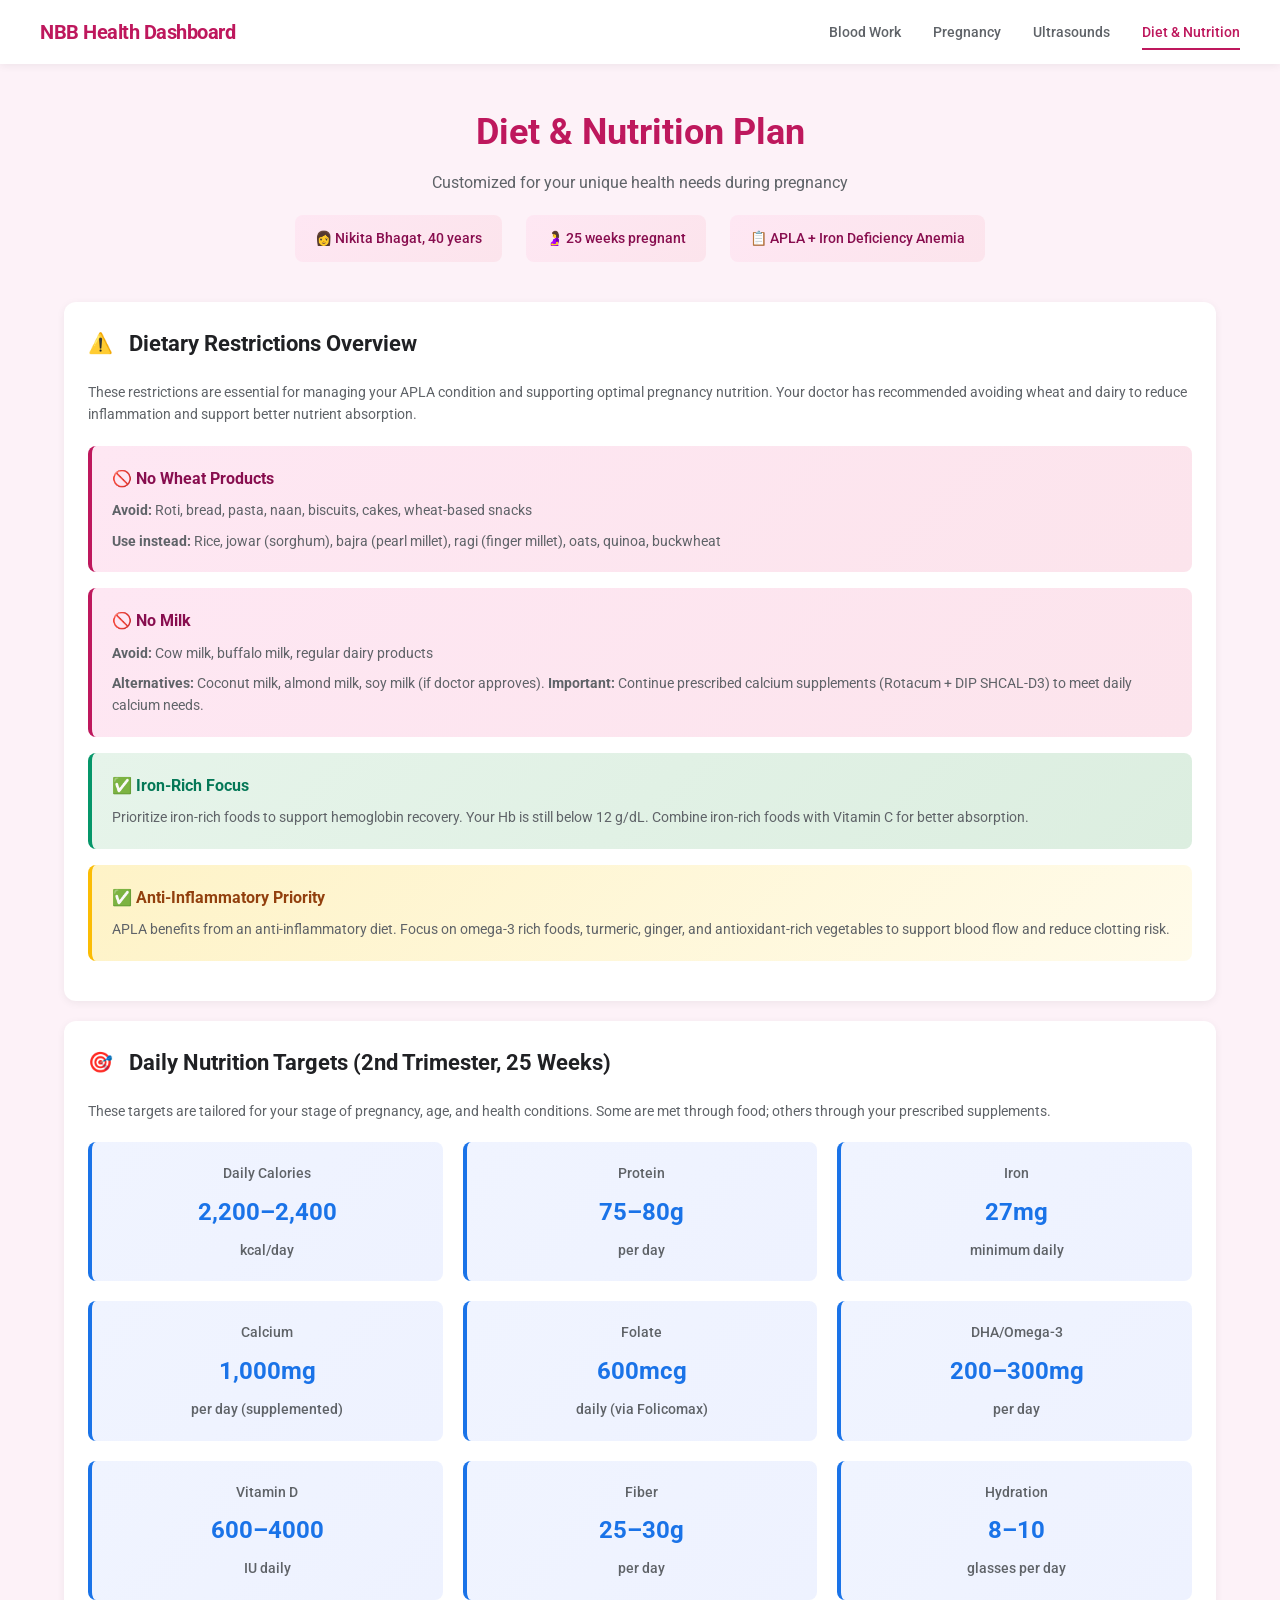
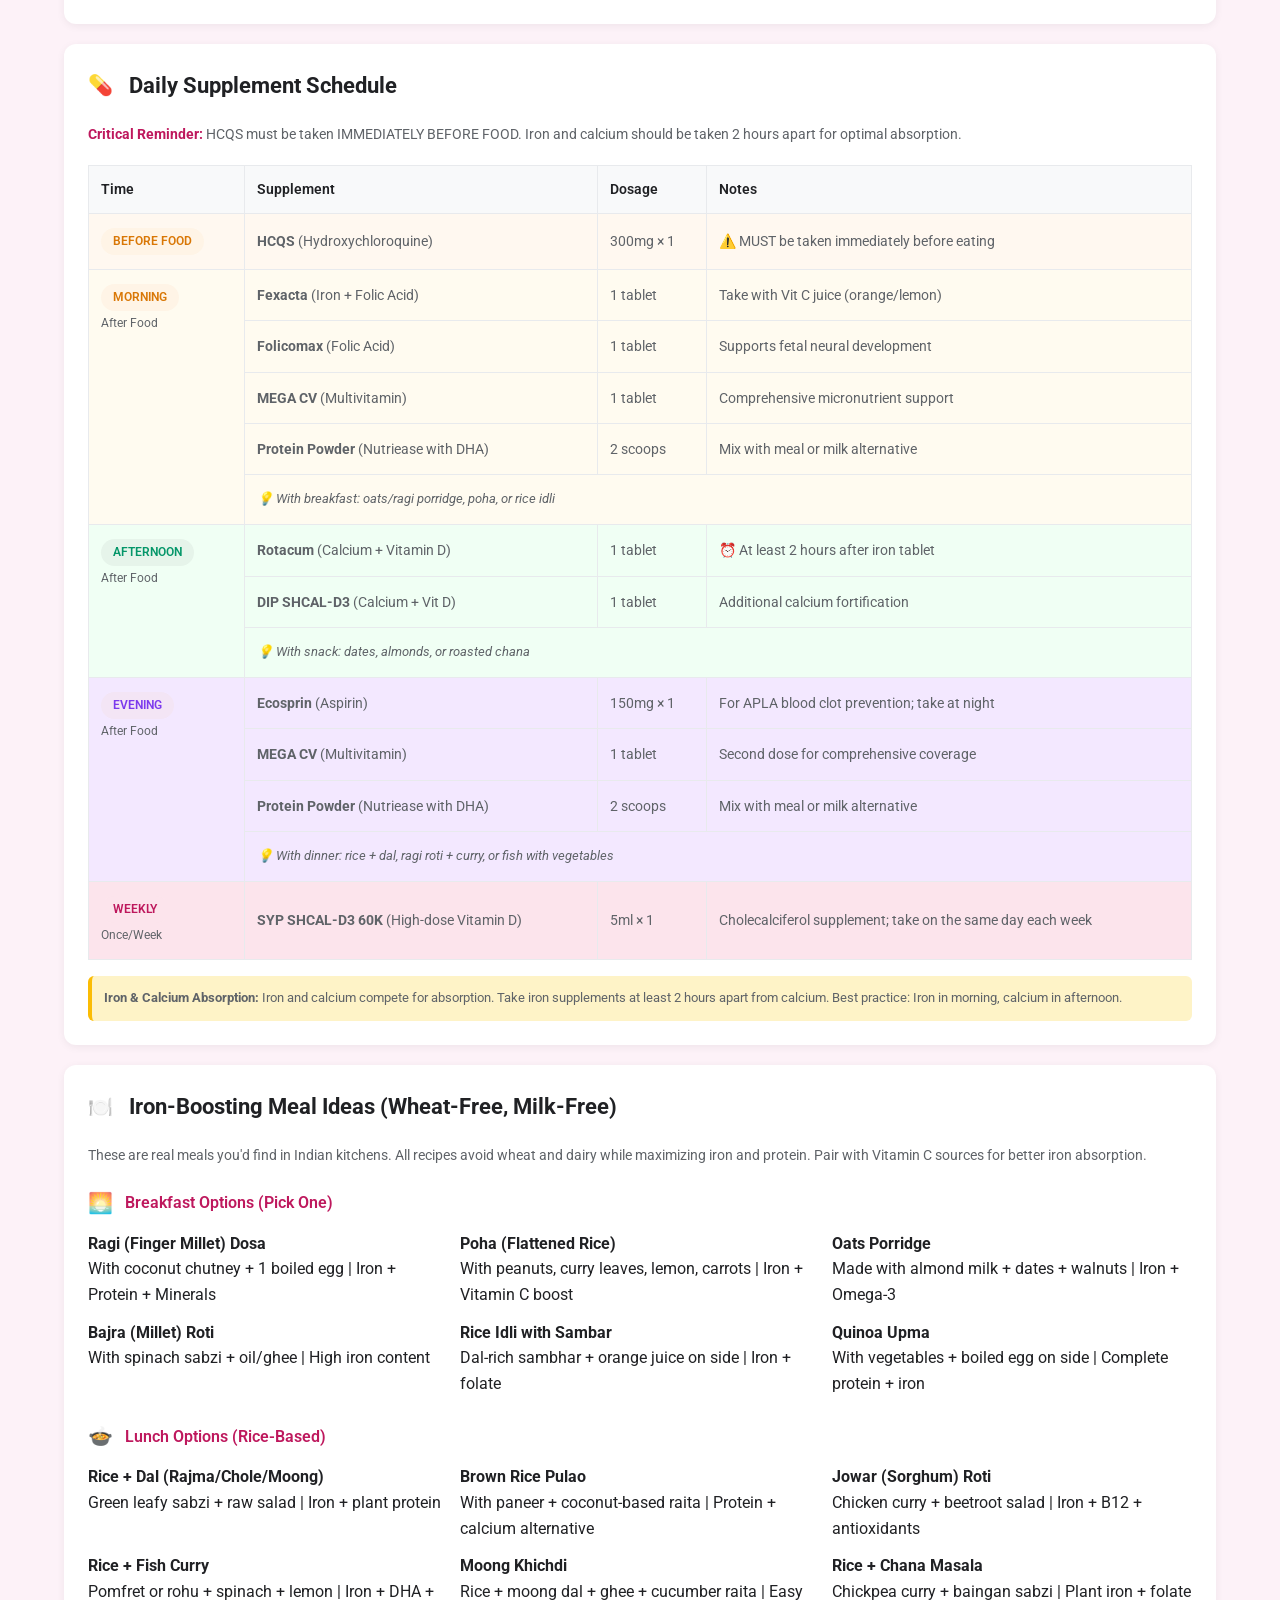
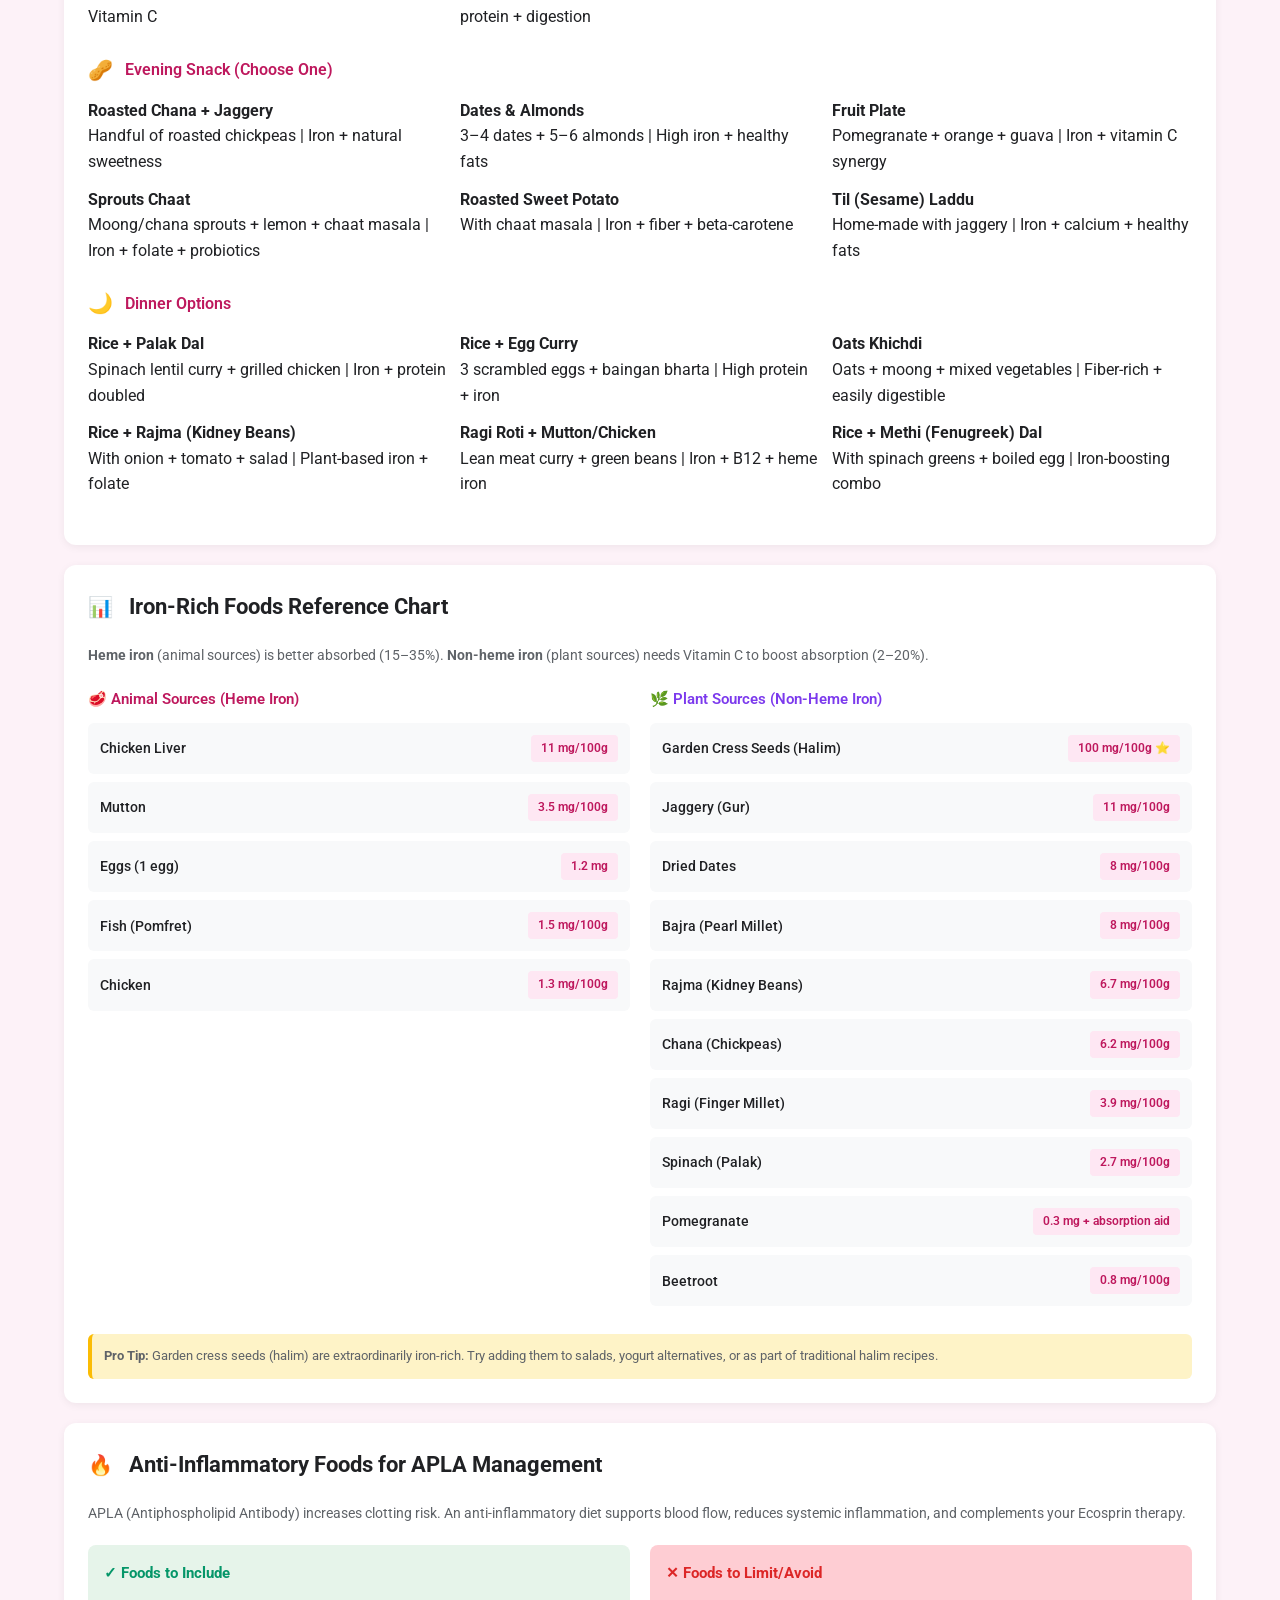
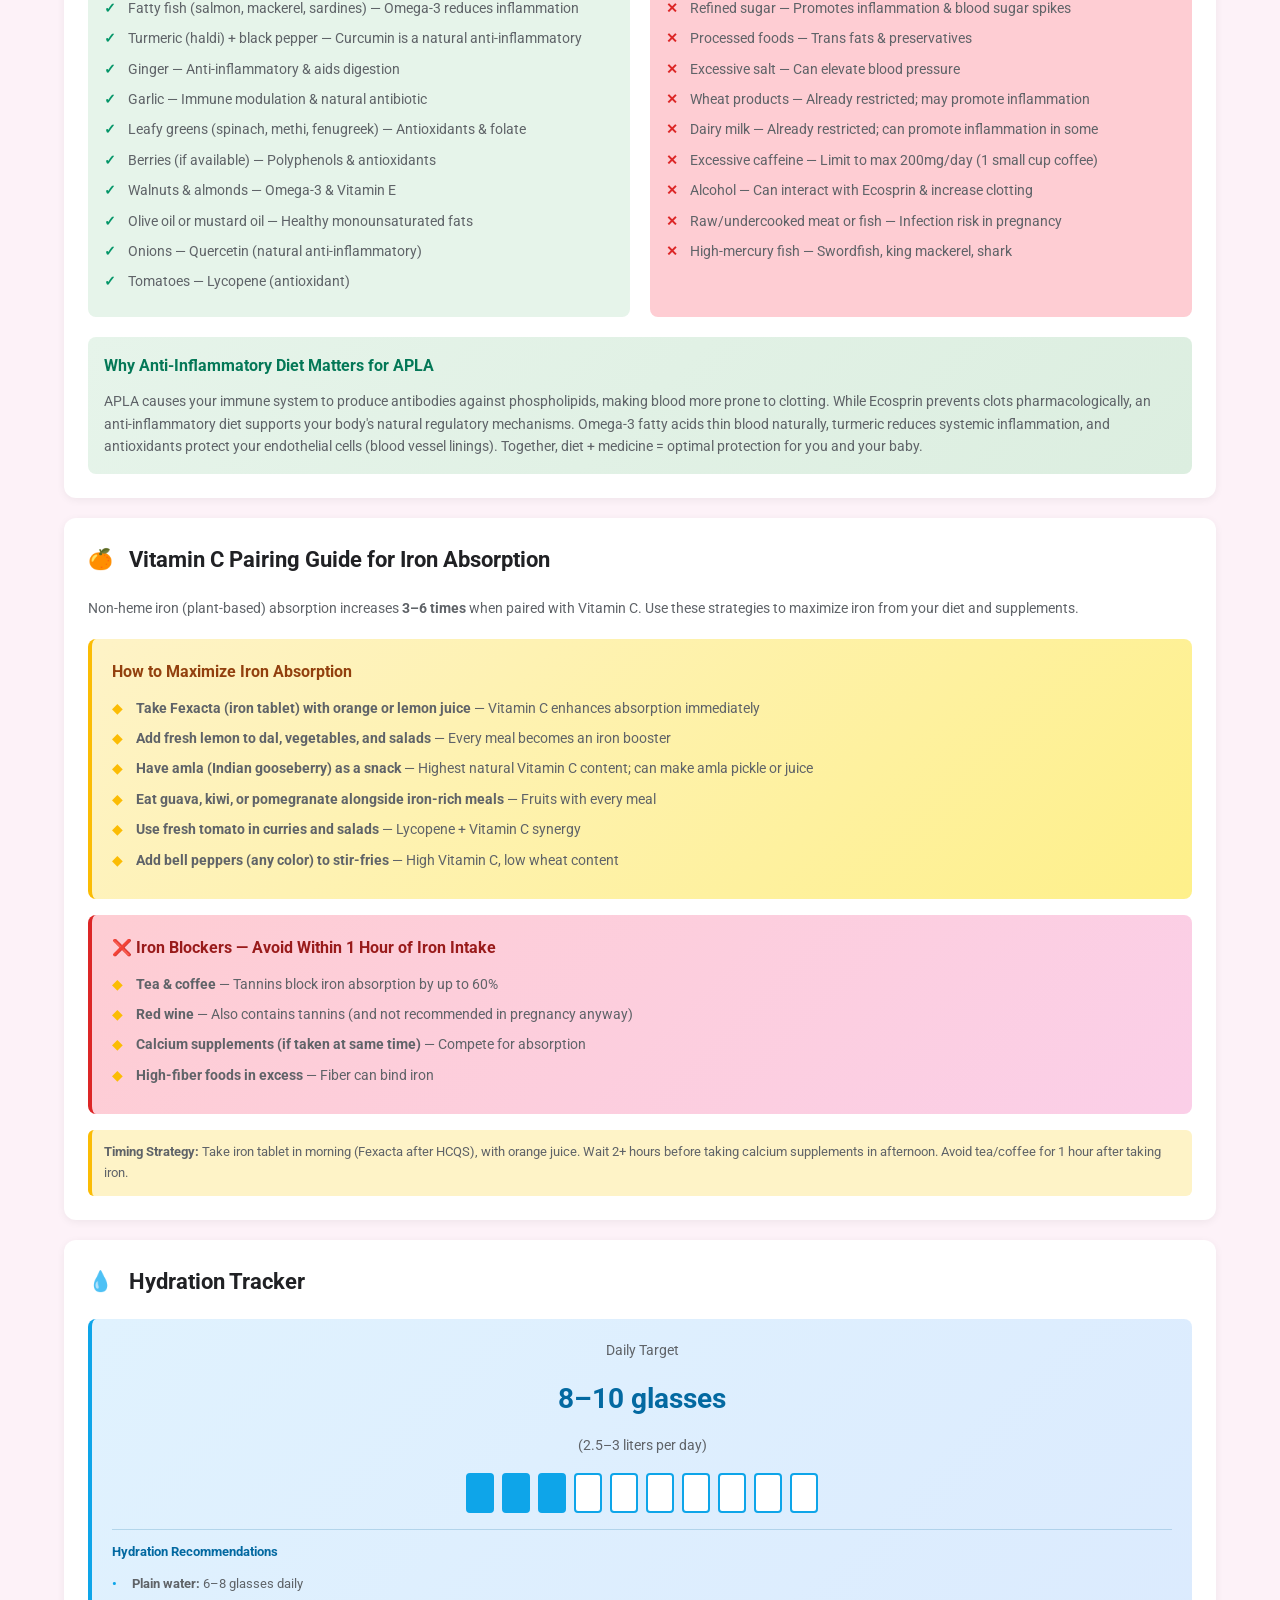
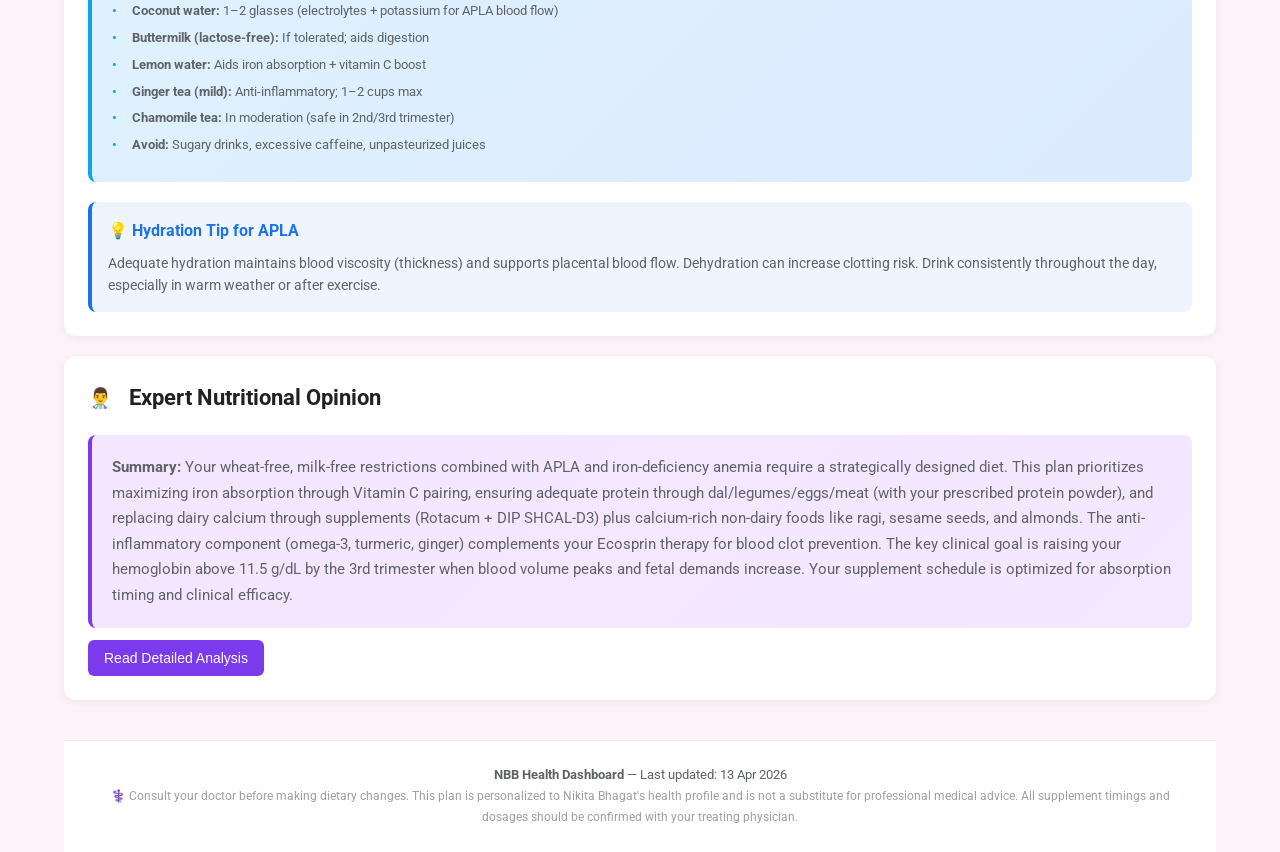
==== nutrition.html @ 215cce96 "Initial commit: NBB Health Dashboard - pregnancy tracking site" ====
<!DOCTYPE html>
<html lang="en">
<head>
    <meta charset="UTF-8">
    <meta name="viewport" content="width=device-width, initial-scale=1.0">
    <title>Diet & Nutrition - NBB Health Dashboard</title>
    <link href="https://fonts.googleapis.com/css2?family=Roboto:wght@300;400;500;700&family=Roboto+Mono:wght@400;500&display=swap" rel="stylesheet">
    <style>
        * {
            margin: 0;
            padding: 0;
            box-sizing: border-box;
        }

        body {
            font-family: 'Roboto', sans-serif;
            background-color: #FDF2F8;
            color: #202124;
            line-height: 1.6;
        }

        /* Navigation */
        nav {
            background-color: white;
            box-shadow: 0 2px 8px rgba(0, 0, 0, 0.06);
            padding: 0 24px;
            position: sticky;
            top: 0;
            z-index: 100;
        }

        nav .container {
            max-width: 1200px;
            margin: 0 auto;
            display: flex;
            align-items: center;
            justify-content: space-between;
            padding: 16px 0;
        }

        .nav-title {
            font-size: 20px;
            font-weight: 700;
            color: #BE185D;
            letter-spacing: -0.5px;
        }

        nav ul {
            list-style: none;
            display: flex;
            gap: 32px;
        }

        nav a {
            text-decoration: none;
            color: #5F6368;
            font-size: 14px;
            font-weight: 500;
            transition: color 0.2s;
            padding: 8px 0;
            border-bottom: 2px solid transparent;
        }

        nav a:hover {
            color: #BE185D;
        }

        nav a.active {
            color: #BE185D;
            border-bottom-color: #BE185D;
        }

        /* Main Container */
        .container {
            max-width: 1200px;
            margin: 0 auto;
            padding: 0 24px;
        }

        /* Header */
        .header {
            padding: 40px 24px;
            text-align: center;
        }

        .header h1 {
            font-size: 36px;
            font-weight: 700;
            color: #BE185D;
            margin-bottom: 8px;
        }

        .header p {
            font-size: 16px;
            color: #5F6368;
        }

        .patient-info {
            display: flex;
            justify-content: center;
            gap: 24px;
            margin-top: 20px;
            flex-wrap: wrap;
        }

        .info-badge {
            background: linear-gradient(135deg, #FEE7F3 0%, #FCE4EC 100%);
            padding: 12px 20px;
            border-radius: 8px;
            font-size: 14px;
            font-weight: 500;
            color: #880E4F;
        }

        /* Cards */
        .card {
            background: white;
            border-radius: 12px;
            padding: 24px;
            margin-bottom: 20px;
            box-shadow: 0 2px 8px rgba(0, 0, 0, 0.06);
            transition: box-shadow 0.2s;
        }

        .card:hover {
            box-shadow: 0 4px 12px rgba(0, 0, 0, 0.08);
        }

        .card h2 {
            font-size: 22px;
            font-weight: 700;
            color: #202124;
            margin-bottom: 20px;
            display: flex;
            align-items: center;
            gap: 12px;
        }

        .card h3 {
            font-size: 16px;
            font-weight: 600;
            color: #BE185D;
            margin-top: 20px;
            margin-bottom: 12px;
        }

        /* Grid Layouts */
        .grid-2 {
            display: grid;
            grid-template-columns: 1fr 1fr;
            gap: 20px;
        }

        .grid-3 {
            display: grid;
            grid-template-columns: repeat(3, 1fr);
            gap: 20px;
        }

        /* Restriction Cards */
        .restriction-card {
            background: linear-gradient(135deg, #FEE7F3 0%, #FCE4EC 100%);
            border-left: 4px solid #BE185D;
            padding: 20px;
            border-radius: 8px;
            margin-bottom: 16px;
        }

        .restriction-card h4 {
            font-size: 16px;
            font-weight: 700;
            color: #880E4F;
            margin-bottom: 8px;
        }

        .restriction-card p {
            font-size: 14px;
            color: #5F6368;
            line-height: 1.6;
        }

        /* Nutrition Target Cards */
        .target-card {
            background: linear-gradient(135deg, #F0F4FF 0%, #EEF2FF 100%);
            border-left: 4px solid #1A73E8;
            padding: 20px;
            border-radius: 8px;
            text-align: center;
        }

        .target-card .value {
            font-size: 24px;
            font-weight: 700;
            color: #1A73E8;
            margin: 8px 0;
        }

        .target-card .label {
            font-size: 14px;
            color: #5F6368;
            font-weight: 500;
        }

        /* Supplement Schedule */
        .schedule-table {
            width: 100%;
            border-collapse: collapse;
            margin-top: 16px;
        }

        .schedule-table th {
            background: #F8F9FA;
            border: 1px solid #E8EAED;
            padding: 12px;
            text-align: left;
            font-weight: 600;
            color: #202124;
            font-size: 14px;
        }

        .schedule-table td {
            border: 1px solid #E8EAED;
            padding: 14px 12px;
            font-size: 14px;
            color: #5F6368;
        }

        .schedule-table tr:hover {
            background-color: #FDF2F8;
        }

        .time-badge {
            display: inline-block;
            background: #E8F0FE;
            color: #1A73E8;
            padding: 4px 12px;
            border-radius: 16px;
            font-size: 12px;
            font-weight: 600;
        }

        .time-badge.morning {
            background: #FFF4E6;
            color: #D97706;
        }

        .time-badge.afternoon {
            background: #E6F4EA;
            color: #059669;
        }

        .time-badge.evening {
            background: #F3E5F5;
            color: #7C3AED;
        }

        .time-badge.weekly {
            background: #FCE4EC;
            color: #BE185D;
        }

        /* Meal Ideas */
        .meal-category {
            margin-bottom: 24px;
        }

        .meal-category h4 {
            font-size: 16px;
            font-weight: 600;
            color: #BE185D;
            margin-bottom: 12px;
            display: flex;
            align-items: center;
            gap: 8px;
        }

        .meal-list {
            list-style: none;
            display: grid;
            grid-template-columns: repeat(auto-fit, minmax(280px, 1fr));
            gap: 12px;
        }

        .meal-item {
            background: #F8F9FA;
            padding: 16px;
            border-radius: 8px;
            border-left: 3px solid #7C3AED;
            font-size: 14px;
            color: #5F6368;
        }

        .meal-item strong {
            color: #202124;
            display: block;
            margin-bottom: 4px;
        }

        /* Iron Rich Foods Chart */
        .food-chart {
            display: grid;
            grid-template-columns: 1fr 1fr;
            gap: 20px;
            margin-top: 16px;
        }

        .food-section h4 {
            font-size: 15px;
            font-weight: 600;
            color: #202124;
            margin-bottom: 12px;
        }

        .food-item {
            display: flex;
            justify-content: space-between;
            align-items: center;
            padding: 12px;
            background: #F8F9FA;
            border-radius: 6px;
            margin-bottom: 8px;
            font-size: 14px;
        }

        .food-name {
            color: #202124;
            font-weight: 500;
        }

        .iron-content {
            color: #BE185D;
            font-weight: 600;
            background: #FEE7F3;
            padding: 4px 10px;
            border-radius: 4px;
            font-size: 12px;
        }

        /* Anti-inflammatory Section */
        .include-exclude {
            display: grid;
            grid-template-columns: 1fr 1fr;
            gap: 20px;
            margin-top: 16px;
        }

        .include-list, .exclude-list {
            padding: 16px;
            border-radius: 8px;
        }

        .include-list {
            background: #E6F4EA;
        }

        .exclude-list {
            background: #FECDD3;
        }

        .include-list h4, .exclude-list h4 {
            margin-bottom: 12px;
            font-size: 15px;
        }

        .include-list h4 {
            color: #059669;
        }

        .exclude-list h4 {
            color: #DC2626;
        }

        .include-list ul, .exclude-list ul {
            list-style: none;
            padding-left: 0;
        }

        .include-list li, .exclude-list li {
            font-size: 14px;
            margin-bottom: 8px;
            color: #5F6368;
            padding-left: 24px;
            position: relative;
        }

        .include-list li:before {
            content: "✓";
            position: absolute;
            left: 0;
            color: #059669;
            font-weight: bold;
        }

        .exclude-list li:before {
            content: "✕";
            position: absolute;
            left: 0;
            color: #DC2626;
            font-weight: bold;
        }

        /* Vitamin C Pairing */
        .pairing-box {
            background: linear-gradient(135deg, #FEF3C7 0%, #FEF08A 100%);
            border-left: 4px solid #FBBC04;
            padding: 20px;
            border-radius: 8px;
            margin-bottom: 16px;
        }

        .pairing-box h4 {
            color: #92400E;
            margin-bottom: 12px;
        }

        .pairing-box ul {
            list-style: none;
            padding-left: 0;
        }

        .pairing-box li {
            font-size: 14px;
            color: #5F6368;
            margin-bottom: 8px;
            padding-left: 24px;
            position: relative;
        }

        .pairing-box li:before {
            content: "◆";
            position: absolute;
            left: 0;
            color: #FBBC04;
        }

        /* Hydration Tracker */
        .hydration-tracker {
            background: linear-gradient(135deg, #E0F2FE 0%, #DBEAFE 100%);
            padding: 20px;
            border-radius: 8px;
            text-align: center;
            border-left: 4px solid #0EA5E9;
        }

        .hydration-tracker .target {
            font-size: 28px;
            font-weight: 700;
            color: #0369A1;
            margin: 12px 0;
        }

        .hydration-tracker .label {
            font-size: 14px;
            color: #5F6368;
            margin-bottom: 16px;
        }

        .water-glasses {
            display: flex;
            justify-content: center;
            gap: 8px;
            margin-bottom: 16px;
            flex-wrap: wrap;
        }

        .glass {
            width: 28px;
            height: 40px;
            border: 2px solid #0EA5E9;
            border-radius: 4px;
            background: white;
        }

        .glass.filled {
            background: #0EA5E9;
        }

        .hydration-tips {
            font-size: 13px;
            color: #5F6368;
            text-align: left;
            margin-top: 12px;
            padding-top: 12px;
            border-top: 1px solid rgba(3, 105, 161, 0.2);
        }

        .hydration-tips ul {
            list-style: none;
            padding-left: 0;
            margin-top: 8px;
        }

        .hydration-tips li {
            margin-bottom: 6px;
            padding-left: 20px;
            position: relative;
        }

        .hydration-tips li:before {
            content: "•";
            position: absolute;
            left: 0;
            color: #0EA5E9;
            font-weight: bold;
        }

        /* Expert Opinion */
        .expert-opinion {
            background: linear-gradient(135deg, #F5E6FF 0%, #F3E8FF 100%);
            border-left: 4px solid #7C3AED;
            padding: 20px;
            border-radius: 8px;
        }

        .expert-opinion.summary {
            font-size: 15px;
            color: #5F6368;
            line-height: 1.7;
        }

        .expert-opinion.detailed {
            margin-top: 16px;
            padding: 16px;
            background: white;
            border: 1px solid #E8EAED;
            border-radius: 8px;
            display: none;
        }

        .expert-opinion.detailed.show {
            display: block;
        }

        .expand-btn {
            background: #7C3AED;
            color: white;
            border: none;
            padding: 10px 16px;
            border-radius: 6px;
            cursor: pointer;
            font-size: 14px;
            font-weight: 500;
            margin-top: 12px;
            transition: background 0.2s;
        }

        .expand-btn:hover {
            background: #6D28D9;
        }

        .expert-opinion.detailed h5 {
            font-size: 14px;
            font-weight: 600;
            color: #BE185D;
            margin-top: 16px;
            margin-bottom: 8px;
        }

        .expert-opinion.detailed p {
            font-size: 14px;
            color: #5F6368;
            line-height: 1.6;
            margin-bottom: 12px;
        }

        /* Footer */
        footer {
            background: white;
            border-top: 1px solid #E8EAED;
            padding: 24px;
            margin-top: 40px;
            text-align: center;
            font-size: 13px;
            color: #5F6368;
        }

        /* Mobile Responsive */
        @media (max-width: 768px) {
            nav ul {
                gap: 16px;
            }

            nav a {
                font-size: 12px;
            }

            .header h1 {
                font-size: 28px;
            }

            .grid-2, .grid-3 {
                grid-template-columns: 1fr;
            }

            .include-exclude {
                grid-template-columns: 1fr;
            }

            .patient-info {
                flex-direction: column;
                gap: 12px;
            }

            .meal-list {
                grid-template-columns: 1fr;
            }

            .food-chart {
                grid-template-columns: 1fr;
            }

            .card {
                padding: 16px;
            }

            .water-glasses {
                gap: 6px;
            }

            .glass {
                width: 24px;
                height: 36px;
            }
        }

        /* Utilities */
        .emoji {
            font-size: 20px;
            margin-right: 4px;
        }

        .highlight {
            background: #FFFBEA;
            padding: 2px 6px;
            border-radius: 3px;
            font-weight: 500;
            color: #92400E;
        }

        .mt-20 {
            margin-top: 20px;
        }

        .note {
            background: #FEF3C7;
            border-left: 4px solid #FBBC04;
            padding: 12px;
            border-radius: 6px;
            font-size: 13px;
            color: #5F6368;
            margin-top: 16px;
        }
    </style>
</head>
<body>
    <!-- Navigation -->
    <nav>
        <div class="container">
            <div class="nav-title">NBB Health Dashboard</div>
            <ul>
                <li><a href="index.html">Blood Work</a></li>
                <li><a href="pregnancy.html">Pregnancy</a></li>
                <li><a href="ultrasound.html">Ultrasounds</a></li>
                <li><a href="nutrition.html" class="active">Diet & Nutrition</a></li>
            </ul>
        </div>
    </nav>

    <!-- Header -->
    <div class="header">
        <h1>Diet & Nutrition Plan</h1>
        <p>Customized for your unique health needs during pregnancy</p>
        <div class="patient-info">
            <div class="info-badge">👩 Nikita Bhagat, 40 years</div>
            <div class="info-badge">🤰 25 weeks pregnant</div>
            <div class="info-badge">📋 APLA + Iron Deficiency Anemia</div>
        </div>
    </div>

    <div class="container">
        <!-- 1. Dietary Restrictions Overview -->
        <div class="card">
            <h2><span class="emoji">⚠️</span>Dietary Restrictions Overview</h2>
            <p style="font-size: 14px; color: #5F6368; margin-bottom: 20px;">These restrictions are essential for managing your APLA condition and supporting optimal pregnancy nutrition. Your doctor has recommended avoiding wheat and dairy to reduce inflammation and support better nutrient absorption.</p>

            <div class="restriction-card">
                <h4>🚫 No Wheat Products</h4>
                <p><strong>Avoid:</strong> Roti, bread, pasta, naan, biscuits, cakes, wheat-based snacks</p>
                <p style="margin-top: 8px;"><strong>Use instead:</strong> Rice, jowar (sorghum), bajra (pearl millet), ragi (finger millet), oats, quinoa, buckwheat</p>
            </div>

            <div class="restriction-card">
                <h4>🚫 No Milk</h4>
                <p><strong>Avoid:</strong> Cow milk, buffalo milk, regular dairy products</p>
                <p style="margin-top: 8px;"><strong>Alternatives:</strong> Coconut milk, almond milk, soy milk (if doctor approves). <strong>Important:</strong> Continue prescribed calcium supplements (Rotacum + DIP SHCAL-D3) to meet daily calcium needs.</p>
            </div>

            <div class="restriction-card" style="background: linear-gradient(135deg, #E6F4EA 0%, #DCEEE0 100%); border-left-color: #059669;">
                <h4 style="color: #047857;">✅ Iron-Rich Focus</h4>
                <p>Prioritize iron-rich foods to support hemoglobin recovery. Your Hb is still below 12 g/dL. Combine iron-rich foods with Vitamin C for better absorption.</p>
            </div>

            <div class="restriction-card" style="background: linear-gradient(135deg, #FEF3C7 0%, #FFFBEA 100%); border-left-color: #FBBC04;">
                <h4 style="color: #92400E;">✅ Anti-Inflammatory Priority</h4>
                <p>APLA benefits from an anti-inflammatory diet. Focus on omega-3 rich foods, turmeric, ginger, and antioxidant-rich vegetables to support blood flow and reduce clotting risk.</p>
            </div>
        </div>

        <!-- 2. Daily Nutrition Targets -->
        <div class="card">
            <h2><span class="emoji">🎯</span>Daily Nutrition Targets (2nd Trimester, 25 Weeks)</h2>
            <p style="font-size: 14px; color: #5F6368; margin-bottom: 20px;">These targets are tailored for your stage of pregnancy, age, and health conditions. Some are met through food; others through your prescribed supplements.</p>

            <div class="grid-3">
                <div class="target-card">
                    <div class="label">Daily Calories</div>
                    <div class="value">2,200–2,400</div>
                    <div class="label">kcal/day</div>
                </div>
                <div class="target-card">
                    <div class="label">Protein</div>
                    <div class="value">75–80g</div>
                    <div class="label">per day</div>
                </div>
                <div class="target-card">
                    <div class="label">Iron</div>
                    <div class="value">27mg</div>
                    <div class="label">minimum daily</div>
                </div>
                <div class="target-card">
                    <div class="label">Calcium</div>
                    <div class="value">1,000mg</div>
                    <div class="label">per day (supplemented)</div>
                </div>
                <div class="target-card">
                    <div class="label">Folate</div>
                    <div class="value">600mcg</div>
                    <div class="label">daily (via Folicomax)</div>
                </div>
                <div class="target-card">
                    <div class="label">DHA/Omega-3</div>
                    <div class="value">200–300mg</div>
                    <div class="label">per day</div>
                </div>
                <div class="target-card">
                    <div class="label">Vitamin D</div>
                    <div class="value">600–4000</div>
                    <div class="label">IU daily</div>
                </div>
                <div class="target-card">
                    <div class="label">Fiber</div>
                    <div class="value">25–30g</div>
                    <div class="label">per day</div>
                </div>
                <div class="target-card">
                    <div class="label">Hydration</div>
                    <div class="value">8–10</div>
                    <div class="label">glasses per day</div>
                </div>
            </div>
        </div>

        <!-- 3. Supplement Schedule -->
        <div class="card">
            <h2><span class="emoji">💊</span>Daily Supplement Schedule</h2>
            <p style="font-size: 14px; color: #5F6368; margin-bottom: 20px;"><strong style="color: #BE185D;">Critical Reminder:</strong> HCQS must be taken IMMEDIATELY BEFORE FOOD. Iron and calcium should be taken 2 hours apart for optimal absorption.</p>

            <table class="schedule-table">
                <thead>
                    <tr>
                        <th>Time</th>
                        <th>Supplement</th>
                        <th>Dosage</th>
                        <th>Notes</th>
                    </tr>
                </thead>
                <tbody>
                    <tr style="background: #FFF8F0;">
                        <td><span class="time-badge morning">BEFORE FOOD</span></td>
                        <td><strong>HCQS</strong> (Hydroxychloroquine)</td>
                        <td>300mg × 1</td>
                        <td>⚠️ MUST be taken immediately before eating</td>
                    </tr>
                    <tr style="background: #FFFBF0;">
                        <td rowspan="5" style="vertical-align: top;"><span class="time-badge morning">MORNING</span><br><span style="font-size: 12px; color: #5F6368;">After Food</span></td>
                        <td><strong>Fexacta</strong> (Iron + Folic Acid)</td>
                        <td>1 tablet</td>
                        <td>Take with Vit C juice (orange/lemon)</td>
                    </tr>
                    <tr style="background: #FFFBF0;">
                        <td><strong>Folicomax</strong> (Folic Acid)</td>
                        <td>1 tablet</td>
                        <td>Supports fetal neural development</td>
                    </tr>
                    <tr style="background: #FFFBF0;">
                        <td><strong>MEGA CV</strong> (Multivitamin)</td>
                        <td>1 tablet</td>
                        <td>Comprehensive micronutrient support</td>
                    </tr>
                    <tr style="background: #FFFBF0;">
                        <td><strong>Protein Powder</strong> (Nutriease with DHA)</td>
                        <td>2 scoops</td>
                        <td>Mix with meal or milk alternative</td>
                    </tr>
                    <tr style="background: #FFFBF0;">
                        <td colspan="3" style="font-size: 13px; color: #5F6368; font-style: italic;">💡 With breakfast: oats/ragi porridge, poha, or rice idli</td>
                    </tr>
                    <tr style="background: #F0FFF4;">
                        <td rowspan="3" style="vertical-align: top;"><span class="time-badge afternoon">AFTERNOON</span><br><span style="font-size: 12px; color: #5F6368;">After Food</span></td>
                        <td><strong>Rotacum</strong> (Calcium + Vitamin D)</td>
                        <td>1 tablet</td>
                        <td>⏰ At least 2 hours after iron tablet</td>
                    </tr>
                    <tr style="background: #F0FFF4;">
                        <td><strong>DIP SHCAL-D3</strong> (Calcium + Vit D)</td>
                        <td>1 tablet</td>
                        <td>Additional calcium fortification</td>
                    </tr>
                    <tr style="background: #F0FFF4;">
                        <td colspan="3" style="font-size: 13px; color: #5F6368; font-style: italic;">💡 With snack: dates, almonds, or roasted chana</td>
                    </tr>
                    <tr style="background: #F3E8FF;">
                        <td rowspan="4" style="vertical-align: top;"><span class="time-badge evening">EVENING</span><br><span style="font-size: 12px; color: #5F6368;">After Food</span></td>
                        <td><strong>Ecosprin</strong> (Aspirin)</td>
                        <td>150mg × 1</td>
                        <td>For APLA blood clot prevention; take at night</td>
                    </tr>
                    <tr style="background: #F3E8FF;">
                        <td><strong>MEGA CV</strong> (Multivitamin)</td>
                        <td>1 tablet</td>
                        <td>Second dose for comprehensive coverage</td>
                    </tr>
                    <tr style="background: #F3E8FF;">
                        <td><strong>Protein Powder</strong> (Nutriease with DHA)</td>
                        <td>2 scoops</td>
                        <td>Mix with meal or milk alternative</td>
                    </tr>
                    <tr style="background: #F3E8FF;">
                        <td colspan="3" style="font-size: 13px; color: #5F6368; font-style: italic;">💡 With dinner: rice + dal, ragi roti + curry, or fish with vegetables</td>
                    </tr>
                    <tr style="background: #FCE4EC;">
                        <td><span class="time-badge weekly">WEEKLY</span><br><span style="font-size: 12px; color: #5F6368;">Once/Week</span></td>
                        <td><strong>SYP SHCAL-D3 60K</strong> (High-dose Vitamin D)</td>
                        <td>5ml × 1</td>
                        <td>Cholecalciferol supplement; take on the same day each week</td>
                    </tr>
                </tbody>
            </table>

            <div class="note">
                <strong>Iron & Calcium Absorption:</strong> Iron and calcium compete for absorption. Take iron supplements at least 2 hours apart from calcium. Best practice: Iron in morning, calcium in afternoon.
            </div>
        </div>

        <!-- 4. Iron-Boosting Meal Ideas -->
        <div class="card">
            <h2><span class="emoji">🍽️</span>Iron-Boosting Meal Ideas (Wheat-Free, Milk-Free)</h2>
            <p style="font-size: 14px; color: #5F6368; margin-bottom: 20px;">These are real meals you'd find in Indian kitchens. All recipes avoid wheat and dairy while maximizing iron and protein. Pair with Vitamin C sources for better iron absorption.</p>

            <div class="meal-category">
                <h4><span class="emoji">🌅</span>Breakfast Options (Pick One)</h4>
                <ul class="meal-list">
                    <li>
                        <strong>Ragi (Finger Millet) Dosa</strong>
                        <div>With coconut chutney + 1 boiled egg | Iron + Protein + Minerals</div>
                    </li>
                    <li>
                        <strong>Poha (Flattened Rice)</strong>
                        <div>With peanuts, curry leaves, lemon, carrots | Iron + Vitamin C boost</div>
                    </li>
                    <li>
                        <strong>Oats Porridge</strong>
                        <div>Made with almond milk + dates + walnuts | Iron + Omega-3</div>
                    </li>
                    <li>
                        <strong>Bajra (Millet) Roti</strong>
                        <div>With spinach sabzi + oil/ghee | High iron content</div>
                    </li>
                    <li>
                        <strong>Rice Idli with Sambar</strong>
                        <div>Dal-rich sambhar + orange juice on side | Iron + folate</div>
                    </li>
                    <li>
                        <strong>Quinoa Upma</strong>
                        <div>With vegetables + boiled egg on side | Complete protein + iron</div>
                    </li>
                </ul>
            </div>

            <div class="meal-category">
                <h4><span class="emoji">🍲</span>Lunch Options (Rice-Based)</h4>
                <ul class="meal-list">
                    <li>
                        <strong>Rice + Dal (Rajma/Chole/Moong)</strong>
                        <div>Green leafy sabzi + raw salad | Iron + plant protein</div>
                    </li>
                    <li>
                        <strong>Brown Rice Pulao</strong>
                        <div>With paneer + coconut-based raita | Protein + calcium alternative</div>
                    </li>
                    <li>
                        <strong>Jowar (Sorghum) Roti</strong>
                        <div>Chicken curry + beetroot salad | Iron + B12 + antioxidants</div>
                    </li>
                    <li>
                        <strong>Rice + Fish Curry</strong>
                        <div>Pomfret or rohu + spinach + lemon | Iron + DHA + Vitamin C</div>
                    </li>
                    <li>
                        <strong>Moong Khichdi</strong>
                        <div>Rice + moong dal + ghee + cucumber raita | Easy protein + digestion</div>
                    </li>
                    <li>
                        <strong>Rice + Chana Masala</strong>
                        <div>Chickpea curry + baingan sabzi | Plant iron + folate</div>
                    </li>
                </ul>
            </div>

            <div class="meal-category">
                <h4><span class="emoji">🥜</span>Evening Snack (Choose One)</h4>
                <ul class="meal-list">
                    <li>
                        <strong>Roasted Chana + Jaggery</strong>
                        <div>Handful of roasted chickpeas | Iron + natural sweetness</div>
                    </li>
                    <li>
                        <strong>Dates & Almonds</strong>
                        <div>3–4 dates + 5–6 almonds | High iron + healthy fats</div>
                    </li>
                    <li>
                        <strong>Fruit Plate</strong>
                        <div>Pomegranate + orange + guava | Iron + vitamin C synergy</div>
                    </li>
                    <li>
                        <strong>Sprouts Chaat</strong>
                        <div>Moong/chana sprouts + lemon + chaat masala | Iron + folate + probiotics</div>
                    </li>
                    <li>
                        <strong>Roasted Sweet Potato</strong>
                        <div>With chaat masala | Iron + fiber + beta-carotene</div>
                    </li>
                    <li>
                        <strong>Til (Sesame) Laddu</strong>
                        <div>Home-made with jaggery | Iron + calcium + healthy fats</div>
                    </li>
                </ul>
            </div>

            <div class="meal-category">
                <h4><span class="emoji">🌙</span>Dinner Options</h4>
                <ul class="meal-list">
                    <li>
                        <strong>Rice + Palak Dal</strong>
                        <div>Spinach lentil curry + grilled chicken | Iron + protein doubled</div>
                    </li>
                    <li>
                        <strong>Rice + Egg Curry</strong>
                        <div>3 scrambled eggs + baingan bharta | High protein + iron</div>
                    </li>
                    <li>
                        <strong>Oats Khichdi</strong>
                        <div>Oats + moong + mixed vegetables | Fiber-rich + easily digestible</div>
                    </li>
                    <li>
                        <strong>Rice + Rajma (Kidney Beans)</strong>
                        <div>With onion + tomato + salad | Plant-based iron + folate</div>
                    </li>
                    <li>
                        <strong>Ragi Roti + Mutton/Chicken</strong>
                        <div>Lean meat curry + green beans | Iron + B12 + heme iron</div>
                    </li>
                    <li>
                        <strong>Rice + Methi (Fenugreek) Dal</strong>
                        <div>With spinach greens + boiled egg | Iron-boosting combo</div>
                    </li>
                </ul>
            </div>
        </div>

        <!-- 5. Iron-Rich Foods Chart -->
        <div class="card">
            <h2><span class="emoji">📊</span>Iron-Rich Foods Reference Chart</h2>
            <p style="font-size: 14px; color: #5F6368; margin-bottom: 20px;"><strong>Heme iron</strong> (animal sources) is better absorbed (15–35%). <strong>Non-heme iron</strong> (plant sources) needs Vitamin C to boost absorption (2–20%).</p>

            <div class="food-chart">
                <div class="food-section">
                    <h4 style="color: #BE185D;">🥩 Animal Sources (Heme Iron)</h4>
                    <div class="food-item">
                        <span class="food-name">Chicken Liver</span>
                        <span class="iron-content">11 mg/100g</span>
                    </div>
                    <div class="food-item">
                        <span class="food-name">Mutton</span>
                        <span class="iron-content">3.5 mg/100g</span>
                    </div>
                    <div class="food-item">
                        <span class="food-name">Eggs (1 egg)</span>
                        <span class="iron-content">1.2 mg</span>
                    </div>
                    <div class="food-item">
                        <span class="food-name">Fish (Pomfret)</span>
                        <span class="iron-content">1.5 mg/100g</span>
                    </div>
                    <div class="food-item">
                        <span class="food-name">Chicken</span>
                        <span class="iron-content">1.3 mg/100g</span>
                    </div>
                </div>

                <div class="food-section">
                    <h4 style="color: #7C3AED;">🌿 Plant Sources (Non-Heme Iron)</h4>
                    <div class="food-item">
                        <span class="food-name">Garden Cress Seeds (Halim)</span>
                        <span class="iron-content">100 mg/100g ⭐</span>
                    </div>
                    <div class="food-item">
                        <span class="food-name">Jaggery (Gur)</span>
                        <span class="iron-content">11 mg/100g</span>
                    </div>
                    <div class="food-item">
                        <span class="food-name">Dried Dates</span>
                        <span class="iron-content">8 mg/100g</span>
                    </div>
                    <div class="food-item">
                        <span class="food-name">Bajra (Pearl Millet)</span>
                        <span class="iron-content">8 mg/100g</span>
                    </div>
                    <div class="food-item">
                        <span class="food-name">Rajma (Kidney Beans)</span>
                        <span class="iron-content">6.7 mg/100g</span>
                    </div>
                    <div class="food-item">
                        <span class="food-name">Chana (Chickpeas)</span>
                        <span class="iron-content">6.2 mg/100g</span>
                    </div>
                    <div class="food-item">
                        <span class="food-name">Ragi (Finger Millet)</span>
                        <span class="iron-content">3.9 mg/100g</span>
                    </div>
                    <div class="food-item">
                        <span class="food-name">Spinach (Palak)</span>
                        <span class="iron-content">2.7 mg/100g</span>
                    </div>
                    <div class="food-item">
                        <span class="food-name">Pomegranate</span>
                        <span class="iron-content">0.3 mg + absorption aid</span>
                    </div>
                    <div class="food-item">
                        <span class="food-name">Beetroot</span>
                        <span class="iron-content">0.8 mg/100g</span>
                    </div>
                </div>
            </div>

            <div class="note" style="margin-top: 20px;">
                <strong>Pro Tip:</strong> Garden cress seeds (halim) are extraordinarily iron-rich. Try adding them to salads, yogurt alternatives, or as part of traditional halim recipes.
            </div>
        </div>

        <!-- 6. Anti-Inflammatory Foods for APLA -->
        <div class="card">
            <h2><span class="emoji">🔥</span>Anti-Inflammatory Foods for APLA Management</h2>
            <p style="font-size: 14px; color: #5F6368; margin-bottom: 20px;">APLA (Antiphospholipid Antibody) increases clotting risk. An anti-inflammatory diet supports blood flow, reduces systemic inflammation, and complements your Ecosprin therapy.</p>

            <div class="include-exclude">
                <div class="include-list">
                    <h4>✓ Foods to Include</h4>
                    <ul>
                        <li>Fatty fish (salmon, mackerel, sardines) — Omega-3 reduces inflammation</li>
                        <li>Turmeric (haldi) + black pepper — Curcumin is a natural anti-inflammatory</li>
                        <li>Ginger — Anti-inflammatory & aids digestion</li>
                        <li>Garlic — Immune modulation & natural antibiotic</li>
                        <li>Leafy greens (spinach, methi, fenugreek) — Antioxidants & folate</li>
                        <li>Berries (if available) — Polyphenols & antioxidants</li>
                        <li>Walnuts & almonds — Omega-3 & Vitamin E</li>
                        <li>Olive oil or mustard oil — Healthy monounsaturated fats</li>
                        <li>Onions — Quercetin (natural anti-inflammatory)</li>
                        <li>Tomatoes — Lycopene (antioxidant)</li>
                    </ul>
                </div>

                <div class="exclude-list">
                    <h4>✕ Foods to Limit/Avoid</h4>
                    <ul>
                        <li>Refined sugar — Promotes inflammation & blood sugar spikes</li>
                        <li>Processed foods — Trans fats & preservatives</li>
                        <li>Excessive salt — Can elevate blood pressure</li>
                        <li>Wheat products — Already restricted; may promote inflammation</li>
                        <li>Dairy milk — Already restricted; can promote inflammation in some</li>
                        <li>Excessive caffeine — Limit to max 200mg/day (1 small cup coffee)</li>
                        <li>Alcohol — Can interact with Ecosprin & increase clotting</li>
                        <li>Raw/undercooked meat or fish — Infection risk in pregnancy</li>
                        <li>High-mercury fish — Swordfish, king mackerel, shark</li>
                    </ul>
                </div>
            </div>

            <div style="background: linear-gradient(135deg, #E6F4EA 0%, #DCEEE0 100%); padding: 16px; border-radius: 8px; margin-top: 20px;">
                <h4 style="color: #047857; margin-bottom: 12px;">Why Anti-Inflammatory Diet Matters for APLA</h4>
                <p style="font-size: 14px; color: #5F6368; line-height: 1.6;">
                    APLA causes your immune system to produce antibodies against phospholipids, making blood more prone to clotting. While Ecosprin prevents clots pharmacologically, an anti-inflammatory diet supports your body's natural regulatory mechanisms. Omega-3 fatty acids thin blood naturally, turmeric reduces systemic inflammation, and antioxidants protect your endothelial cells (blood vessel linings). Together, diet + medicine = optimal protection for you and your baby.
                </p>
            </div>
        </div>

        <!-- 7. Vitamin C Pairing Guide -->
        <div class="card">
            <h2><span class="emoji">🍊</span>Vitamin C Pairing Guide for Iron Absorption</h2>
            <p style="font-size: 14px; color: #5F6368; margin-bottom: 20px;">Non-heme iron (plant-based) absorption increases <strong>3–6 times</strong> when paired with Vitamin C. Use these strategies to maximize iron from your diet and supplements.</p>

            <div class="pairing-box">
                <h4>How to Maximize Iron Absorption</h4>
                <ul>
                    <li><strong>Take Fexacta (iron tablet) with orange or lemon juice</strong> — Vitamin C enhances absorption immediately</li>
                    <li><strong>Add fresh lemon to dal, vegetables, and salads</strong> — Every meal becomes an iron booster</li>
                    <li><strong>Have amla (Indian gooseberry) as a snack</strong> — Highest natural Vitamin C content; can make amla pickle or juice</li>
                    <li><strong>Eat guava, kiwi, or pomegranate alongside iron-rich meals</strong> — Fruits with every meal</li>
                    <li><strong>Use fresh tomato in curries and salads</strong> — Lycopene + Vitamin C synergy</li>
                    <li><strong>Add bell peppers (any color) to stir-fries</strong> — High Vitamin C, low wheat content</li>
                </ul>
            </div>

            <div class="pairing-box" style="background: linear-gradient(135deg, #FECDD3 0%, #FBCFE8 100%); border-left-color: #DC2626;">
                <h4 style="color: #991B1B;">❌ Iron Blockers — Avoid Within 1 Hour of Iron Intake</h4>
                <ul>
                    <li><strong>Tea & coffee</strong> — Tannins block iron absorption by up to 60%</li>
                    <li><strong>Red wine</strong> — Also contains tannins (and not recommended in pregnancy anyway)</li>
                    <li><strong>Calcium supplements (if taken at same time)</strong> — Compete for absorption</li>
                    <li><strong>High-fiber foods in excess</strong> — Fiber can bind iron</li>
                </ul>
            </div>

            <div class="note">
                <strong>Timing Strategy:</strong> Take iron tablet in morning (Fexacta after HCQS), with orange juice. Wait 2+ hours before taking calcium supplements in afternoon. Avoid tea/coffee for 1 hour after taking iron.
            </div>
        </div>

        <!-- 8. Hydration Tracker -->
        <div class="card">
            <h2><span class="emoji">💧</span>Hydration Tracker</h2>

            <div class="hydration-tracker">
                <div class="label">Daily Target</div>
                <div class="target">8–10 glasses</div>
                <div class="label">(2.5–3 liters per day)</div>

                <div class="water-glasses">
                    <div class="glass filled"></div>
                    <div class="glass filled"></div>
                    <div class="glass filled"></div>
                    <div class="glass"></div>
                    <div class="glass"></div>
                    <div class="glass"></div>
                    <div class="glass"></div>
                    <div class="glass"></div>
                    <div class="glass"></div>
                    <div class="glass"></div>
                </div>

                <div class="hydration-tips">
                    <h4 style="color: #0369A1; margin-bottom: 12px;">Hydration Recommendations</h4>
                    <ul>
                        <li><strong>Plain water:</strong> 6–8 glasses daily</li>
                        <li><strong>Coconut water:</strong> 1–2 glasses (electrolytes + potassium for APLA blood flow)</li>
                        <li><strong>Buttermilk (lactose-free):</strong> If tolerated; aids digestion</li>
                        <li><strong>Lemon water:</strong> Aids iron absorption + vitamin C boost</li>
                        <li><strong>Ginger tea (mild):</strong> Anti-inflammatory; 1–2 cups max</li>
                        <li><strong>Chamomile tea:</strong> In moderation (safe in 2nd/3rd trimester)</li>
                        <li><strong>Avoid:</strong> Sugary drinks, excessive caffeine, unpasteurized juices</li>
                    </ul>
                </div>
            </div>

            <div style="background: #F0F4FF; padding: 16px; border-radius: 8px; margin-top: 20px; border-left: 4px solid #1A73E8;">
                <h4 style="color: #1A73E8; margin-bottom: 8px;">💡 Hydration Tip for APLA</h4>
                <p style="font-size: 14px; color: #5F6368;">Adequate hydration maintains blood viscosity (thickness) and supports placental blood flow. Dehydration can increase clotting risk. Drink consistently throughout the day, especially in warm weather or after exercise.</p>
            </div>
        </div>

        <!-- 9. Expert Opinion -->
        <div class="card">
            <h2><span class="emoji">👨‍⚕️</span>Expert Nutritional Opinion</h2>

            <div class="expert-opinion summary">
                <p>
                    <strong>Summary:</strong> Your wheat-free, milk-free restrictions combined with APLA and iron-deficiency anemia require a strategically designed diet. This plan prioritizes maximizing iron absorption through Vitamin C pairing, ensuring adequate protein through dal/legumes/eggs/meat (with your prescribed protein powder), and replacing dairy calcium through supplements (Rotacum + DIP SHCAL-D3) plus calcium-rich non-dairy foods like ragi, sesame seeds, and almonds. The anti-inflammatory component (omega-3, turmeric, ginger) complements your Ecosprin therapy for blood clot prevention. The key clinical goal is raising your hemoglobin above 11.5 g/dL by the 3rd trimester when blood volume peaks and fetal demands increase. Your supplement schedule is optimized for absorption timing and clinical efficacy.
                </p>
            </div>

            <button class="expand-btn" onclick="toggleExpertDetails()">Read Detailed Analysis</button>

            <div class="expert-opinion detailed" id="expertDetails">
                <h5>Nutritional Analysis by Condition</h5>
                <p>
                    <strong>Iron-Deficiency Anemia (Hb 10.2 g/dL):</strong> Your hemoglobin is significantly below the pregnancy target of 12+ g/dL. This affects oxygen delivery to your placenta and fetus. We've designed every meal to include iron-rich foods paired with Vitamin C. Your Fexacta supplement (iron + folate) addresses this directly, but dietary iron (especially heme iron from eggs and meat) provides additional absorption pathways. Timing iron intake away from calcium is critical—they compete for absorption in the GI tract.
                </p>
                <p>
                    <strong>APLA (Antiphospholipid Antibodies):</strong> Your immune system produces antibodies that attack phospholipids in cell membranes, increasing thrombotic risk. Ecosprin 150mg provides anticoagulation pharmacologically, but diet plays a supporting role. Omega-3 fatty acids (from fish and walnuts) naturally thin blood. Turmeric and ginger are evidence-backed anti-inflammatories. Adequate hydration maintains blood flow. This multi-pronged approach is why you're on both medication and dietary modifications—redundancy provides safety.
                </p>
                <p>
                    <strong>Wheat Restriction:</strong> Your doctor's wheat restriction likely addresses either gluten sensitivity (which elevates inflammation markers) or a need to reduce overall inflammation. Wheat-free alternatives (ragi, bajra, jowar, quinoa, oats) provide equal or superior micronutrient profiles. Ragi is particularly valuable—it's iron-rich (3.9 mg/100g), calcium-rich (344 mg/100g), and anti-inflammatory. Make ragi a staple.
                </p>
                <p>
                    <strong>Dairy Restriction:</strong> Milk avoidance is unusual in Indian pregnancy diets but may reflect lactose sensitivity, casein allergy, or inflammation management. Your calcium needs (1,000 mg/day) are met through: (1) Rotacum supplement (500mg calcium), (2) DIP SHCAL-D3 supplement (additional calcium), (3) Dietary sources: ragi, sesame seeds, almonds, fortified plant milks. Your supplement regimen is robust; don't rely solely on food for calcium.
                </p>
                <p>
                    <strong>Advanced Maternal Age (40 years):</strong> At 40, you have higher nutritional needs and slightly elevated risk of gestational complications. Your protein needs are 75–80g/day (vs. 71g for younger women). The prescribed Nutriease Protein Powder (2 scoops twice daily = 40g protein) covers about half; the rest comes from food (eggs, chicken, dal, fish). DHA supplementation via the protein powder is critical for fetal brain and eye development, especially at your age.
                </p>

                <h5>Why This Supplement Schedule Works</h5>
                <p>
                    <strong>HCQS immediately before food:</strong> Hydroxychloroquine is an antimalarial used off-label for APLA. Taking it immediately before food ensures optimal stomach pH for absorption. Taking it with food ensures it doesn't cause GI upset.
                </p>
                <p>
                    <strong>Morning iron + afternoon calcium:</strong> Iron and calcium both use divalent cation transporters. When taken 2+ hours apart, they don't compete. Taking iron in morning with Vitamin C (orange juice) maximizes absorption. Calcium in afternoon avoids interference.
                </p>
                <p>
                    <strong>MEGA CV twice daily:</strong> Multivitamins are spread across meals to improve overall micronutrient absorption and reduce GI burden.
                </p>
                <p>
                    <strong>Protein powder with meals:</strong> Taken with food, it's better tolerated and the protein is used more efficiently (whole-food amino acid matrix). DHA is fat-soluble; taking it with food ensures absorption.
                </p>
                <p>
                    <strong>Ecosprin at night:</strong> Aspirin is often dosed once daily in evening to align with circadian clotting risk (which peaks overnight). It's relatively gentle on empty stomachs.
                </p>

                <h5>Third Trimester Adjustments Needed</h5>
                <p>
                    <strong>Around week 30:</strong> Blood volume increases by 40% in pregnancy; most happens in trimester 3. Your hemoglobin will dilute further (physiologic anemia is normal). Ensure iron intake stays high. Your doctor may increase Fexacta dose or add intravenous iron if Hb drops below 10.
                </p>
                <p>
                    <strong>Around week 35:</strong> Fetal calcium demands peak. Ensure Rotacum + DIP SHCAL-D3 compliance is perfect. DHA needs stay constant (200–300 mg/day).
                </p>
                <p>
                    <strong>Folate stays high:</strong> Folicomax (folic acid supplement) is critical up to delivery and during breastfeeding.
                </p>

                <h5>Pre-Delivery Nutrition Prep (Weeks 35–40)</h5>
                <p>
                    Maintain all supplements as prescribed. Increase calorie intake slightly if weight gain has been slow (target 10–12kg total for your BMI). Ensure high iron intake in last 4 weeks to prepare your blood volume for delivery blood loss. Continue anti-inflammatory diet to support Ecosprin's efficacy.
                </p>

                <h5>Postpartum Diet Planning (After Delivery)</h5>
                <p>
                    <strong>First 6 weeks (recovery):</strong> Continue all supplements. Add extra protein (chicken, eggs, fish) for tissue repair and milk supply. Iron supplementation remains critical postpartum to replenish blood loss. Wheat may be reintroduced if there's no clinical indication to restrict long-term. Dairy can be reintroduced if tolerated (consider lactose-free options first). Continue anti-inflammatory foods.
                </p>
                <p>
                    <strong>Breastfeeding (if planned):</strong> Protein needs increase to 1.3g/kg (vs. pregnancy's 1.1g/kg). Calorie needs rise by 500 kcal/day. DHA supplementation continues (transfers to breastmilk). Iron supplements continue until hemoglobin normalizes (post-delivery labs at 6 weeks, then 3 months).
                </p>

                <h5>Key Takeaway</h5>
                <p>
                    Your diet is not just about avoiding wheat and dairy. It's a precision nutrition plan that compensates for APLA and anemia while supporting a healthy 3rd trimester and delivery. Adherence to this plan, combined with your medication regimen, optimizes outcomes for both you and your baby. Recheck hemoglobin at 28 weeks; if still below 11, discuss IV iron with your doctor before week 32.
                </p>
            </div>
        </div>

        <!-- Footer -->
        <footer>
            <p>
                <strong>NBB Health Dashboard</strong> — Last updated: 13 Apr 2026<br>
                <span style="font-size: 12px; color: #9AA0A6;">
                    ⚕️ Consult your doctor before making dietary changes. This plan is personalized to Nikita Bhagat's health profile and is not a substitute for professional medical advice. All supplement timings and dosages should be confirmed with your treating physician.
                </span>
            </p>
        </footer>
    </div>

    <script>
        function toggleExpertDetails() {
            const details = document.getElementById('expertDetails');
            const btn = event.target;

            if (details.classList.contains('show')) {
                details.classList.remove('show');
                btn.textContent = 'Read Detailed Analysis';
            } else {
                details.classList.add('show');
                btn.textContent = 'Hide Detailed Analysis';
            }
        }
    </script>
</body>
</html>
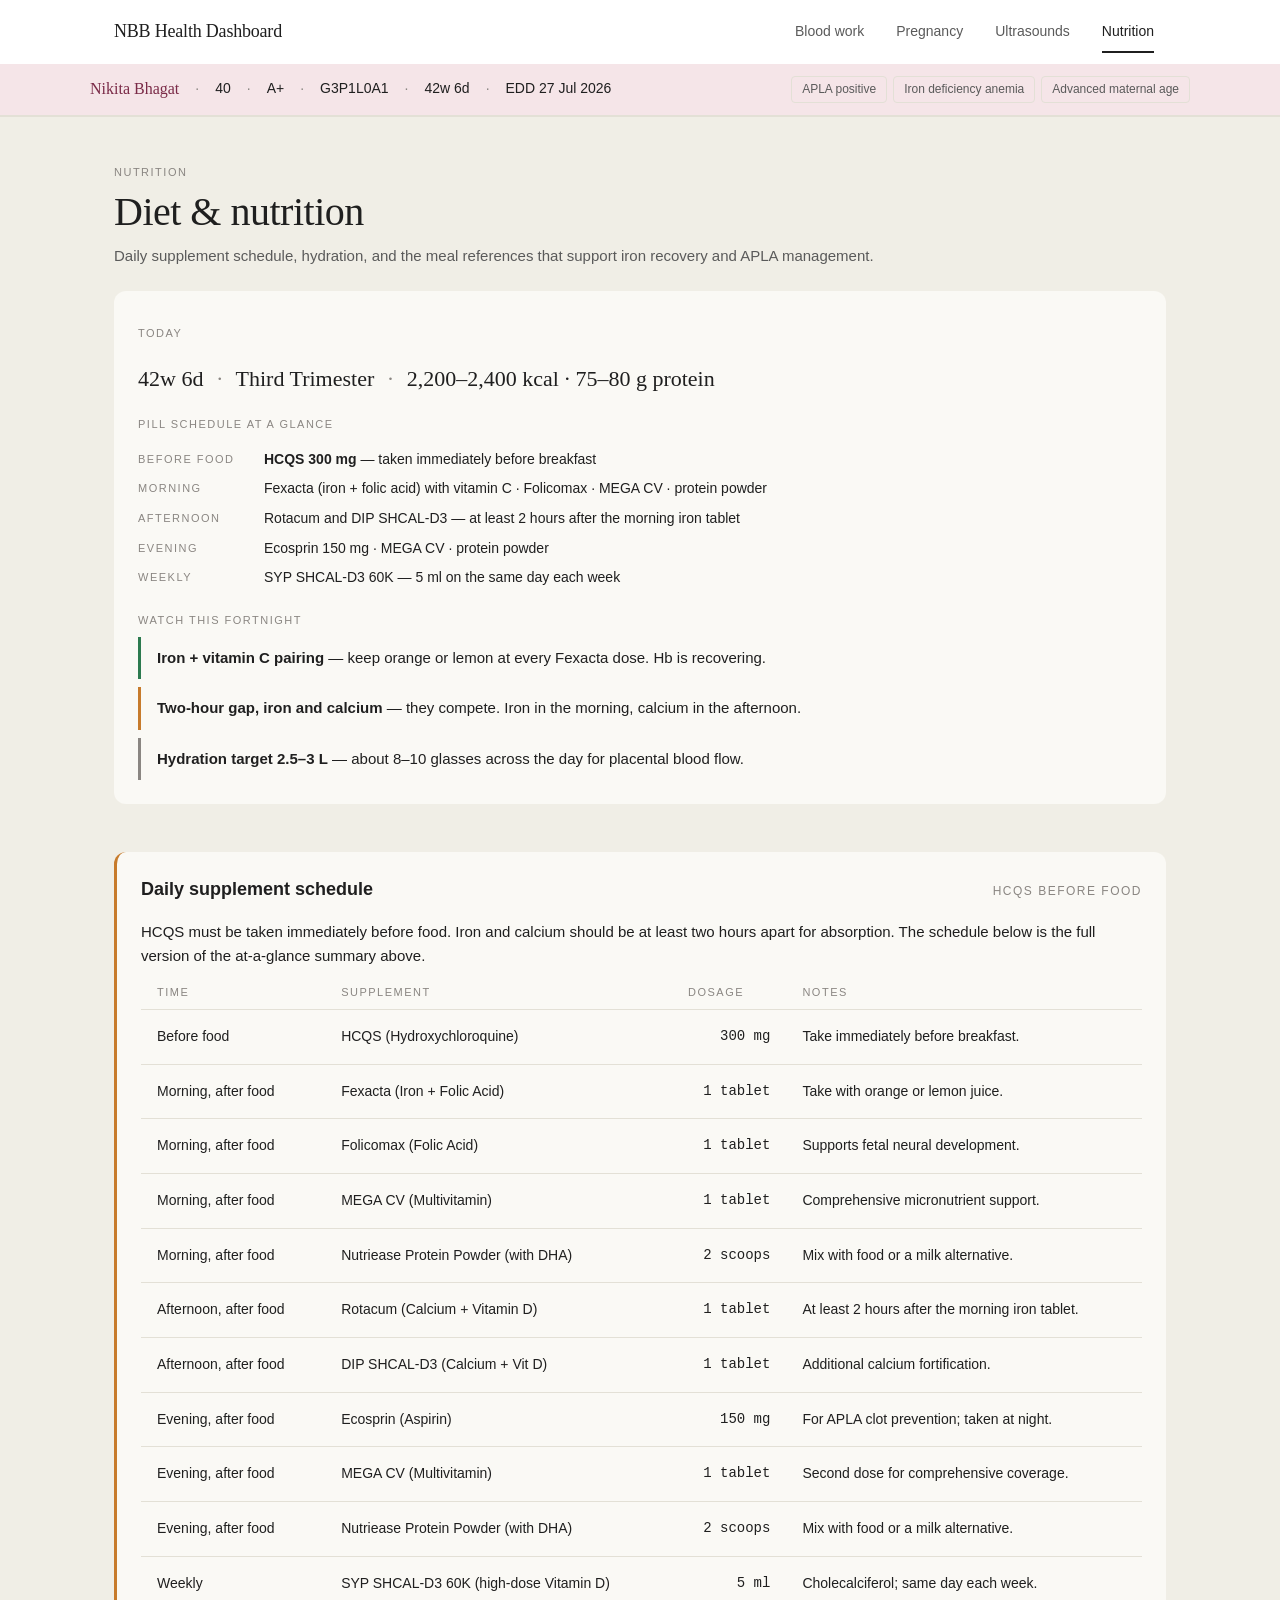
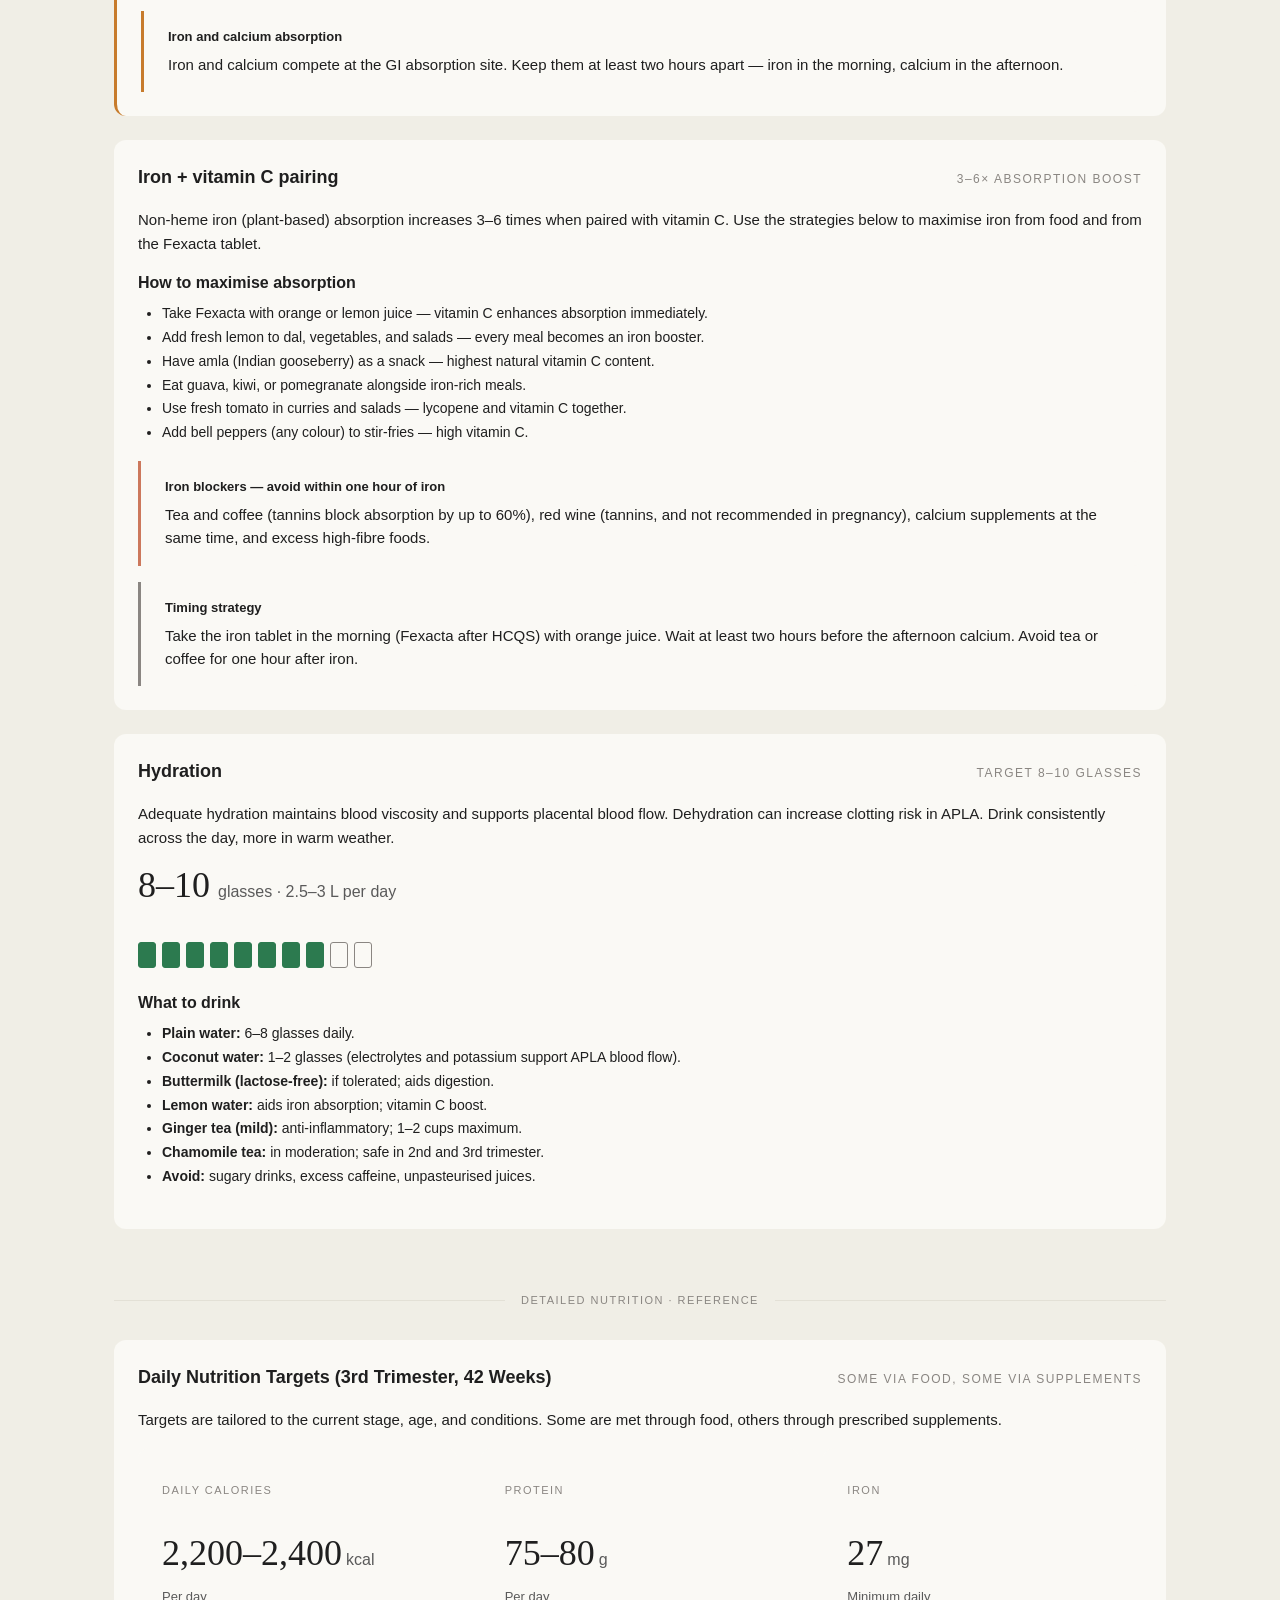
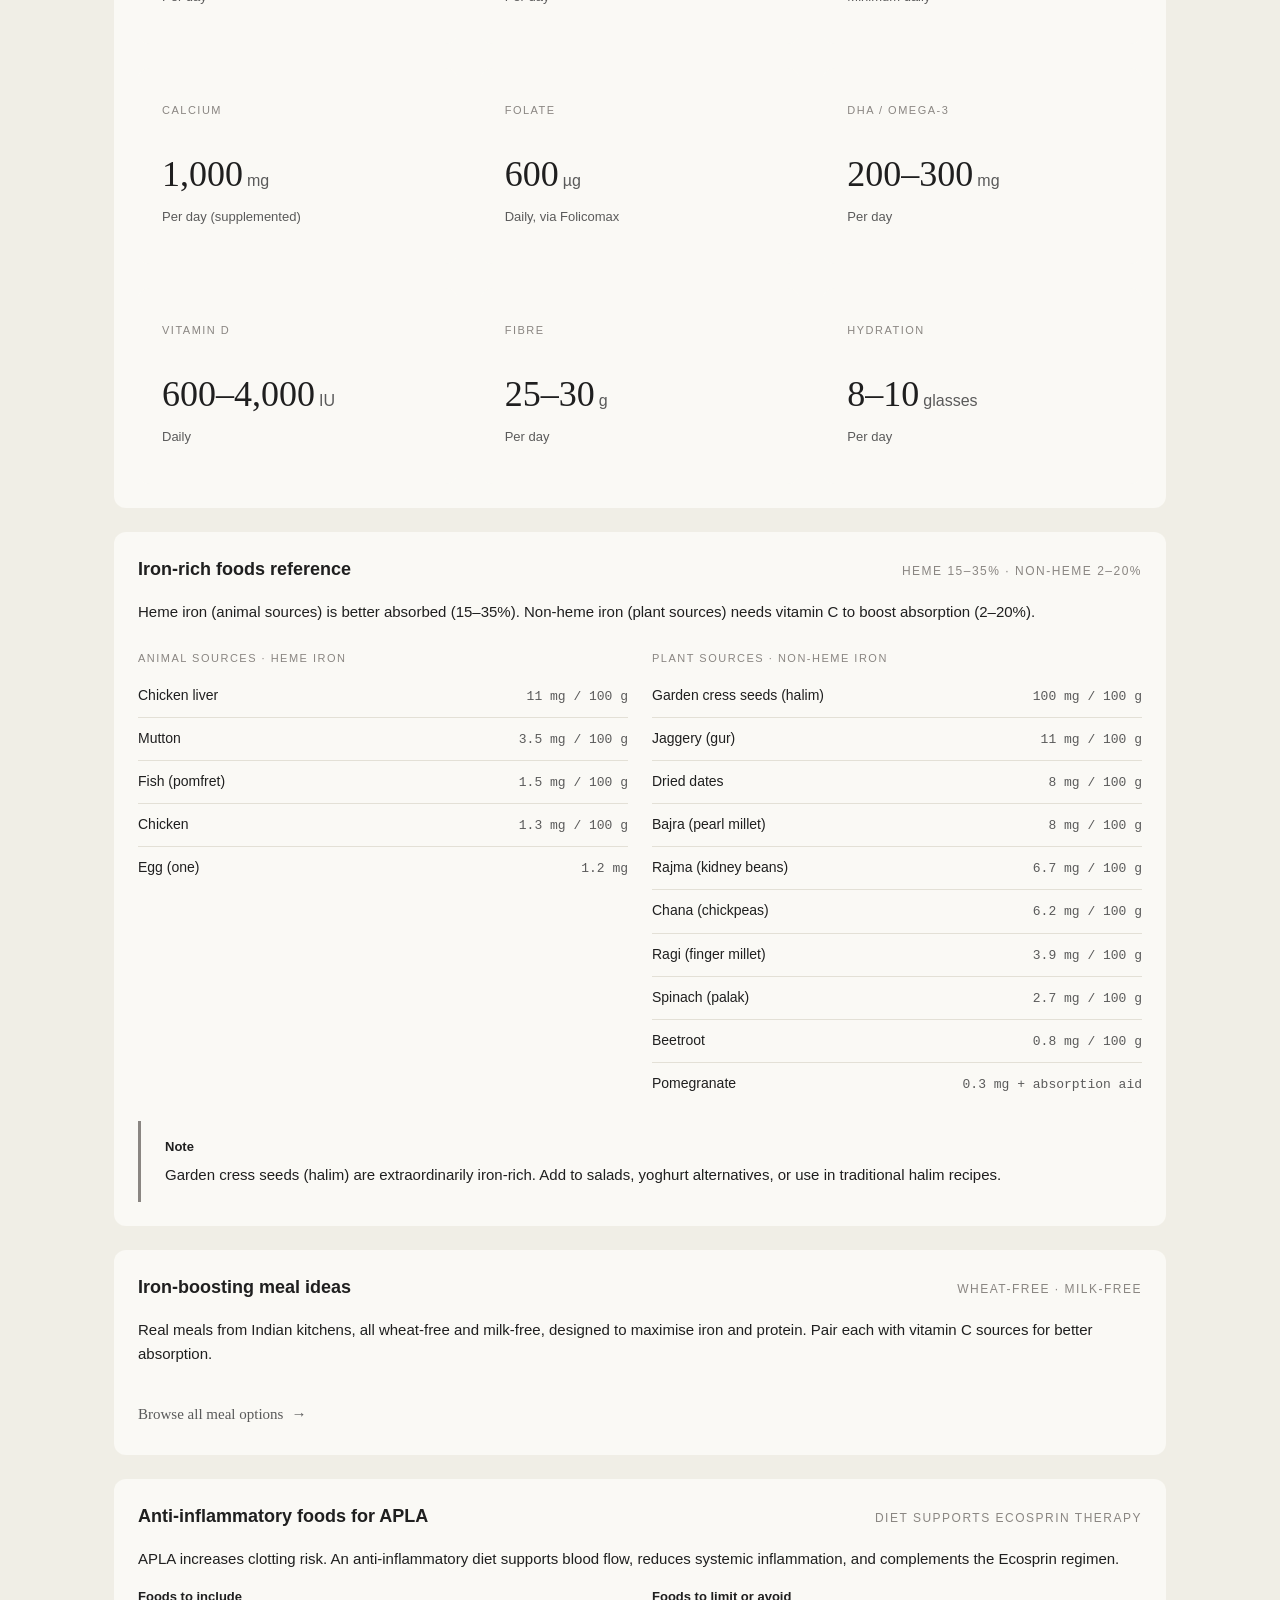
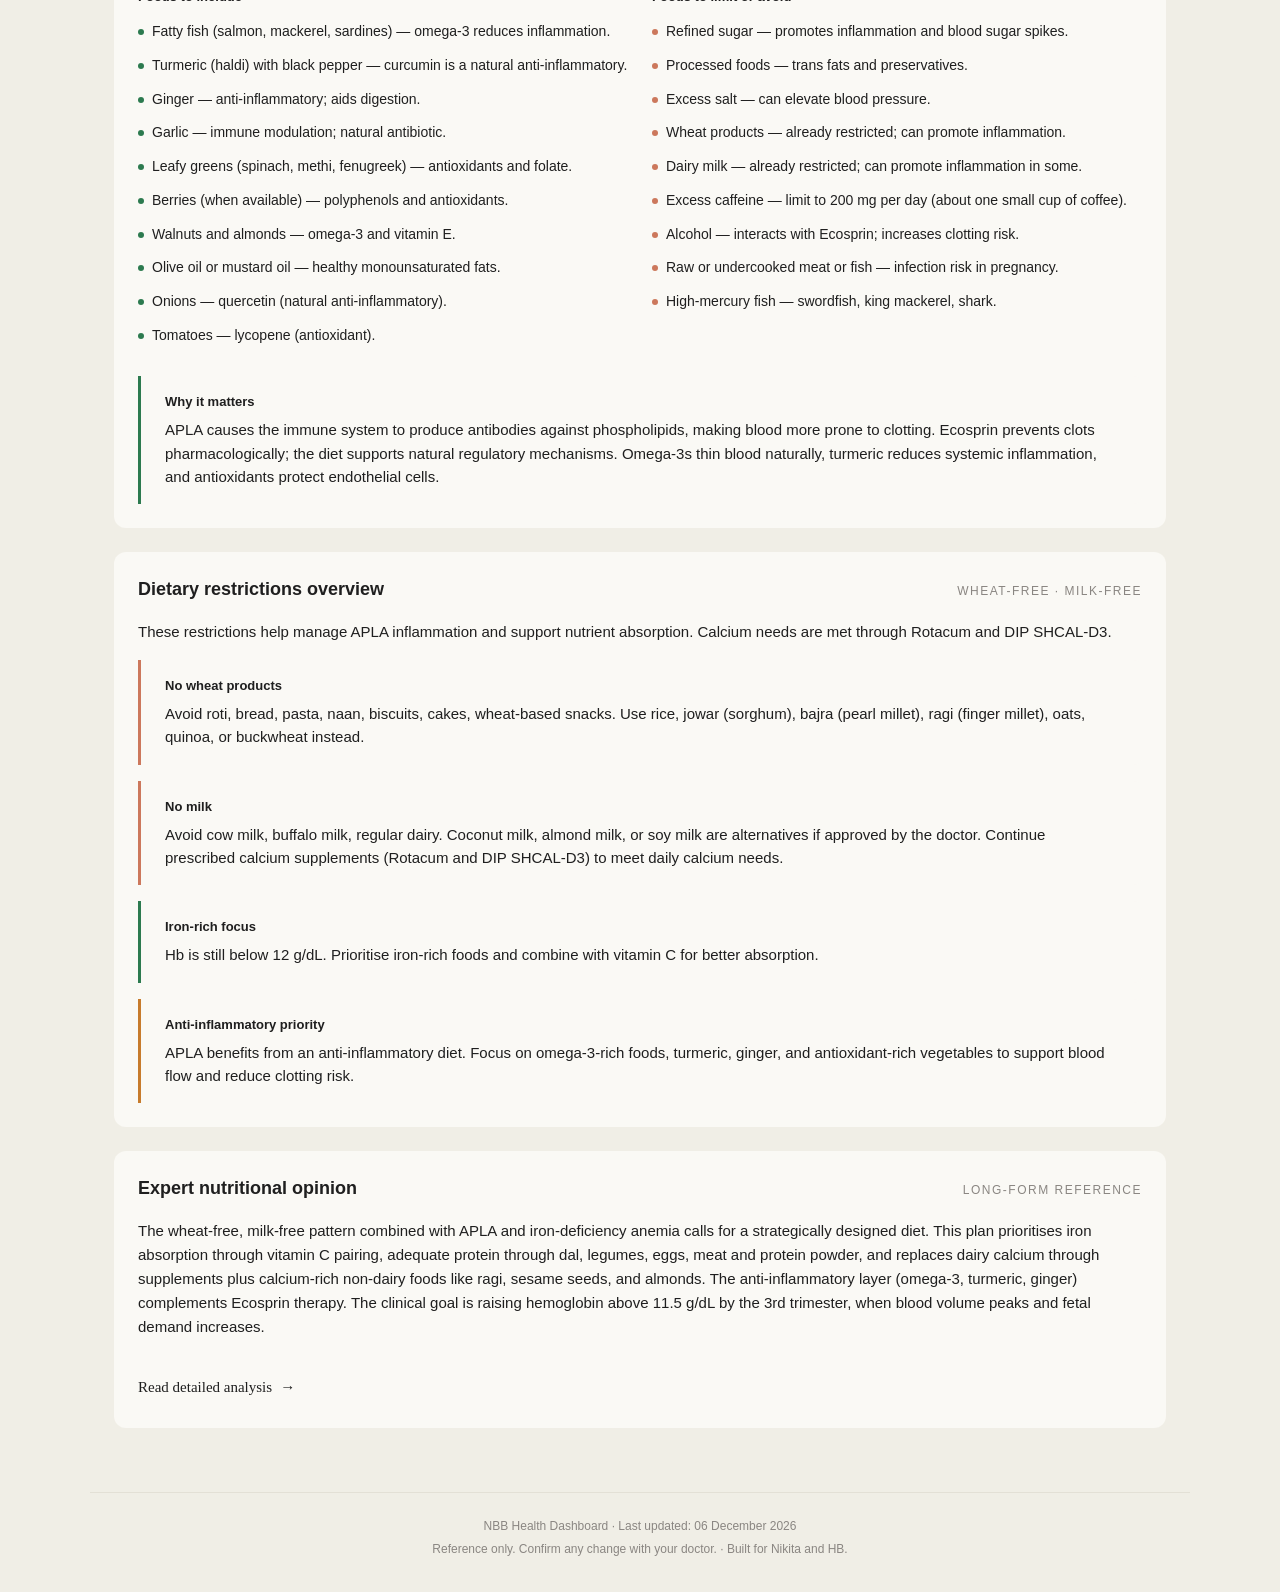
==== commit 5ad7fbad: "Redesign: Pulse-adapted design system across all 4 pages - Shared CSS at assets/css/pulse-dashboard." ====
--- a/nutrition.html
+++ b/nutrition.html
@@ -3,1283 +3,715 @@
 <head>
     <meta charset="UTF-8">
     <meta name="viewport" content="width=device-width, initial-scale=1.0">
-    <title>Diet & Nutrition - NBB Health Dashboard</title>
-    <link href="https://fonts.googleapis.com/css2?family=Roboto:wght@300;400;500;700&family=Roboto+Mono:wght@400;500&display=swap" rel="stylesheet">
+    <meta name="description" content="Personal health dashboard for Nikita Bhagat — daily supplement schedule, nutrition targets, and meal references for the current pregnancy.">
+    <title>NBB Health Dashboard — Nutrition</title>
+
+    <!-- Shared design system (single source of truth — see assets/css/pulse-dashboard.css) -->
+    <link rel="stylesheet" href="assets/css/pulse-dashboard.css">
+
+    <!-- Page-specific styles. Kept minimal; only what the shared sheet does not cover. -->
     <style>
-        * {
+        /* Pill schedule mini-grid in NOW band — three rows of (time chip + drug list) */
+        .pill-schedule {
+            display: grid;
+            grid-template-columns: 110px 1fr;
+            row-gap: var(--s-2);
+            column-gap: var(--s-3);
+            margin-top: var(--s-3);
+            font-size: 14px;
+        }
+        .pill-schedule__time {
+            font-family: var(--font-sans);
+            font-size: 11px;
+            color: var(--ink-tertiary);
+            text-transform: uppercase;
+            letter-spacing: 1.5px;
+            padding-top: 2px;
+        }
+        .pill-schedule__drugs { color: var(--ink-primary); }
+
+        /* Hydration glass row (decorative reference, no per-day input today) */
+        .glass-row {
+            display: flex;
+            gap: 6px;
+            flex-wrap: wrap;
+            margin-top: var(--s-3);
+        }
+        .glass {
+            width: 18px;
+            height: 26px;
+            border: 1.5px solid var(--ink-tertiary);
+            border-radius: 3px;
+            background: transparent;
+        }
+        .glass.is-filled { background: var(--sage); border-color: var(--sage); }
+
+        /* Iron-rich foods two-column compact list */
+        .food-list {
+            list-style: none;
             margin: 0;
             padding: 0;
-            box-sizing: border-box;
-        }
-
-        body {
-            font-family: 'Roboto', sans-serif;
-            background-color: #FDF2F8;
-            color: #202124;
-            line-height: 1.6;
-        }
-
-        /* Navigation */
-        nav {
-            background-color: white;
-            box-shadow: 0 2px 8px rgba(0, 0, 0, 0.06);
-            padding: 0 24px;
-            position: sticky;
-            top: 0;
-            z-index: 100;
-        }
-
-        nav .container {
-            max-width: 1200px;
-            margin: 0 auto;
+        }
+        .food-list li {
             display: flex;
-            align-items: center;
             justify-content: space-between;
-            padding: 16px 0;
-        }
-
-        .nav-title {
-            font-size: 20px;
-            font-weight: 700;
-            color: #BE185D;
-            letter-spacing: -0.5px;
-        }
-
-        nav ul {
-            list-style: none;
-            display: flex;
-            gap: 32px;
-        }
-
-        nav a {
-            text-decoration: none;
-            color: #5F6368;
-            font-size: 14px;
-            font-weight: 500;
-            transition: color 0.2s;
-            padding: 8px 0;
-            border-bottom: 2px solid transparent;
-        }
-
-        nav a:hover {
-            color: #BE185D;
-        }
-
-        nav a.active {
-            color: #BE185D;
-            border-bottom-color: #BE185D;
-        }
-
-        /* Main Container */
-        .container {
-            max-width: 1200px;
-            margin: 0 auto;
-            padding: 0 24px;
-        }
-
-        /* Header */
-        .header {
-            padding: 40px 24px;
-            text-align: center;
-        }
-
-        .header h1 {
-            font-size: 36px;
-            font-weight: 700;
-            color: #BE185D;
-            margin-bottom: 8px;
-        }
-
-        .header p {
-            font-size: 16px;
-            color: #5F6368;
-        }
-
-        .patient-info {
-            display: flex;
-            justify-content: center;
-            gap: 24px;
-            margin-top: 20px;
-            flex-wrap: wrap;
-        }
-
-        .info-badge {
-            background: linear-gradient(135deg, #FEE7F3 0%, #FCE4EC 100%);
-            padding: 12px 20px;
-            border-radius: 8px;
-            font-size: 14px;
-            font-weight: 500;
-            color: #880E4F;
-        }
-
-        /* Cards */
-        .card {
-            background: white;
-            border-radius: 12px;
-            padding: 24px;
-            margin-bottom: 20px;
-            box-shadow: 0 2px 8px rgba(0, 0, 0, 0.06);
-            transition: box-shadow 0.2s;
-        }
-
-        .card:hover {
-            box-shadow: 0 4px 12px rgba(0, 0, 0, 0.08);
-        }
-
-        .card h2 {
-            font-size: 22px;
-            font-weight: 700;
-            color: #202124;
-            margin-bottom: 20px;
-            display: flex;
-            align-items: center;
-            gap: 12px;
-        }
-
-        .card h3 {
-            font-size: 16px;
-            font-weight: 600;
-            color: #BE185D;
-            margin-top: 20px;
-            margin-bottom: 12px;
-        }
-
-        /* Grid Layouts */
-        .grid-2 {
+            align-items: baseline;
+            padding: 10px 0;
+            border-bottom: 1px solid var(--hairline);
+        }
+        .food-list li:last-child { border-bottom: 0; }
+        .food-list .name { color: var(--ink-primary); font-size: 14px; }
+        .food-list .num  { font-family: var(--font-mono); font-size: 13px; color: var(--ink-secondary); font-variant-numeric: tabular-nums; }
+
+        /* Two-column include / avoid list */
+        .twocol {
             display: grid;
             grid-template-columns: 1fr 1fr;
-            gap: 20px;
-        }
-
-        .grid-3 {
-            display: grid;
-            grid-template-columns: repeat(3, 1fr);
-            gap: 20px;
-        }
-
-        /* Restriction Cards */
-        .restriction-card {
-            background: linear-gradient(135deg, #FEE7F3 0%, #FCE4EC 100%);
-            border-left: 4px solid #BE185D;
-            padding: 20px;
-            border-radius: 8px;
-            margin-bottom: 16px;
-        }
-
-        .restriction-card h4 {
-            font-size: 16px;
-            font-weight: 700;
-            color: #880E4F;
-            margin-bottom: 8px;
-        }
-
-        .restriction-card p {
+            gap: var(--s-4);
+            margin-top: var(--s-3);
+        }
+        .twocol h3 {
+            font-family: var(--font-sans);
+            font-size: 13px;
+            font-weight: 600;
+            color: var(--ink-primary);
+            text-transform: none;
+            letter-spacing: 0;
+            margin-bottom: var(--s-2);
+        }
+        .twocol ul { list-style: none; margin: 0; padding: 0; }
+        .twocol li {
             font-size: 14px;
-            color: #5F6368;
-            line-height: 1.6;
-        }
-
-        /* Nutrition Target Cards */
-        .target-card {
-            background: linear-gradient(135deg, #F0F4FF 0%, #EEF2FF 100%);
-            border-left: 4px solid #1A73E8;
-            padding: 20px;
-            border-radius: 8px;
-            text-align: center;
-        }
-
-        .target-card .value {
-            font-size: 24px;
-            font-weight: 700;
-            color: #1A73E8;
-            margin: 8px 0;
-        }
-
-        .target-card .label {
-            font-size: 14px;
-            color: #5F6368;
-            font-weight: 500;
-        }
-
-        /* Supplement Schedule */
-        .schedule-table {
-            width: 100%;
-            border-collapse: collapse;
-            margin-top: 16px;
-        }
-
-        .schedule-table th {
-            background: #F8F9FA;
-            border: 1px solid #E8EAED;
-            padding: 12px;
-            text-align: left;
-            font-weight: 600;
-            color: #202124;
-            font-size: 14px;
-        }
-
-        .schedule-table td {
-            border: 1px solid #E8EAED;
-            padding: 14px 12px;
-            font-size: 14px;
-            color: #5F6368;
-        }
-
-        .schedule-table tr:hover {
-            background-color: #FDF2F8;
-        }
-
-        .time-badge {
-            display: inline-block;
-            background: #E8F0FE;
-            color: #1A73E8;
-            padding: 4px 12px;
-            border-radius: 16px;
-            font-size: 12px;
-            font-weight: 600;
-        }
-
-        .time-badge.morning {
-            background: #FFF4E6;
-            color: #D97706;
-        }
-
-        .time-badge.afternoon {
-            background: #E6F4EA;
-            color: #059669;
-        }
-
-        .time-badge.evening {
-            background: #F3E5F5;
-            color: #7C3AED;
-        }
-
-        .time-badge.weekly {
-            background: #FCE4EC;
-            color: #BE185D;
-        }
-
-        /* Meal Ideas */
-        .meal-category {
-            margin-bottom: 24px;
-        }
-
-        .meal-category h4 {
-            font-size: 16px;
-            font-weight: 600;
-            color: #BE185D;
-            margin-bottom: 12px;
-            display: flex;
-            align-items: center;
-            gap: 8px;
-        }
-
-        .meal-list {
-            list-style: none;
-            display: grid;
-            grid-template-columns: repeat(auto-fit, minmax(280px, 1fr));
-            gap: 12px;
-        }
-
-        .meal-item {
-            background: #F8F9FA;
-            padding: 16px;
-            border-radius: 8px;
-            border-left: 3px solid #7C3AED;
-            font-size: 14px;
-            color: #5F6368;
-        }
-
-        .meal-item strong {
-            color: #202124;
-            display: block;
-            margin-bottom: 4px;
-        }
-
-        /* Iron Rich Foods Chart */
-        .food-chart {
-            display: grid;
-            grid-template-columns: 1fr 1fr;
-            gap: 20px;
-            margin-top: 16px;
-        }
-
-        .food-section h4 {
-            font-size: 15px;
-            font-weight: 600;
-            color: #202124;
-            margin-bottom: 12px;
-        }
-
-        .food-item {
-            display: flex;
-            justify-content: space-between;
-            align-items: center;
-            padding: 12px;
-            background: #F8F9FA;
-            border-radius: 6px;
-            margin-bottom: 8px;
-            font-size: 14px;
-        }
-
-        .food-name {
-            color: #202124;
-            font-weight: 500;
-        }
-
-        .iron-content {
-            color: #BE185D;
-            font-weight: 600;
-            background: #FEE7F3;
-            padding: 4px 10px;
-            border-radius: 4px;
-            font-size: 12px;
-        }
-
-        /* Anti-inflammatory Section */
-        .include-exclude {
-            display: grid;
-            grid-template-columns: 1fr 1fr;
-            gap: 20px;
-            margin-top: 16px;
-        }
-
-        .include-list, .exclude-list {
-            padding: 16px;
-            border-radius: 8px;
-        }
-
-        .include-list {
-            background: #E6F4EA;
-        }
-
-        .exclude-list {
-            background: #FECDD3;
-        }
-
-        .include-list h4, .exclude-list h4 {
-            margin-bottom: 12px;
-            font-size: 15px;
-        }
-
-        .include-list h4 {
-            color: #059669;
-        }
-
-        .exclude-list h4 {
-            color: #DC2626;
-        }
-
-        .include-list ul, .exclude-list ul {
-            list-style: none;
-            padding-left: 0;
-        }
-
-        .include-list li, .exclude-list li {
-            font-size: 14px;
-            margin-bottom: 8px;
-            color: #5F6368;
-            padding-left: 24px;
+            color: var(--ink-primary);
+            padding: 6px 0 6px 14px;
             position: relative;
         }
-
-        .include-list li:before {
-            content: "✓";
+        .twocol li::before {
+            content: "";
             position: absolute;
             left: 0;
-            color: #059669;
-            font-weight: bold;
-        }
-
-        .exclude-list li:before {
-            content: "✕";
-            position: absolute;
-            left: 0;
-            color: #DC2626;
-            font-weight: bold;
-        }
-
-        /* Vitamin C Pairing */
-        .pairing-box {
-            background: linear-gradient(135deg, #FEF3C7 0%, #FEF08A 100%);
-            border-left: 4px solid #FBBC04;
-            padding: 20px;
-            border-radius: 8px;
-            margin-bottom: 16px;
-        }
-
-        .pairing-box h4 {
-            color: #92400E;
-            margin-bottom: 12px;
-        }
-
-        .pairing-box ul {
-            list-style: none;
-            padding-left: 0;
-        }
-
-        .pairing-box li {
-            font-size: 14px;
-            color: #5F6368;
-            margin-bottom: 8px;
-            padding-left: 24px;
-            position: relative;
-        }
-
-        .pairing-box li:before {
-            content: "◆";
-            position: absolute;
-            left: 0;
-            color: #FBBC04;
-        }
-
-        /* Hydration Tracker */
-        .hydration-tracker {
-            background: linear-gradient(135deg, #E0F2FE 0%, #DBEAFE 100%);
-            padding: 20px;
-            border-radius: 8px;
-            text-align: center;
-            border-left: 4px solid #0EA5E9;
-        }
-
-        .hydration-tracker .target {
-            font-size: 28px;
-            font-weight: 700;
-            color: #0369A1;
-            margin: 12px 0;
-        }
-
-        .hydration-tracker .label {
-            font-size: 14px;
-            color: #5F6368;
-            margin-bottom: 16px;
-        }
-
-        .water-glasses {
-            display: flex;
-            justify-content: center;
-            gap: 8px;
-            margin-bottom: 16px;
-            flex-wrap: wrap;
-        }
-
-        .glass {
-            width: 28px;
-            height: 40px;
-            border: 2px solid #0EA5E9;
-            border-radius: 4px;
-            background: white;
-        }
-
-        .glass.filled {
-            background: #0EA5E9;
-        }
-
-        .hydration-tips {
-            font-size: 13px;
-            color: #5F6368;
-            text-align: left;
-            margin-top: 12px;
-            padding-top: 12px;
-            border-top: 1px solid rgba(3, 105, 161, 0.2);
-        }
-
-        .hydration-tips ul {
-            list-style: none;
-            padding-left: 0;
-            margin-top: 8px;
-        }
-
-        .hydration-tips li {
-            margin-bottom: 6px;
-            padding-left: 20px;
-            position: relative;
-        }
-
-        .hydration-tips li:before {
-            content: "•";
-            position: absolute;
-            left: 0;
-            color: #0EA5E9;
-            font-weight: bold;
-        }
-
-        /* Expert Opinion */
-        .expert-opinion {
-            background: linear-gradient(135deg, #F5E6FF 0%, #F3E8FF 100%);
-            border-left: 4px solid #7C3AED;
-            padding: 20px;
-            border-radius: 8px;
-        }
-
-        .expert-opinion.summary {
-            font-size: 15px;
-            color: #5F6368;
-            line-height: 1.7;
-        }
-
-        .expert-opinion.detailed {
-            margin-top: 16px;
-            padding: 16px;
-            background: white;
-            border: 1px solid #E8EAED;
-            border-radius: 8px;
-            display: none;
-        }
-
-        .expert-opinion.detailed.show {
-            display: block;
-        }
-
-        .expand-btn {
-            background: #7C3AED;
-            color: white;
-            border: none;
-            padding: 10px 16px;
-            border-radius: 6px;
-            cursor: pointer;
-            font-size: 14px;
-            font-weight: 500;
-            margin-top: 12px;
-            transition: background 0.2s;
-        }
-
-        .expand-btn:hover {
-            background: #6D28D9;
-        }
-
-        .expert-opinion.detailed h5 {
-            font-size: 14px;
-            font-weight: 600;
-            color: #BE185D;
-            margin-top: 16px;
-            margin-bottom: 8px;
-        }
-
-        .expert-opinion.detailed p {
-            font-size: 14px;
-            color: #5F6368;
-            line-height: 1.6;
-            margin-bottom: 12px;
-        }
-
-        /* Footer */
-        footer {
-            background: white;
-            border-top: 1px solid #E8EAED;
-            padding: 24px;
-            margin-top: 40px;
-            text-align: center;
-            font-size: 13px;
-            color: #5F6368;
-        }
-
-        /* Mobile Responsive */
+            top: 14px;
+            width: 6px;
+            height: 6px;
+            border-radius: 50%;
+            background: var(--ink-tertiary);
+        }
+        .twocol .col-include li::before { background: var(--sage); }
+        .twocol .col-avoid   li::before { background: var(--terracotta); }
+
         @media (max-width: 768px) {
-            nav ul {
-                gap: 16px;
-            }
-
-            nav a {
-                font-size: 12px;
-            }
-
-            .header h1 {
-                font-size: 28px;
-            }
-
-            .grid-2, .grid-3 {
-                grid-template-columns: 1fr;
-            }
-
-            .include-exclude {
-                grid-template-columns: 1fr;
-            }
-
-            .patient-info {
-                flex-direction: column;
-                gap: 12px;
-            }
-
-            .meal-list {
-                grid-template-columns: 1fr;
-            }
-
-            .food-chart {
-                grid-template-columns: 1fr;
-            }
-
-            .card {
-                padding: 16px;
-            }
-
-            .water-glasses {
-                gap: 6px;
-            }
-
-            .glass {
-                width: 24px;
-                height: 36px;
-            }
-        }
-
-        /* Utilities */
-        .emoji {
-            font-size: 20px;
-            margin-right: 4px;
-        }
-
-        .highlight {
-            background: #FFFBEA;
-            padding: 2px 6px;
-            border-radius: 3px;
-            font-weight: 500;
-            color: #92400E;
-        }
-
-        .mt-20 {
-            margin-top: 20px;
-        }
-
-        .note {
-            background: #FEF3C7;
-            border-left: 4px solid #FBBC04;
-            padding: 12px;
-            border-radius: 6px;
-            font-size: 13px;
-            color: #5F6368;
-            margin-top: 16px;
+            .twocol { grid-template-columns: 1fr; }
+            .pill-schedule { grid-template-columns: 90px 1fr; }
         }
     </style>
 </head>
 <body>
-    <!-- Navigation -->
-    <nav>
-        <div class="container">
-            <div class="nav-title">NBB Health Dashboard</div>
-            <ul>
-                <li><a href="index.html">Blood Work</a></li>
-                <li><a href="pregnancy.html">Pregnancy</a></li>
-                <li><a href="ultrasound.html">Ultrasounds</a></li>
-                <li><a href="nutrition.html" class="active">Diet & Nutrition</a></li>
+
+    <!-- =====================================================
+         HEADER BAND — see assets/partials/header-pattern.html
+         ===================================================== -->
+    <header class="header-band">
+        <nav class="container nav" aria-label="Primary">
+            <a href="index.html" class="nav__brand">NBB Health Dashboard</a>
+            <ul class="nav__list">
+                <li><a href="index.html"      class="nav__link">Blood work</a></li>
+                <li><a href="pregnancy.html"  class="nav__link">Pregnancy</a></li>
+                <li><a href="ultrasound.html" class="nav__link">Ultrasounds</a></li>
+                <li><a href="nutrition.html"  class="nav__link is-active" aria-current="page">Nutrition</a></li>
             </ul>
+        </nav>
+        <div class="patient-strip" aria-label="Patient identity">
+            <div class="container patient-strip__inner">
+                <span class="patient-strip__name">Nikita Bhagat</span>
+                <span class="patient-strip__sep">·</span>
+                <span>40</span>
+                <span class="patient-strip__sep">·</span>
+                <span>A+</span>
+                <span class="patient-strip__sep">·</span>
+                <span>G3P1L0A1</span>
+                <span class="patient-strip__sep">·</span>
+                <span data-dyn="ga-wd">26w 0d</span>
+                <span class="patient-strip__sep">·</span>
+                <span>EDD <span data-dyn="edd-short">27 Jul 2026</span></span>
+                <div class="patient-strip__chips">
+                    <span class="patient-strip__chip">APLA positive</span>
+                    <span class="patient-strip__chip">Iron deficiency anemia</span>
+                    <span class="patient-strip__chip">Advanced maternal age</span>
+                </div>
+            </div>
         </div>
-    </nav>
-
-    <!-- Header -->
-    <div class="header">
-        <h1>Diet & Nutrition Plan</h1>
-        <p>Customized for your unique health needs during pregnancy</p>
-        <div class="patient-info">
-            <div class="info-badge">👩 Nikita Bhagat, 40 years</div>
-            <div class="info-badge">🤰 25 weeks pregnant</div>
-            <div class="info-badge">📋 APLA + Iron Deficiency Anemia</div>
-        </div>
-    </div>
-
-    <div class="container">
-        <!-- 1. Dietary Restrictions Overview -->
-        <div class="card">
-            <h2><span class="emoji">⚠️</span>Dietary Restrictions Overview</h2>
-            <p style="font-size: 14px; color: #5F6368; margin-bottom: 20px;">These restrictions are essential for managing your APLA condition and supporting optimal pregnancy nutrition. Your doctor has recommended avoiding wheat and dairy to reduce inflammation and support better nutrient absorption.</p>
-
-            <div class="restriction-card">
-                <h4>🚫 No Wheat Products</h4>
-                <p><strong>Avoid:</strong> Roti, bread, pasta, naan, biscuits, cakes, wheat-based snacks</p>
-                <p style="margin-top: 8px;"><strong>Use instead:</strong> Rice, jowar (sorghum), bajra (pearl millet), ragi (finger millet), oats, quinoa, buckwheat</p>
-            </div>
-
-            <div class="restriction-card">
-                <h4>🚫 No Milk</h4>
-                <p><strong>Avoid:</strong> Cow milk, buffalo milk, regular dairy products</p>
-                <p style="margin-top: 8px;"><strong>Alternatives:</strong> Coconut milk, almond milk, soy milk (if doctor approves). <strong>Important:</strong> Continue prescribed calcium supplements (Rotacum + DIP SHCAL-D3) to meet daily calcium needs.</p>
-            </div>
-
-            <div class="restriction-card" style="background: linear-gradient(135deg, #E6F4EA 0%, #DCEEE0 100%); border-left-color: #059669;">
-                <h4 style="color: #047857;">✅ Iron-Rich Focus</h4>
-                <p>Prioritize iron-rich foods to support hemoglobin recovery. Your Hb is still below 12 g/dL. Combine iron-rich foods with Vitamin C for better absorption.</p>
-            </div>
-
-            <div class="restriction-card" style="background: linear-gradient(135deg, #FEF3C7 0%, #FFFBEA 100%); border-left-color: #FBBC04;">
-                <h4 style="color: #92400E;">✅ Anti-Inflammatory Priority</h4>
-                <p>APLA benefits from an anti-inflammatory diet. Focus on omega-3 rich foods, turmeric, ginger, and antioxidant-rich vegetables to support blood flow and reduce clotting risk.</p>
-            </div>
-        </div>
-
-        <!-- 2. Daily Nutrition Targets -->
-        <div class="card">
-            <h2><span class="emoji">🎯</span>Daily Nutrition Targets (2nd Trimester, 25 Weeks)</h2>
-            <p style="font-size: 14px; color: #5F6368; margin-bottom: 20px;">These targets are tailored for your stage of pregnancy, age, and health conditions. Some are met through food; others through your prescribed supplements.</p>
-
-            <div class="grid-3">
-                <div class="target-card">
-                    <div class="label">Daily Calories</div>
-                    <div class="value">2,200–2,400</div>
-                    <div class="label">kcal/day</div>
-                </div>
-                <div class="target-card">
-                    <div class="label">Protein</div>
-                    <div class="value">75–80g</div>
-                    <div class="label">per day</div>
-                </div>
-                <div class="target-card">
-                    <div class="label">Iron</div>
-                    <div class="value">27mg</div>
-                    <div class="label">minimum daily</div>
-                </div>
-                <div class="target-card">
-                    <div class="label">Calcium</div>
-                    <div class="value">1,000mg</div>
-                    <div class="label">per day (supplemented)</div>
-                </div>
-                <div class="target-card">
-                    <div class="label">Folate</div>
-                    <div class="value">600mcg</div>
-                    <div class="label">daily (via Folicomax)</div>
-                </div>
-                <div class="target-card">
-                    <div class="label">DHA/Omega-3</div>
-                    <div class="value">200–300mg</div>
-                    <div class="label">per day</div>
-                </div>
-                <div class="target-card">
-                    <div class="label">Vitamin D</div>
-                    <div class="value">600–4000</div>
-                    <div class="label">IU daily</div>
-                </div>
-                <div class="target-card">
-                    <div class="label">Fiber</div>
-                    <div class="value">25–30g</div>
-                    <div class="label">per day</div>
-                </div>
-                <div class="target-card">
-                    <div class="label">Hydration</div>
-                    <div class="value">8–10</div>
-                    <div class="label">glasses per day</div>
-                </div>
-            </div>
-        </div>
-
-        <!-- 3. Supplement Schedule -->
-        <div class="card">
-            <h2><span class="emoji">💊</span>Daily Supplement Schedule</h2>
-            <p style="font-size: 14px; color: #5F6368; margin-bottom: 20px;"><strong style="color: #BE185D;">Critical Reminder:</strong> HCQS must be taken IMMEDIATELY BEFORE FOOD. Iron and calcium should be taken 2 hours apart for optimal absorption.</p>
-
-            <table class="schedule-table">
+    </header>
+
+    <main class="container">
+
+        <!-- ===================================================
+             PAGE TITLE
+             =================================================== -->
+        <section class="page-title">
+            <p class="eyebrow page-title__eyebrow">Nutrition</p>
+            <h1 class="display-1">Diet &amp; nutrition</h1>
+            <p class="page-title__sub">Daily supplement schedule, hydration, and the meal references that support iron recovery and APLA management.</p>
+        </section>
+
+        <!-- ===================================================
+             NOW BAND — today's pill schedule + hydration target
+             =================================================== -->
+        <section class="now-card" aria-labelledby="now-heading">
+            <p class="eyebrow now-card__eyebrow" id="now-heading">Today</p>
+            <p class="now-card__lede">
+                <span data-dyn="ga-wd">26w 0d</span>
+                <span class="sep">·</span>
+                <span data-dyn="trimester-name">Second Trimester</span>
+                <span class="sep">·</span>
+                <span>2,200–2,400 kcal · 75–80 g protein</span>
+            </p>
+
+            <p class="eyebrow now-card__watch-label">Pill schedule at a glance</p>
+            <div class="pill-schedule">
+                <div class="pill-schedule__time">Before food</div>
+                <div class="pill-schedule__drugs"><strong>HCQS 300 mg</strong> — taken immediately before breakfast</div>
+
+                <div class="pill-schedule__time">Morning</div>
+                <div class="pill-schedule__drugs">Fexacta (iron + folic acid) with vitamin C · Folicomax · MEGA CV · protein powder</div>
+
+                <div class="pill-schedule__time">Afternoon</div>
+                <div class="pill-schedule__drugs">Rotacum and DIP SHCAL-D3 — at least 2 hours after the morning iron tablet</div>
+
+                <div class="pill-schedule__time">Evening</div>
+                <div class="pill-schedule__drugs">Ecosprin 150 mg · MEGA CV · protein powder</div>
+
+                <div class="pill-schedule__time">Weekly</div>
+                <div class="pill-schedule__drugs">SYP SHCAL-D3 60K — 5 ml on the same day each week</div>
+            </div>
+
+            <p class="eyebrow now-card__watch-label">Watch this fortnight</p>
+            <ul class="now-card__watch-list">
+                <li class="is-good"><strong>Iron + vitamin C pairing</strong> — keep orange or lemon at every Fexacta dose. Hb is recovering.</li>
+                <li class="is-watch"><strong>Two-hour gap, iron and calcium</strong> — they compete. Iron in the morning, calcium in the afternoon.</li>
+                <li><strong>Hydration target 2.5–3 L</strong> — about 8–10 glasses across the day for placental blood flow.</li>
+            </ul>
+        </section>
+
+        <!-- ===================================================
+             TODAY'S COMPLIANCE — full supplement table, pairing rules, hydration
+             =================================================== -->
+
+        <!-- ----- Supplement schedule (full table) ----------------------- -->
+        <section class="panel panel--watch">
+            <header class="panel__head">
+                <h2 class="panel__title">Daily supplement schedule</h2>
+                <span class="panel__trajectory">HCQS before food</span>
+            </header>
+
+            <p class="panel__summary">
+                HCQS must be taken immediately before food. Iron and calcium should be at least two hours apart for absorption. The schedule below is the full version of the at-a-glance summary above.
+            </p>
+
+            <table class="data-table" aria-label="Daily supplement schedule">
                 <thead>
                     <tr>
-                        <th>Time</th>
-                        <th>Supplement</th>
-                        <th>Dosage</th>
-                        <th>Notes</th>
+                        <th scope="col">Time</th>
+                        <th scope="col">Supplement</th>
+                        <th scope="col">Dosage</th>
+                        <th scope="col">Notes</th>
                     </tr>
                 </thead>
                 <tbody>
-                    <tr style="background: #FFF8F0;">
-                        <td><span class="time-badge morning">BEFORE FOOD</span></td>
-                        <td><strong>HCQS</strong> (Hydroxychloroquine)</td>
-                        <td>300mg × 1</td>
-                        <td>⚠️ MUST be taken immediately before eating</td>
-                    </tr>
-                    <tr style="background: #FFFBF0;">
-                        <td rowspan="5" style="vertical-align: top;"><span class="time-badge morning">MORNING</span><br><span style="font-size: 12px; color: #5F6368;">After Food</span></td>
-                        <td><strong>Fexacta</strong> (Iron + Folic Acid)</td>
-                        <td>1 tablet</td>
-                        <td>Take with Vit C juice (orange/lemon)</td>
-                    </tr>
-                    <tr style="background: #FFFBF0;">
-                        <td><strong>Folicomax</strong> (Folic Acid)</td>
-                        <td>1 tablet</td>
-                        <td>Supports fetal neural development</td>
-                    </tr>
-                    <tr style="background: #FFFBF0;">
-                        <td><strong>MEGA CV</strong> (Multivitamin)</td>
-                        <td>1 tablet</td>
-                        <td>Comprehensive micronutrient support</td>
-                    </tr>
-                    <tr style="background: #FFFBF0;">
-                        <td><strong>Protein Powder</strong> (Nutriease with DHA)</td>
-                        <td>2 scoops</td>
-                        <td>Mix with meal or milk alternative</td>
-                    </tr>
-                    <tr style="background: #FFFBF0;">
-                        <td colspan="3" style="font-size: 13px; color: #5F6368; font-style: italic;">💡 With breakfast: oats/ragi porridge, poha, or rice idli</td>
-                    </tr>
-                    <tr style="background: #F0FFF4;">
-                        <td rowspan="3" style="vertical-align: top;"><span class="time-badge afternoon">AFTERNOON</span><br><span style="font-size: 12px; color: #5F6368;">After Food</span></td>
-                        <td><strong>Rotacum</strong> (Calcium + Vitamin D)</td>
-                        <td>1 tablet</td>
-                        <td>⏰ At least 2 hours after iron tablet</td>
-                    </tr>
-                    <tr style="background: #F0FFF4;">
-                        <td><strong>DIP SHCAL-D3</strong> (Calcium + Vit D)</td>
-                        <td>1 tablet</td>
-                        <td>Additional calcium fortification</td>
-                    </tr>
-                    <tr style="background: #F0FFF4;">
-                        <td colspan="3" style="font-size: 13px; color: #5F6368; font-style: italic;">💡 With snack: dates, almonds, or roasted chana</td>
-                    </tr>
-                    <tr style="background: #F3E8FF;">
-                        <td rowspan="4" style="vertical-align: top;"><span class="time-badge evening">EVENING</span><br><span style="font-size: 12px; color: #5F6368;">After Food</span></td>
-                        <td><strong>Ecosprin</strong> (Aspirin)</td>
-                        <td>150mg × 1</td>
-                        <td>For APLA blood clot prevention; take at night</td>
-                    </tr>
-                    <tr style="background: #F3E8FF;">
-                        <td><strong>MEGA CV</strong> (Multivitamin)</td>
-                        <td>1 tablet</td>
-                        <td>Second dose for comprehensive coverage</td>
-                    </tr>
-                    <tr style="background: #F3E8FF;">
-                        <td><strong>Protein Powder</strong> (Nutriease with DHA)</td>
-                        <td>2 scoops</td>
-                        <td>Mix with meal or milk alternative</td>
-                    </tr>
-                    <tr style="background: #F3E8FF;">
-                        <td colspan="3" style="font-size: 13px; color: #5F6368; font-style: italic;">💡 With dinner: rice + dal, ragi roti + curry, or fish with vegetables</td>
-                    </tr>
-                    <tr style="background: #FCE4EC;">
-                        <td><span class="time-badge weekly">WEEKLY</span><br><span style="font-size: 12px; color: #5F6368;">Once/Week</span></td>
-                        <td><strong>SYP SHCAL-D3 60K</strong> (High-dose Vitamin D)</td>
-                        <td>5ml × 1</td>
-                        <td>Cholecalciferol supplement; take on the same day each week</td>
+                    <tr>
+                        <td>Before food</td>
+                        <td>HCQS (Hydroxychloroquine)</td>
+                        <td class="num">300 mg</td>
+                        <td>Take immediately before breakfast.</td>
+                    </tr>
+                    <tr>
+                        <td>Morning, after food</td>
+                        <td>Fexacta (Iron + Folic Acid)</td>
+                        <td class="num">1 tablet</td>
+                        <td>Take with orange or lemon juice.</td>
+                    </tr>
+                    <tr>
+                        <td>Morning, after food</td>
+                        <td>Folicomax (Folic Acid)</td>
+                        <td class="num">1 tablet</td>
+                        <td>Supports fetal neural development.</td>
+                    </tr>
+                    <tr>
+                        <td>Morning, after food</td>
+                        <td>MEGA CV (Multivitamin)</td>
+                        <td class="num">1 tablet</td>
+                        <td>Comprehensive micronutrient support.</td>
+                    </tr>
+                    <tr>
+                        <td>Morning, after food</td>
+                        <td>Nutriease Protein Powder (with DHA)</td>
+                        <td class="num">2 scoops</td>
+                        <td>Mix with food or a milk alternative.</td>
+                    </tr>
+                    <tr>
+                        <td>Afternoon, after food</td>
+                        <td>Rotacum (Calcium + Vitamin D)</td>
+                        <td class="num">1 tablet</td>
+                        <td>At least 2 hours after the morning iron tablet.</td>
+                    </tr>
+                    <tr>
+                        <td>Afternoon, after food</td>
+                        <td>DIP SHCAL-D3 (Calcium + Vit D)</td>
+                        <td class="num">1 tablet</td>
+                        <td>Additional calcium fortification.</td>
+                    </tr>
+                    <tr>
+                        <td>Evening, after food</td>
+                        <td>Ecosprin (Aspirin)</td>
+                        <td class="num">150 mg</td>
+                        <td>For APLA clot prevention; taken at night.</td>
+                    </tr>
+                    <tr>
+                        <td>Evening, after food</td>
+                        <td>MEGA CV (Multivitamin)</td>
+                        <td class="num">1 tablet</td>
+                        <td>Second dose for comprehensive coverage.</td>
+                    </tr>
+                    <tr>
+                        <td>Evening, after food</td>
+                        <td>Nutriease Protein Powder (with DHA)</td>
+                        <td class="num">2 scoops</td>
+                        <td>Mix with food or a milk alternative.</td>
+                    </tr>
+                    <tr>
+                        <td>Weekly</td>
+                        <td>SYP SHCAL-D3 60K (high-dose Vitamin D)</td>
+                        <td class="num">5 ml</td>
+                        <td>Cholecalciferol; same day each week.</td>
                     </tr>
                 </tbody>
             </table>
 
-            <div class="note">
-                <strong>Iron & Calcium Absorption:</strong> Iron and calcium compete for absorption. Take iron supplements at least 2 hours apart from calcium. Best practice: Iron in morning, calcium in afternoon.
-            </div>
+            <div class="callout callout--watch">
+                <span class="callout__title">Iron and calcium absorption</span>
+                Iron and calcium compete at the GI absorption site. Keep them at least two hours apart — iron in the morning, calcium in the afternoon.
+            </div>
+        </section>
+
+        <!-- ----- Iron + Vitamin C pairing ----------------------- -->
+        <section class="panel">
+            <header class="panel__head">
+                <h2 class="panel__title">Iron + vitamin C pairing</h2>
+                <span class="panel__trajectory">3–6× absorption boost</span>
+            </header>
+
+            <p class="panel__summary">
+                Non-heme iron (plant-based) absorption increases 3–6 times when paired with vitamin C. Use the strategies below to maximise iron from food and from the Fexacta tablet.
+            </p>
+
+            <h3 class="h3" style="margin-top: var(--s-3); margin-bottom: var(--s-2);">How to maximise absorption</h3>
+            <ul style="margin: 0 0 var(--s-3) var(--s-4); padding: 0; font-size: 14px; line-height: 1.7;">
+                <li>Take Fexacta with orange or lemon juice — vitamin C enhances absorption immediately.</li>
+                <li>Add fresh lemon to dal, vegetables, and salads — every meal becomes an iron booster.</li>
+                <li>Have amla (Indian gooseberry) as a snack — highest natural vitamin C content.</li>
+                <li>Eat guava, kiwi, or pomegranate alongside iron-rich meals.</li>
+                <li>Use fresh tomato in curries and salads — lycopene and vitamin C together.</li>
+                <li>Add bell peppers (any colour) to stir-fries — high vitamin C.</li>
+            </ul>
+
+            <div class="callout callout--alert">
+                <span class="callout__title">Iron blockers — avoid within one hour of iron</span>
+                Tea and coffee (tannins block absorption by up to 60%), red wine (tannins, and not recommended in pregnancy), calcium supplements at the same time, and excess high-fibre foods.
+            </div>
+
+            <div class="callout" style="margin-top: var(--s-3);">
+                <span class="callout__title">Timing strategy</span>
+                Take the iron tablet in the morning (Fexacta after HCQS) with orange juice. Wait at least two hours before the afternoon calcium. Avoid tea or coffee for one hour after iron.
+            </div>
+        </section>
+
+        <!-- ----- Hydration ----------------------- -->
+        <section class="panel">
+            <header class="panel__head">
+                <h2 class="panel__title">Hydration</h2>
+                <span class="panel__trajectory">Target 8–10 glasses</span>
+            </header>
+
+            <p class="panel__summary">
+                Adequate hydration maintains blood viscosity and supports placental blood flow. Dehydration can increase clotting risk in APLA. Drink consistently across the day, more in warm weather.
+            </p>
+
+            <p class="big-num" style="margin-top: var(--s-3);">8–10<span style="font-family: var(--font-sans); font-size: 16px; color: var(--ink-secondary); margin-left: 8px;">glasses · 2.5–3 L per day</span></p>
+
+            <div class="glass-row" role="img" aria-label="Hydration target: 8 to 10 glasses per day">
+                <div class="glass is-filled"></div>
+                <div class="glass is-filled"></div>
+                <div class="glass is-filled"></div>
+                <div class="glass is-filled"></div>
+                <div class="glass is-filled"></div>
+                <div class="glass is-filled"></div>
+                <div class="glass is-filled"></div>
+                <div class="glass is-filled"></div>
+                <div class="glass"></div>
+                <div class="glass"></div>
+            </div>
+
+            <h3 class="h3" style="margin-top: var(--s-4); margin-bottom: var(--s-2);">What to drink</h3>
+            <ul style="margin: 0 0 var(--s-3) var(--s-4); padding: 0; font-size: 14px; line-height: 1.7;">
+                <li><strong>Plain water:</strong> 6–8 glasses daily.</li>
+                <li><strong>Coconut water:</strong> 1–2 glasses (electrolytes and potassium support APLA blood flow).</li>
+                <li><strong>Buttermilk (lactose-free):</strong> if tolerated; aids digestion.</li>
+                <li><strong>Lemon water:</strong> aids iron absorption; vitamin C boost.</li>
+                <li><strong>Ginger tea (mild):</strong> anti-inflammatory; 1–2 cups maximum.</li>
+                <li><strong>Chamomile tea:</strong> in moderation; safe in 2nd and 3rd trimester.</li>
+                <li><strong>Avoid:</strong> sugary drinks, excess caffeine, unpasteurised juices.</li>
+            </ul>
+        </section>
+
+        <!-- ===================================================
+             SECTION DIVIDER — REFERENCE
+             =================================================== -->
+        <div class="section-divider" role="separator" aria-label="Reference data">
+            <span class="eyebrow">Detailed nutrition · reference</span>
         </div>
 
-        <!-- 4. Iron-Boosting Meal Ideas -->
-        <div class="card">
-            <h2><span class="emoji">🍽️</span>Iron-Boosting Meal Ideas (Wheat-Free, Milk-Free)</h2>
-            <p style="font-size: 14px; color: #5F6368; margin-bottom: 20px;">These are real meals you'd find in Indian kitchens. All recipes avoid wheat and dairy while maximizing iron and protein. Pair with Vitamin C sources for better iron absorption.</p>
-
-            <div class="meal-category">
-                <h4><span class="emoji">🌅</span>Breakfast Options (Pick One)</h4>
-                <ul class="meal-list">
-                    <li>
-                        <strong>Ragi (Finger Millet) Dosa</strong>
-                        <div>With coconut chutney + 1 boiled egg | Iron + Protein + Minerals</div>
-                    </li>
-                    <li>
-                        <strong>Poha (Flattened Rice)</strong>
-                        <div>With peanuts, curry leaves, lemon, carrots | Iron + Vitamin C boost</div>
-                    </li>
-                    <li>
-                        <strong>Oats Porridge</strong>
-                        <div>Made with almond milk + dates + walnuts | Iron + Omega-3</div>
-                    </li>
-                    <li>
-                        <strong>Bajra (Millet) Roti</strong>
-                        <div>With spinach sabzi + oil/ghee | High iron content</div>
-                    </li>
-                    <li>
-                        <strong>Rice Idli with Sambar</strong>
-                        <div>Dal-rich sambhar + orange juice on side | Iron + folate</div>
-                    </li>
-                    <li>
-                        <strong>Quinoa Upma</strong>
-                        <div>With vegetables + boiled egg on side | Complete protein + iron</div>
-                    </li>
-                </ul>
-            </div>
-
-            <div class="meal-category">
-                <h4><span class="emoji">🍲</span>Lunch Options (Rice-Based)</h4>
-                <ul class="meal-list">
-                    <li>
-                        <strong>Rice + Dal (Rajma/Chole/Moong)</strong>
-                        <div>Green leafy sabzi + raw salad | Iron + plant protein</div>
-                    </li>
-                    <li>
-                        <strong>Brown Rice Pulao</strong>
-                        <div>With paneer + coconut-based raita | Protein + calcium alternative</div>
-                    </li>
-                    <li>
-                        <strong>Jowar (Sorghum) Roti</strong>
-                        <div>Chicken curry + beetroot salad | Iron + B12 + antioxidants</div>
-                    </li>
-                    <li>
-                        <strong>Rice + Fish Curry</strong>
-                        <div>Pomfret or rohu + spinach + lemon | Iron + DHA + Vitamin C</div>
-                    </li>
-                    <li>
-                        <strong>Moong Khichdi</strong>
-                        <div>Rice + moong dal + ghee + cucumber raita | Easy protein + digestion</div>
-                    </li>
-                    <li>
-                        <strong>Rice + Chana Masala</strong>
-                        <div>Chickpea curry + baingan sabzi | Plant iron + folate</div>
-                    </li>
-                </ul>
-            </div>
-
-            <div class="meal-category">
-                <h4><span class="emoji">🥜</span>Evening Snack (Choose One)</h4>
-                <ul class="meal-list">
-                    <li>
-                        <strong>Roasted Chana + Jaggery</strong>
-                        <div>Handful of roasted chickpeas | Iron + natural sweetness</div>
-                    </li>
-                    <li>
-                        <strong>Dates & Almonds</strong>
-                        <div>3–4 dates + 5–6 almonds | High iron + healthy fats</div>
-                    </li>
-                    <li>
-                        <strong>Fruit Plate</strong>
-                        <div>Pomegranate + orange + guava | Iron + vitamin C synergy</div>
-                    </li>
-                    <li>
-                        <strong>Sprouts Chaat</strong>
-                        <div>Moong/chana sprouts + lemon + chaat masala | Iron + folate + probiotics</div>
-                    </li>
-                    <li>
-                        <strong>Roasted Sweet Potato</strong>
-                        <div>With chaat masala | Iron + fiber + beta-carotene</div>
-                    </li>
-                    <li>
-                        <strong>Til (Sesame) Laddu</strong>
-                        <div>Home-made with jaggery | Iron + calcium + healthy fats</div>
-                    </li>
-                </ul>
-            </div>
-
-            <div class="meal-category">
-                <h4><span class="emoji">🌙</span>Dinner Options</h4>
-                <ul class="meal-list">
-                    <li>
-                        <strong>Rice + Palak Dal</strong>
-                        <div>Spinach lentil curry + grilled chicken | Iron + protein doubled</div>
-                    </li>
-                    <li>
-                        <strong>Rice + Egg Curry</strong>
-                        <div>3 scrambled eggs + baingan bharta | High protein + iron</div>
-                    </li>
-                    <li>
-                        <strong>Oats Khichdi</strong>
-                        <div>Oats + moong + mixed vegetables | Fiber-rich + easily digestible</div>
-                    </li>
-                    <li>
-                        <strong>Rice + Rajma (Kidney Beans)</strong>
-                        <div>With onion + tomato + salad | Plant-based iron + folate</div>
-                    </li>
-                    <li>
-                        <strong>Ragi Roti + Mutton/Chicken</strong>
-                        <div>Lean meat curry + green beans | Iron + B12 + heme iron</div>
-                    </li>
-                    <li>
-                        <strong>Rice + Methi (Fenugreek) Dal</strong>
-                        <div>With spinach greens + boiled egg | Iron-boosting combo</div>
-                    </li>
-                </ul>
-            </div>
-        </div>
-
-        <!-- 5. Iron-Rich Foods Chart -->
-        <div class="card">
-            <h2><span class="emoji">📊</span>Iron-Rich Foods Reference Chart</h2>
-            <p style="font-size: 14px; color: #5F6368; margin-bottom: 20px;"><strong>Heme iron</strong> (animal sources) is better absorbed (15–35%). <strong>Non-heme iron</strong> (plant sources) needs Vitamin C to boost absorption (2–20%).</p>
-
-            <div class="food-chart">
-                <div class="food-section">
-                    <h4 style="color: #BE185D;">🥩 Animal Sources (Heme Iron)</h4>
-                    <div class="food-item">
-                        <span class="food-name">Chicken Liver</span>
-                        <span class="iron-content">11 mg/100g</span>
-                    </div>
-                    <div class="food-item">
-                        <span class="food-name">Mutton</span>
-                        <span class="iron-content">3.5 mg/100g</span>
-                    </div>
-                    <div class="food-item">
-                        <span class="food-name">Eggs (1 egg)</span>
-                        <span class="iron-content">1.2 mg</span>
-                    </div>
-                    <div class="food-item">
-                        <span class="food-name">Fish (Pomfret)</span>
-                        <span class="iron-content">1.5 mg/100g</span>
-                    </div>
-                    <div class="food-item">
-                        <span class="food-name">Chicken</span>
-                        <span class="iron-content">1.3 mg/100g</span>
-                    </div>
-                </div>
-
-                <div class="food-section">
-                    <h4 style="color: #7C3AED;">🌿 Plant Sources (Non-Heme Iron)</h4>
-                    <div class="food-item">
-                        <span class="food-name">Garden Cress Seeds (Halim)</span>
-                        <span class="iron-content">100 mg/100g ⭐</span>
-                    </div>
-                    <div class="food-item">
-                        <span class="food-name">Jaggery (Gur)</span>
-                        <span class="iron-content">11 mg/100g</span>
-                    </div>
-                    <div class="food-item">
-                        <span class="food-name">Dried Dates</span>
-                        <span class="iron-content">8 mg/100g</span>
-                    </div>
-                    <div class="food-item">
-                        <span class="food-name">Bajra (Pearl Millet)</span>
-                        <span class="iron-content">8 mg/100g</span>
-                    </div>
-                    <div class="food-item">
-                        <span class="food-name">Rajma (Kidney Beans)</span>
-                        <span class="iron-content">6.7 mg/100g</span>
-                    </div>
-                    <div class="food-item">
-                        <span class="food-name">Chana (Chickpeas)</span>
-                        <span class="iron-content">6.2 mg/100g</span>
-                    </div>
-                    <div class="food-item">
-                        <span class="food-name">Ragi (Finger Millet)</span>
-                        <span class="iron-content">3.9 mg/100g</span>
-                    </div>
-                    <div class="food-item">
-                        <span class="food-name">Spinach (Palak)</span>
-                        <span class="iron-content">2.7 mg/100g</span>
-                    </div>
-                    <div class="food-item">
-                        <span class="food-name">Pomegranate</span>
-                        <span class="iron-content">0.3 mg + absorption aid</span>
-                    </div>
-                    <div class="food-item">
-                        <span class="food-name">Beetroot</span>
-                        <span class="iron-content">0.8 mg/100g</span>
-                    </div>
-                </div>
-            </div>
-
-            <div class="note" style="margin-top: 20px;">
-                <strong>Pro Tip:</strong> Garden cress seeds (halim) are extraordinarily iron-rich. Try adding them to salads, yogurt alternatives, or as part of traditional halim recipes.
-            </div>
-        </div>
-
-        <!-- 6. Anti-Inflammatory Foods for APLA -->
-        <div class="card">
-            <h2><span class="emoji">🔥</span>Anti-Inflammatory Foods for APLA Management</h2>
-            <p style="font-size: 14px; color: #5F6368; margin-bottom: 20px;">APLA (Antiphospholipid Antibody) increases clotting risk. An anti-inflammatory diet supports blood flow, reduces systemic inflammation, and complements your Ecosprin therapy.</p>
-
-            <div class="include-exclude">
-                <div class="include-list">
-                    <h4>✓ Foods to Include</h4>
+        <!-- ----- Daily targets ----------------------- -->
+        <section class="panel">
+            <header class="panel__head">
+                <h2 class="panel__title"><span data-dyn="nutrition-heading">Daily Nutrition Targets (2nd Trimester, 26 Weeks)</span></h2>
+                <span class="panel__trajectory">Some via food, some via supplements</span>
+            </header>
+
+            <p class="panel__summary">
+                Targets are tailored to the current stage, age, and conditions. Some are met through food, others through prescribed supplements.
+            </p>
+
+            <div class="grid-3" style="margin-top: var(--s-3);">
+                <div class="kpi-tile">
+                    <p class="eyebrow kpi-tile__eyebrow">Daily calories</p>
+                    <p class="kpi-tile__value">2,200–2,400<span class="unit">kcal</span></p>
+                    <p class="kpi-tile__sub">Per day</p>
+                </div>
+                <div class="kpi-tile">
+                    <p class="eyebrow kpi-tile__eyebrow">Protein</p>
+                    <p class="kpi-tile__value">75–80<span class="unit">g</span></p>
+                    <p class="kpi-tile__sub">Per day</p>
+                </div>
+                <div class="kpi-tile">
+                    <p class="eyebrow kpi-tile__eyebrow">Iron</p>
+                    <p class="kpi-tile__value">27<span class="unit">mg</span></p>
+                    <p class="kpi-tile__sub">Minimum daily</p>
+                </div>
+                <div class="kpi-tile">
+                    <p class="eyebrow kpi-tile__eyebrow">Calcium</p>
+                    <p class="kpi-tile__value">1,000<span class="unit">mg</span></p>
+                    <p class="kpi-tile__sub">Per day (supplemented)</p>
+                </div>
+                <div class="kpi-tile">
+                    <p class="eyebrow kpi-tile__eyebrow">Folate</p>
+                    <p class="kpi-tile__value">600<span class="unit">µg</span></p>
+                    <p class="kpi-tile__sub">Daily, via Folicomax</p>
+                </div>
+                <div class="kpi-tile">
+                    <p class="eyebrow kpi-tile__eyebrow">DHA / Omega-3</p>
+                    <p class="kpi-tile__value">200–300<span class="unit">mg</span></p>
+                    <p class="kpi-tile__sub">Per day</p>
+                </div>
+                <div class="kpi-tile">
+                    <p class="eyebrow kpi-tile__eyebrow">Vitamin D</p>
+                    <p class="kpi-tile__value">600–4,000<span class="unit">IU</span></p>
+                    <p class="kpi-tile__sub">Daily</p>
+                </div>
+                <div class="kpi-tile">
+                    <p class="eyebrow kpi-tile__eyebrow">Fibre</p>
+                    <p class="kpi-tile__value">25–30<span class="unit">g</span></p>
+                    <p class="kpi-tile__sub">Per day</p>
+                </div>
+                <div class="kpi-tile">
+                    <p class="eyebrow kpi-tile__eyebrow">Hydration</p>
+                    <p class="kpi-tile__value">8–10<span class="unit">glasses</span></p>
+                    <p class="kpi-tile__sub">Per day</p>
+                </div>
+            </div>
+        </section>
+
+        <!-- ----- Iron-rich foods chart ----------------------- -->
+        <section class="panel">
+            <header class="panel__head">
+                <h2 class="panel__title">Iron-rich foods reference</h2>
+                <span class="panel__trajectory">Heme 15–35% · Non-heme 2–20%</span>
+            </header>
+
+            <p class="panel__summary">
+                Heme iron (animal sources) is better absorbed (15–35%). Non-heme iron (plant sources) needs vitamin C to boost absorption (2–20%).
+            </p>
+
+            <div class="grid-2" style="margin-top: var(--s-3);">
+                <div>
+                    <p class="eyebrow" style="margin-bottom: var(--s-2);">Animal sources · heme iron</p>
+                    <ul class="food-list">
+                        <li><span class="name">Chicken liver</span><span class="num">11 mg / 100 g</span></li>
+                        <li><span class="name">Mutton</span><span class="num">3.5 mg / 100 g</span></li>
+                        <li><span class="name">Fish (pomfret)</span><span class="num">1.5 mg / 100 g</span></li>
+                        <li><span class="name">Chicken</span><span class="num">1.3 mg / 100 g</span></li>
+                        <li><span class="name">Egg (one)</span><span class="num">1.2 mg</span></li>
+                    </ul>
+                </div>
+                <div>
+                    <p class="eyebrow" style="margin-bottom: var(--s-2);">Plant sources · non-heme iron</p>
+                    <ul class="food-list">
+                        <li><span class="name">Garden cress seeds (halim)</span><span class="num">100 mg / 100 g</span></li>
+                        <li><span class="name">Jaggery (gur)</span><span class="num">11 mg / 100 g</span></li>
+                        <li><span class="name">Dried dates</span><span class="num">8 mg / 100 g</span></li>
+                        <li><span class="name">Bajra (pearl millet)</span><span class="num">8 mg / 100 g</span></li>
+                        <li><span class="name">Rajma (kidney beans)</span><span class="num">6.7 mg / 100 g</span></li>
+                        <li><span class="name">Chana (chickpeas)</span><span class="num">6.2 mg / 100 g</span></li>
+                        <li><span class="name">Ragi (finger millet)</span><span class="num">3.9 mg / 100 g</span></li>
+                        <li><span class="name">Spinach (palak)</span><span class="num">2.7 mg / 100 g</span></li>
+                        <li><span class="name">Beetroot</span><span class="num">0.8 mg / 100 g</span></li>
+                        <li><span class="name">Pomegranate</span><span class="num">0.3 mg + absorption aid</span></li>
+                    </ul>
+                </div>
+            </div>
+
+            <div class="callout" style="margin-top: var(--s-3);">
+                <span class="callout__title">Note</span>
+                Garden cress seeds (halim) are extraordinarily iron-rich. Add to salads, yoghurt alternatives, or use in traditional halim recipes.
+            </div>
+        </section>
+
+        <!-- ----- Meal ideas ----------------------- -->
+        <section class="panel">
+            <header class="panel__head">
+                <h2 class="panel__title">Iron-boosting meal ideas</h2>
+                <span class="panel__trajectory">Wheat-free · milk-free</span>
+            </header>
+
+            <p class="panel__summary">
+                Real meals from Indian kitchens, all wheat-free and milk-free, designed to maximise iron and protein. Pair each with vitamin C sources for better absorption.
+            </p>
+
+            <button type="button" class="accordion-trigger" onclick="toggleAccordion(this)" aria-expanded="false">
+                <span>Browse all meal options</span>
+                <span aria-hidden="true"></span>
+            </button>
+            <div class="accordion-content">
+                <div class="accordion-content-inner">
+                    <h4>Breakfast (pick one)</h4>
                     <ul>
-                        <li>Fatty fish (salmon, mackerel, sardines) — Omega-3 reduces inflammation</li>
-                        <li>Turmeric (haldi) + black pepper — Curcumin is a natural anti-inflammatory</li>
-                        <li>Ginger — Anti-inflammatory & aids digestion</li>
-                        <li>Garlic — Immune modulation & natural antibiotic</li>
-                        <li>Leafy greens (spinach, methi, fenugreek) — Antioxidants & folate</li>
-                        <li>Berries (if available) — Polyphenols & antioxidants</li>
-                        <li>Walnuts & almonds — Omega-3 & Vitamin E</li>
-                        <li>Olive oil or mustard oil — Healthy monounsaturated fats</li>
-                        <li>Onions — Quercetin (natural anti-inflammatory)</li>
-                        <li>Tomatoes — Lycopene (antioxidant)</li>
+                        <li><strong>Ragi (finger millet) dosa</strong> — with coconut chutney and 1 boiled egg. Iron, protein, minerals.</li>
+                        <li><strong>Poha (flattened rice)</strong> — with peanuts, curry leaves, lemon, carrots. Iron + vitamin C boost.</li>
+                        <li><strong>Oats porridge</strong> — almond milk, dates, walnuts. Iron + omega-3.</li>
+                        <li><strong>Bajra (millet) roti</strong> — with spinach sabzi. High iron content.</li>
+                        <li><strong>Rice idli with sambar</strong> — dal-rich sambar, orange juice on side. Iron + folate.</li>
+                        <li><strong>Quinoa upma</strong> — with vegetables and a boiled egg. Complete protein + iron.</li>
                     </ul>
-                </div>
-
-                <div class="exclude-list">
-                    <h4>✕ Foods to Limit/Avoid</h4>
+
+                    <h4>Lunch (rice-based)</h4>
                     <ul>
-                        <li>Refined sugar — Promotes inflammation & blood sugar spikes</li>
-                        <li>Processed foods — Trans fats & preservatives</li>
-                        <li>Excessive salt — Can elevate blood pressure</li>
-                        <li>Wheat products — Already restricted; may promote inflammation</li>
-                        <li>Dairy milk — Already restricted; can promote inflammation in some</li>
-                        <li>Excessive caffeine — Limit to max 200mg/day (1 small cup coffee)</li>
-                        <li>Alcohol — Can interact with Ecosprin & increase clotting</li>
-                        <li>Raw/undercooked meat or fish — Infection risk in pregnancy</li>
-                        <li>High-mercury fish — Swordfish, king mackerel, shark</li>
+                        <li><strong>Rice + dal (rajma / chole / moong)</strong> — green leafy sabzi, raw salad. Iron + plant protein.</li>
+                        <li><strong>Brown rice pulao</strong> — paneer, coconut-based raita. Protein + calcium alternative.</li>
+                        <li><strong>Jowar (sorghum) roti</strong> — chicken curry, beetroot salad. Iron, B12, antioxidants.</li>
+                        <li><strong>Rice + fish curry</strong> — pomfret or rohu, spinach, lemon. Iron, DHA, vitamin C.</li>
+                        <li><strong>Moong khichdi</strong> — rice, moong dal, ghee, cucumber raita. Easy protein, easy digestion.</li>
+                        <li><strong>Rice + chana masala</strong> — chickpea curry, baingan sabzi. Plant iron + folate.</li>
                     </ul>
-                </div>
-            </div>
-
-            <div style="background: linear-gradient(135deg, #E6F4EA 0%, #DCEEE0 100%); padding: 16px; border-radius: 8px; margin-top: 20px;">
-                <h4 style="color: #047857; margin-bottom: 12px;">Why Anti-Inflammatory Diet Matters for APLA</h4>
-                <p style="font-size: 14px; color: #5F6368; line-height: 1.6;">
-                    APLA causes your immune system to produce antibodies against phospholipids, making blood more prone to clotting. While Ecosprin prevents clots pharmacologically, an anti-inflammatory diet supports your body's natural regulatory mechanisms. Omega-3 fatty acids thin blood naturally, turmeric reduces systemic inflammation, and antioxidants protect your endothelial cells (blood vessel linings). Together, diet + medicine = optimal protection for you and your baby.
-                </p>
-            </div>
-        </div>
-
-        <!-- 7. Vitamin C Pairing Guide -->
-        <div class="card">
-            <h2><span class="emoji">🍊</span>Vitamin C Pairing Guide for Iron Absorption</h2>
-            <p style="font-size: 14px; color: #5F6368; margin-bottom: 20px;">Non-heme iron (plant-based) absorption increases <strong>3–6 times</strong> when paired with Vitamin C. Use these strategies to maximize iron from your diet and supplements.</p>
-
-            <div class="pairing-box">
-                <h4>How to Maximize Iron Absorption</h4>
-                <ul>
-                    <li><strong>Take Fexacta (iron tablet) with orange or lemon juice</strong> — Vitamin C enhances absorption immediately</li>
-                    <li><strong>Add fresh lemon to dal, vegetables, and salads</strong> — Every meal becomes an iron booster</li>
-                    <li><strong>Have amla (Indian gooseberry) as a snack</strong> — Highest natural Vitamin C content; can make amla pickle or juice</li>
-                    <li><strong>Eat guava, kiwi, or pomegranate alongside iron-rich meals</strong> — Fruits with every meal</li>
-                    <li><strong>Use fresh tomato in curries and salads</strong> — Lycopene + Vitamin C synergy</li>
-                    <li><strong>Add bell peppers (any color) to stir-fries</strong> — High Vitamin C, low wheat content</li>
-                </ul>
-            </div>
-
-            <div class="pairing-box" style="background: linear-gradient(135deg, #FECDD3 0%, #FBCFE8 100%); border-left-color: #DC2626;">
-                <h4 style="color: #991B1B;">❌ Iron Blockers — Avoid Within 1 Hour of Iron Intake</h4>
-                <ul>
-                    <li><strong>Tea & coffee</strong> — Tannins block iron absorption by up to 60%</li>
-                    <li><strong>Red wine</strong> — Also contains tannins (and not recommended in pregnancy anyway)</li>
-                    <li><strong>Calcium supplements (if taken at same time)</strong> — Compete for absorption</li>
-                    <li><strong>High-fiber foods in excess</strong> — Fiber can bind iron</li>
-                </ul>
-            </div>
-
-            <div class="note">
-                <strong>Timing Strategy:</strong> Take iron tablet in morning (Fexacta after HCQS), with orange juice. Wait 2+ hours before taking calcium supplements in afternoon. Avoid tea/coffee for 1 hour after taking iron.
-            </div>
-        </div>
-
-        <!-- 8. Hydration Tracker -->
-        <div class="card">
-            <h2><span class="emoji">💧</span>Hydration Tracker</h2>
-
-            <div class="hydration-tracker">
-                <div class="label">Daily Target</div>
-                <div class="target">8–10 glasses</div>
-                <div class="label">(2.5–3 liters per day)</div>
-
-                <div class="water-glasses">
-                    <div class="glass filled"></div>
-                    <div class="glass filled"></div>
-                    <div class="glass filled"></div>
-                    <div class="glass"></div>
-                    <div class="glass"></div>
-                    <div class="glass"></div>
-                    <div class="glass"></div>
-                    <div class="glass"></div>
-                    <div class="glass"></div>
-                    <div class="glass"></div>
-                </div>
-
-                <div class="hydration-tips">
-                    <h4 style="color: #0369A1; margin-bottom: 12px;">Hydration Recommendations</h4>
+
+                    <h4>Evening snack (choose one)</h4>
                     <ul>
-                        <li><strong>Plain water:</strong> 6–8 glasses daily</li>
-                        <li><strong>Coconut water:</strong> 1–2 glasses (electrolytes + potassium for APLA blood flow)</li>
-                        <li><strong>Buttermilk (lactose-free):</strong> If tolerated; aids digestion</li>
-                        <li><strong>Lemon water:</strong> Aids iron absorption + vitamin C boost</li>
-                        <li><strong>Ginger tea (mild):</strong> Anti-inflammatory; 1–2 cups max</li>
-                        <li><strong>Chamomile tea:</strong> In moderation (safe in 2nd/3rd trimester)</li>
-                        <li><strong>Avoid:</strong> Sugary drinks, excessive caffeine, unpasteurized juices</li>
+                        <li><strong>Roasted chana + jaggery</strong> — handful of roasted chickpeas. Iron, natural sweetness.</li>
+                        <li><strong>Dates and almonds</strong> — 3–4 dates, 5–6 almonds. High iron, healthy fats.</li>
+                        <li><strong>Fruit plate</strong> — pomegranate, orange, guava. Iron + vitamin C synergy.</li>
+                        <li><strong>Sprouts chaat</strong> — moong or chana sprouts, lemon, chaat masala. Iron, folate, probiotics.</li>
+                        <li><strong>Roasted sweet potato</strong> — chaat masala. Iron, fibre, beta-carotene.</li>
+                        <li><strong>Til (sesame) laddu</strong> — home-made with jaggery. Iron, calcium, healthy fats.</li>
                     </ul>
-                </div>
-            </div>
-
-            <div style="background: #F0F4FF; padding: 16px; border-radius: 8px; margin-top: 20px; border-left: 4px solid #1A73E8;">
-                <h4 style="color: #1A73E8; margin-bottom: 8px;">💡 Hydration Tip for APLA</h4>
-                <p style="font-size: 14px; color: #5F6368;">Adequate hydration maintains blood viscosity (thickness) and supports placental blood flow. Dehydration can increase clotting risk. Drink consistently throughout the day, especially in warm weather or after exercise.</p>
-            </div>
-        </div>
-
-        <!-- 9. Expert Opinion -->
-        <div class="card">
-            <h2><span class="emoji">👨‍⚕️</span>Expert Nutritional Opinion</h2>
-
-            <div class="expert-opinion summary">
-                <p>
-                    <strong>Summary:</strong> Your wheat-free, milk-free restrictions combined with APLA and iron-deficiency anemia require a strategically designed diet. This plan prioritizes maximizing iron absorption through Vitamin C pairing, ensuring adequate protein through dal/legumes/eggs/meat (with your prescribed protein powder), and replacing dairy calcium through supplements (Rotacum + DIP SHCAL-D3) plus calcium-rich non-dairy foods like ragi, sesame seeds, and almonds. The anti-inflammatory component (omega-3, turmeric, ginger) complements your Ecosprin therapy for blood clot prevention. The key clinical goal is raising your hemoglobin above 11.5 g/dL by the 3rd trimester when blood volume peaks and fetal demands increase. Your supplement schedule is optimized for absorption timing and clinical efficacy.
-                </p>
-            </div>
-
-            <button class="expand-btn" onclick="toggleExpertDetails()">Read Detailed Analysis</button>
-
-            <div class="expert-opinion detailed" id="expertDetails">
-                <h5>Nutritional Analysis by Condition</h5>
-                <p>
-                    <strong>Iron-Deficiency Anemia (Hb 10.2 g/dL):</strong> Your hemoglobin is significantly below the pregnancy target of 12+ g/dL. This affects oxygen delivery to your placenta and fetus. We've designed every meal to include iron-rich foods paired with Vitamin C. Your Fexacta supplement (iron + folate) addresses this directly, but dietary iron (especially heme iron from eggs and meat) provides additional absorption pathways. Timing iron intake away from calcium is critical—they compete for absorption in the GI tract.
-                </p>
-                <p>
-                    <strong>APLA (Antiphospholipid Antibodies):</strong> Your immune system produces antibodies that attack phospholipids in cell membranes, increasing thrombotic risk. Ecosprin 150mg provides anticoagulation pharmacologically, but diet plays a supporting role. Omega-3 fatty acids (from fish and walnuts) naturally thin blood. Turmeric and ginger are evidence-backed anti-inflammatories. Adequate hydration maintains blood flow. This multi-pronged approach is why you're on both medication and dietary modifications—redundancy provides safety.
-                </p>
-                <p>
-                    <strong>Wheat Restriction:</strong> Your doctor's wheat restriction likely addresses either gluten sensitivity (which elevates inflammation markers) or a need to reduce overall inflammation. Wheat-free alternatives (ragi, bajra, jowar, quinoa, oats) provide equal or superior micronutrient profiles. Ragi is particularly valuable—it's iron-rich (3.9 mg/100g), calcium-rich (344 mg/100g), and anti-inflammatory. Make ragi a staple.
-                </p>
-                <p>
-                    <strong>Dairy Restriction:</strong> Milk avoidance is unusual in Indian pregnancy diets but may reflect lactose sensitivity, casein allergy, or inflammation management. Your calcium needs (1,000 mg/day) are met through: (1) Rotacum supplement (500mg calcium), (2) DIP SHCAL-D3 supplement (additional calcium), (3) Dietary sources: ragi, sesame seeds, almonds, fortified plant milks. Your supplement regimen is robust; don't rely solely on food for calcium.
-                </p>
-                <p>
-                    <strong>Advanced Maternal Age (40 years):</strong> At 40, you have higher nutritional needs and slightly elevated risk of gestational complications. Your protein needs are 75–80g/day (vs. 71g for younger women). The prescribed Nutriease Protein Powder (2 scoops twice daily = 40g protein) covers about half; the rest comes from food (eggs, chicken, dal, fish). DHA supplementation via the protein powder is critical for fetal brain and eye development, especially at your age.
-                </p>
-
-                <h5>Why This Supplement Schedule Works</h5>
-                <p>
-                    <strong>HCQS immediately before food:</strong> Hydroxychloroquine is an antimalarial used off-label for APLA. Taking it immediately before food ensures optimal stomach pH for absorption. Taking it with food ensures it doesn't cause GI upset.
-                </p>
-                <p>
-                    <strong>Morning iron + afternoon calcium:</strong> Iron and calcium both use divalent cation transporters. When taken 2+ hours apart, they don't compete. Taking iron in morning with Vitamin C (orange juice) maximizes absorption. Calcium in afternoon avoids interference.
-                </p>
-                <p>
-                    <strong>MEGA CV twice daily:</strong> Multivitamins are spread across meals to improve overall micronutrient absorption and reduce GI burden.
-                </p>
-                <p>
-                    <strong>Protein powder with meals:</strong> Taken with food, it's better tolerated and the protein is used more efficiently (whole-food amino acid matrix). DHA is fat-soluble; taking it with food ensures absorption.
-                </p>
-                <p>
-                    <strong>Ecosprin at night:</strong> Aspirin is often dosed once daily in evening to align with circadian clotting risk (which peaks overnight). It's relatively gentle on empty stomachs.
-                </p>
-
-                <h5>Third Trimester Adjustments Needed</h5>
-                <p>
-                    <strong>Around week 30:</strong> Blood volume increases by 40% in pregnancy; most happens in trimester 3. Your hemoglobin will dilute further (physiologic anemia is normal). Ensure iron intake stays high. Your doctor may increase Fexacta dose or add intravenous iron if Hb drops below 10.
-                </p>
-                <p>
-                    <strong>Around week 35:</strong> Fetal calcium demands peak. Ensure Rotacum + DIP SHCAL-D3 compliance is perfect. DHA needs stay constant (200–300 mg/day).
-                </p>
-                <p>
-                    <strong>Folate stays high:</strong> Folicomax (folic acid supplement) is critical up to delivery and during breastfeeding.
-                </p>
-
-                <h5>Pre-Delivery Nutrition Prep (Weeks 35–40)</h5>
-                <p>
-                    Maintain all supplements as prescribed. Increase calorie intake slightly if weight gain has been slow (target 10–12kg total for your BMI). Ensure high iron intake in last 4 weeks to prepare your blood volume for delivery blood loss. Continue anti-inflammatory diet to support Ecosprin's efficacy.
-                </p>
-
-                <h5>Postpartum Diet Planning (After Delivery)</h5>
-                <p>
-                    <strong>First 6 weeks (recovery):</strong> Continue all supplements. Add extra protein (chicken, eggs, fish) for tissue repair and milk supply. Iron supplementation remains critical postpartum to replenish blood loss. Wheat may be reintroduced if there's no clinical indication to restrict long-term. Dairy can be reintroduced if tolerated (consider lactose-free options first). Continue anti-inflammatory foods.
-                </p>
-                <p>
-                    <strong>Breastfeeding (if planned):</strong> Protein needs increase to 1.3g/kg (vs. pregnancy's 1.1g/kg). Calorie needs rise by 500 kcal/day. DHA supplementation continues (transfers to breastmilk). Iron supplements continue until hemoglobin normalizes (post-delivery labs at 6 weeks, then 3 months).
-                </p>
-
-                <h5>Key Takeaway</h5>
-                <p>
-                    Your diet is not just about avoiding wheat and dairy. It's a precision nutrition plan that compensates for APLA and anemia while supporting a healthy 3rd trimester and delivery. Adherence to this plan, combined with your medication regimen, optimizes outcomes for both you and your baby. Recheck hemoglobin at 28 weeks; if still below 11, discuss IV iron with your doctor before week 32.
-                </p>
-            </div>
-        </div>
-
-        <!-- Footer -->
-        <footer>
-            <p>
-                <strong>NBB Health Dashboard</strong> — Last updated: 13 Apr 2026<br>
-                <span style="font-size: 12px; color: #9AA0A6;">
-                    ⚕️ Consult your doctor before making dietary changes. This plan is personalized to Nikita Bhagat's health profile and is not a substitute for professional medical advice. All supplement timings and dosages should be confirmed with your treating physician.
-                </span>
-            </p>
-        </footer>
-    </div>
+
+                    <h4>Dinner</h4>
+                    <ul>
+                        <li><strong>Rice + palak dal</strong> — spinach lentil curry, grilled chicken. Iron + protein doubled.</li>
+                        <li><strong>Rice + egg curry</strong> — 3 scrambled eggs, baingan bharta. High protein + iron.</li>
+                        <li><strong>Oats khichdi</strong> — oats, moong, mixed vegetables. Fibre-rich, easily digestible.</li>
+                        <li><strong>Rice + rajma (kidney beans)</strong> — onion, tomato, salad. Plant-based iron + folate.</li>
+                        <li><strong>Ragi roti + mutton or chicken</strong> — lean meat curry, green beans. Iron, B12, heme iron.</li>
+                        <li><strong>Rice + methi (fenugreek) dal</strong> — spinach greens, boiled egg. Iron-boosting combination.</li>
+                    </ul>
+                </div>
+            </div>
+        </section>
+
+        <!-- ----- Anti-inflammatory foods ----------------------- -->
+        <section class="panel">
+            <header class="panel__head">
+                <h2 class="panel__title">Anti-inflammatory foods for APLA</h2>
+                <span class="panel__trajectory">Diet supports Ecosprin therapy</span>
+            </header>
+
+            <p class="panel__summary">
+                APLA increases clotting risk. An anti-inflammatory diet supports blood flow, reduces systemic inflammation, and complements the Ecosprin regimen.
+            </p>
+
+            <div class="twocol">
+                <div class="col-include">
+                    <h3>Foods to include</h3>
+                    <ul>
+                        <li>Fatty fish (salmon, mackerel, sardines) — omega-3 reduces inflammation.</li>
+                        <li>Turmeric (haldi) with black pepper — curcumin is a natural anti-inflammatory.</li>
+                        <li>Ginger — anti-inflammatory; aids digestion.</li>
+                        <li>Garlic — immune modulation; natural antibiotic.</li>
+                        <li>Leafy greens (spinach, methi, fenugreek) — antioxidants and folate.</li>
+                        <li>Berries (when available) — polyphenols and antioxidants.</li>
+                        <li>Walnuts and almonds — omega-3 and vitamin E.</li>
+                        <li>Olive oil or mustard oil — healthy monounsaturated fats.</li>
+                        <li>Onions — quercetin (natural anti-inflammatory).</li>
+                        <li>Tomatoes — lycopene (antioxidant).</li>
+                    </ul>
+                </div>
+                <div class="col-avoid">
+                    <h3>Foods to limit or avoid</h3>
+                    <ul>
+                        <li>Refined sugar — promotes inflammation and blood sugar spikes.</li>
+                        <li>Processed foods — trans fats and preservatives.</li>
+                        <li>Excess salt — can elevate blood pressure.</li>
+                        <li>Wheat products — already restricted; can promote inflammation.</li>
+                        <li>Dairy milk — already restricted; can promote inflammation in some.</li>
+                        <li>Excess caffeine — limit to 200 mg per day (about one small cup of coffee).</li>
+                        <li>Alcohol — interacts with Ecosprin; increases clotting risk.</li>
+                        <li>Raw or undercooked meat or fish — infection risk in pregnancy.</li>
+                        <li>High-mercury fish — swordfish, king mackerel, shark.</li>
+                    </ul>
+                </div>
+            </div>
+
+            <div class="callout callout--note" style="margin-top: var(--s-4);">
+                <span class="callout__title">Why it matters</span>
+                APLA causes the immune system to produce antibodies against phospholipids, making blood more prone to clotting. Ecosprin prevents clots pharmacologically; the diet supports natural regulatory mechanisms. Omega-3s thin blood naturally, turmeric reduces systemic inflammation, and antioxidants protect endothelial cells.
+            </div>
+        </section>
+
+        <!-- ----- Dietary restrictions overview ----------------------- -->
+        <section class="panel">
+            <header class="panel__head">
+                <h2 class="panel__title">Dietary restrictions overview</h2>
+                <span class="panel__trajectory">Wheat-free · milk-free</span>
+            </header>
+
+            <p class="panel__summary">
+                These restrictions help manage APLA inflammation and support nutrient absorption. Calcium needs are met through Rotacum and DIP SHCAL-D3.
+            </p>
+
+            <div class="callout callout--alert">
+                <span class="callout__title">No wheat products</span>
+                Avoid roti, bread, pasta, naan, biscuits, cakes, wheat-based snacks. Use rice, jowar (sorghum), bajra (pearl millet), ragi (finger millet), oats, quinoa, or buckwheat instead.
+            </div>
+
+            <div class="callout callout--alert" style="margin-top: var(--s-3);">
+                <span class="callout__title">No milk</span>
+                Avoid cow milk, buffalo milk, regular dairy. Coconut milk, almond milk, or soy milk are alternatives if approved by the doctor. Continue prescribed calcium supplements (Rotacum and DIP SHCAL-D3) to meet daily calcium needs.
+            </div>
+
+            <div class="callout callout--note" style="margin-top: var(--s-3);">
+                <span class="callout__title">Iron-rich focus</span>
+                Hb is still below 12 g/dL. Prioritise iron-rich foods and combine with vitamin C for better absorption.
+            </div>
+
+            <div class="callout callout--watch" style="margin-top: var(--s-3);">
+                <span class="callout__title">Anti-inflammatory priority</span>
+                APLA benefits from an anti-inflammatory diet. Focus on omega-3-rich foods, turmeric, ginger, and antioxidant-rich vegetables to support blood flow and reduce clotting risk.
+            </div>
+        </section>
+
+        <!-- ----- Expert opinion (kept as accordion, ID preserved) ----------------------- -->
+        <section class="panel">
+            <header class="panel__head">
+                <h2 class="panel__title">Expert nutritional opinion</h2>
+                <span class="panel__trajectory">Long-form reference</span>
+            </header>
+
+            <p class="panel__summary">
+                The wheat-free, milk-free pattern combined with APLA and iron-deficiency anemia calls for a strategically designed diet. This plan prioritises iron absorption through vitamin C pairing, adequate protein through dal, legumes, eggs, meat and protein powder, and replaces dairy calcium through supplements plus calcium-rich non-dairy foods like ragi, sesame seeds, and almonds. The anti-inflammatory layer (omega-3, turmeric, ginger) complements Ecosprin therapy. The clinical goal is raising hemoglobin above 11.5 g/dL by the 3rd trimester, when blood volume peaks and fetal demand increases.
+            </p>
+
+            <button type="button" class="expand-btn accordion-trigger" onclick="toggleExpertDetails()" id="expertDetailsTrigger" aria-expanded="false" style="background: transparent; color: inherit;">
+                <span>Read detailed analysis</span>
+                <span aria-hidden="true"></span>
+            </button>
+
+            <div class="accordion-content" id="expertDetails">
+                <div class="accordion-content-inner expert-opinion detailed">
+                    <h4>Nutritional analysis by condition</h4>
+                    <p>
+                        <strong>Iron-deficiency anemia (Hb 10.2 g/dL):</strong> Hemoglobin is significantly below the pregnancy target of 12+ g/dL. This affects oxygen delivery to placenta and fetus. Every meal includes iron-rich foods paired with vitamin C. Fexacta (iron + folate) addresses this directly; dietary iron (especially heme iron from eggs and meat) provides additional absorption pathways. Timing iron away from calcium is critical — they compete for absorption.
+                    </p>
+                    <p>
+                        <strong>APLA (Antiphospholipid Antibodies):</strong> The immune system produces antibodies that attack phospholipids in cell membranes, increasing thrombotic risk. Ecosprin 150 mg provides anticoagulation pharmacologically; diet plays a supporting role. Omega-3 fatty acids (fish, walnuts) naturally thin blood. Turmeric and ginger are evidence-backed anti-inflammatories. Adequate hydration maintains blood flow. Multi-pronged approach is why both medication and dietary modifications are in place.
+                    </p>
+                    <p>
+                        <strong>Wheat restriction:</strong> Likely addresses gluten sensitivity (which elevates inflammation markers) or a need to reduce overall inflammation. Wheat-free alternatives (ragi, bajra, jowar, quinoa, oats) provide equal or superior micronutrient profiles. Ragi is iron-rich (3.9 mg/100 g), calcium-rich (344 mg/100 g), and anti-inflammatory.
+                    </p>
+                    <p>
+                        <strong>Dairy restriction:</strong> Milk avoidance may reflect lactose sensitivity, casein allergy, or inflammation management. Calcium needs (1,000 mg per day) are met through Rotacum, DIP SHCAL-D3, and dietary sources: ragi, sesame seeds, almonds, fortified plant milks. Don't rely solely on food for calcium.
+                    </p>
+                    <p>
+                        <strong>Advanced maternal age (40):</strong> Slightly higher protein need (75–80 g/day vs. 71 g for younger women). Nutriease Protein Powder (2 scoops twice daily = 40 g protein) covers about half; the rest comes from food. DHA via the protein powder is critical for fetal brain and eye development.
+                    </p>
+
+                    <h4>Why this supplement schedule works</h4>
+                    <p><strong>HCQS immediately before food:</strong> ensures optimal stomach pH for absorption while limiting GI upset.</p>
+                    <p><strong>Morning iron + afternoon calcium:</strong> Iron and calcium both use divalent cation transporters. Two hours apart, they don't compete. Iron in the morning with vitamin C maximises absorption.</p>
+                    <p><strong>MEGA CV twice daily:</strong> Multivitamins are spread across meals to improve absorption and reduce GI burden.</p>
+                    <p><strong>Protein powder with meals:</strong> Better tolerated and the protein is used more efficiently. DHA is fat-soluble; food helps absorption.</p>
+                    <p><strong>Ecosprin at night:</strong> Aspirin is often dosed once daily in the evening to align with circadian clotting risk.</p>
+
+                    <h4>Third-trimester adjustments</h4>
+                    <p><strong>Around week 30:</strong> Blood volume is up 40% in pregnancy, mostly in trimester 3. Hemoglobin will dilute further; keep iron intake high. The doctor may increase Fexacta or add IV iron if Hb drops below 10.</p>
+                    <p><strong>Around week 35:</strong> Fetal calcium demand peaks. Keep Rotacum + DIP SHCAL-D3 compliance perfect. DHA stays at 200–300 mg per day.</p>
+                    <p><strong>Folate stays high:</strong> Folicomax continues up to delivery and during breastfeeding.</p>
+
+                    <h4>Pre-delivery (weeks 35–40)</h4>
+                    <p>Maintain all supplements as prescribed. Increase calorie intake slightly if weight gain has been slow. Keep iron intake high in the last 4 weeks to prepare for delivery blood loss. Continue anti-inflammatory diet.</p>
+
+                    <h4>Postpartum</h4>
+                    <p><strong>First 6 weeks (recovery):</strong> Continue all supplements. Add extra protein for tissue repair and milk supply. Iron supplementation remains critical. Wheat may be reintroduced if there's no clinical indication to restrict long-term. Dairy can be reintroduced if tolerated.</p>
+                    <p><strong>Breastfeeding:</strong> Protein needs increase to 1.3 g/kg (vs. 1.1 g/kg in pregnancy). Calorie needs rise by 500 kcal/day. DHA continues. Iron continues until hemoglobin normalises.</p>
+
+                    <h4>Bottom line</h4>
+                    <p>This is a precision plan that compensates for APLA and anemia while supporting a healthy 3rd trimester. Recheck hemoglobin at 28 weeks; if below 11, discuss IV iron with the doctor before week 32.</p>
+                </div>
+            </div>
+        </section>
+
+    </main>
+
+    <!-- ===================================================
+         FOOTER
+         =================================================== -->
+    <footer class="footer container" role="contentinfo">
+        <p>
+            NBB Health Dashboard ·
+            <span data-dyn-last-updated="long">Last updated: 25 April 2026</span>
+        </p>
+        <p>Reference only. Confirm any change with your doctor. · Built for Nikita and HB.</p>
+    </footer>
 
     <script>
+        // Accordion toggle — same contract as index.html.
+        function toggleAccordion(trigger) {
+            const content = trigger.nextElementSibling;
+            const isOpen = trigger.classList.toggle('open');
+            content.classList.toggle('open');
+            trigger.setAttribute('aria-expanded', isOpen ? 'true' : 'false');
+        }
+
+        // Expert details — preserve the existing public function name and #expertDetails id
+        // so any previously-saved bookmarks or references continue to work.
         function toggleExpertDetails() {
+            const trigger = document.getElementById('expertDetailsTrigger');
             const details = document.getElementById('expertDetails');
-            const btn = event.target;
-
-            if (details.classList.contains('show')) {
-                details.classList.remove('show');
-                btn.textContent = 'Read Detailed Analysis';
-            } else {
-                details.classList.add('show');
-                btn.textContent = 'Hide Detailed Analysis';
-            }
+            if (!trigger || !details) return;
+            const isOpen = trigger.classList.toggle('open');
+            details.classList.toggle('open');
+            trigger.setAttribute('aria-expanded', isOpen ? 'true' : 'false');
+            const label = trigger.querySelector('span:first-child');
+            if (label) label.textContent = isOpen ? 'Hide detailed analysis' : 'Read detailed analysis';
         }
     </script>
+
+    <!-- Dynamic GA / trimester / footer engine — DO NOT MOVE -->
+    <script src="data/dashboard-dynamic.js"></script>
 </body>
-</html>+</html>
--- a/assets/css/pulse-dashboard.css
+++ b/assets/css/pulse-dashboard.css
@@ -0,0 +1,780 @@
+/* =====================================================================
+   NBB Health Dashboard — Pulse-Adapted Design System
+   ---------------------------------------------------------------------
+   Project:  Nikita Pregnancy Health Dashboard
+   Version:  ver01_25042026 (Phase 1 of redesign)
+   Date:     25 April 2026
+   Source:   Pulse_Design-System_ver01_25042026.md
+             NBB-Dashboard_Brief_ver01_25042026.md (Part 2)
+
+   SINGLE SOURCE OF TRUTH.
+   All four pages (index, pregnancy, ultrasound, nutrition) link to this
+   stylesheet. Edit here -> every page updates. Do not duplicate styles
+   in page-level <style> blocks; only inline what is genuinely one-off.
+
+   Structure:
+     1. Tokens         — CSS custom properties (colour, type, spacing)
+     2. Reset & base   — box-sizing, body, focus, prefers-reduced-motion
+     3. Type scale     — eyebrow, display, h1/h2/h3, body, mono, data-num
+     4. Layout         — container, stack, grids, dividers
+     5. Components     — header-band, nav, patient-strip, now-card,
+                          kpi-tile, range-bar, data-table, callout,
+                          section-divider, footer, accordion,
+                          chart-frame, status-pill
+     6. Responsive     — 768px breakpoint
+     7. Print          — hide nav/footer; let panels reflow
+   ===================================================================== */
+
+
+/* =====================================================================
+   1. TOKENS
+   ===================================================================== */
+:root {
+  /* ----- Surface ------------------------------------------------- */
+  --paper:            #F0EEE6;   /* page background (warm off-white) */
+  --surface:          #FAF9F5;   /* cards, callouts, NOW band       */
+  --hairline:         #E3E0D6;   /* dividers, table borders         */
+
+  /* ----- Ink ----------------------------------------------------- */
+  --ink-primary:      #1F1F1F;
+  --ink-secondary:    #5A5A5A;
+  --ink-tertiary:     #8A8682;
+
+  /* ----- Semantic — medical signal ------------------------------ */
+  --sage:             #2C7A4F;   /* in-range, stable, recovering    */
+  --clay:             #C77B2C;   /* watch — within 10% of boundary  */
+  --terracotta:       #CC785C;   /* out of range / escalation       */
+  --brick:            #B33636;   /* reserved for severe escalations */
+
+  /* ----- Semantic tints ----------------------------------------- */
+  --sage-tint:        #EAF2EC;
+  --clay-tint:        #F7EBDD;
+  --terracotta-tint:  #F6E2DA;
+  --brick-tint:       #F5E5E3;
+
+  /* ----- Patient-identity tint (the only place pink survives)
+     pink = WHO. sage/clay/terracotta = HOW. Strict separation.    */
+  --identity-tint:    #F5E5E8;
+  --identity-ink:     #7A2A47;
+
+  /* ----- Type stack --------------------------------------------- */
+  --font-serif:  'Tiempos Headline', 'Tiempos', Georgia, 'Times New Roman', serif;
+  --font-sans:   'Styrene B', 'Styrene', -apple-system, BlinkMacSystemFont,
+                 'Segoe UI', Helvetica, Arial, sans-serif;
+  --font-mono:   'SF Mono', Menlo, Consolas, 'Liberation Mono', monospace;
+
+  /* ----- Spacing (8px base) ------------------------------------- */
+  --s-1:  4px;
+  --s-2:  8px;
+  --s-3:  16px;
+  --s-4:  24px;
+  --s-5:  32px;
+  --s-6:  48px;
+  --s-7:  64px;
+
+  /* ----- Corner radius (only three values, ever) ---------------- */
+  --r-chip:  4px;
+  --r-block: 8px;
+  --r-card:  12px;
+
+  /* ----- Elevation (one level only) ----------------------------- */
+  --shadow-1: 0 1px 2px rgba(0,0,0,0.04), 0 1px 3px rgba(0,0,0,0.06);
+  --shadow-2: 0 2px 6px rgba(0,0,0,0.08);
+
+  /* ----- Layout ------------------------------------------------- */
+  --container-max: 1100px;
+}
+
+
+/* =====================================================================
+   2. RESET & BASE
+   ===================================================================== */
+*, *::before, *::after { box-sizing: border-box; }
+
+html, body {
+  margin: 0;
+  padding: 0;
+  background: var(--paper);
+  color: var(--ink-primary);
+}
+
+body {
+  font-family: var(--font-sans);
+  font-size: 16px;
+  line-height: 1.55;
+  -webkit-font-smoothing: antialiased;
+  -moz-osx-font-smoothing: grayscale;
+}
+
+img, svg, canvas { max-width: 100%; height: auto; display: block; }
+
+a {
+  color: inherit;
+  text-decoration: none;
+}
+
+a:focus-visible,
+button:focus-visible,
+[tabindex]:focus-visible {
+  outline: 2px solid var(--ink-primary);
+  outline-offset: 2px;
+  border-radius: var(--r-chip);
+}
+
+/* Honour user motion preferences */
+@media (prefers-reduced-motion: reduce) {
+  *, *::before, *::after {
+    animation-duration: 0.001ms !important;
+    transition-duration: 0.001ms !important;
+  }
+}
+
+
+/* =====================================================================
+   3. TYPE SCALE
+   Web-adapted from Pulse §3. Display sizes are larger than email.
+   ===================================================================== */
+
+.eyebrow {
+  font-family: var(--font-sans);
+  font-size: 11px;
+  font-weight: 500;
+  color: var(--ink-tertiary);
+  text-transform: uppercase;
+  letter-spacing: 1.5px;
+  line-height: 1.4;
+}
+
+.display-1 {
+  font-family: var(--font-serif);
+  font-size: 40px;
+  font-weight: 400;
+  line-height: 1.2;
+  color: var(--ink-primary);
+  letter-spacing: -0.5px;
+}
+
+.display-2 {
+  font-family: var(--font-serif);
+  font-size: 32px;
+  font-weight: 400;
+  line-height: 1.2;
+  color: var(--ink-primary);
+}
+
+.h1 {
+  font-family: var(--font-serif);
+  font-size: 28px;
+  font-weight: 400;
+  line-height: 1.3;
+  color: var(--ink-primary);
+}
+
+.h2 {
+  font-family: var(--font-sans);
+  font-size: 20px;
+  font-weight: 600;
+  line-height: 1.3;
+  color: var(--ink-primary);
+}
+
+.h3 {
+  font-family: var(--font-sans);
+  font-size: 16px;
+  font-weight: 600;
+  line-height: 1.4;
+  color: var(--ink-primary);
+}
+
+.body { font-size: 16px; line-height: 1.55; color: var(--ink-primary); }
+.body-sm { font-size: 14px; line-height: 1.5; color: var(--ink-secondary); }
+.caption { font-size: 12px; line-height: 1.5; color: var(--ink-tertiary); }
+
+.mono { font-family: var(--font-mono); }
+
+.data-num {
+  font-family: var(--font-mono);
+  font-size: 14px;
+  font-variant-numeric: tabular-nums;
+  text-align: right;
+}
+
+.big-num {
+  font-family: var(--font-serif);
+  font-size: 36px;
+  font-weight: 400;
+  line-height: 1.1;
+  color: var(--ink-primary);
+}
+
+/* Defensive: cancel browser bold for plain headings inside body */
+h1, h2, h3, h4, h5, h6 { margin: 0; font-weight: 400; }
+
+/* Generic semantic-text helpers (do not combine with other channels) */
+.txt-sage       { color: var(--sage); }
+.txt-clay       { color: var(--clay); }
+.txt-terracotta { color: var(--terracotta); }
+.txt-brick      { color: var(--brick); }
+.txt-secondary  { color: var(--ink-secondary); }
+.txt-tertiary   { color: var(--ink-tertiary); }
+
+
+/* =====================================================================
+   4. LAYOUT PRIMITIVES
+   ===================================================================== */
+.container {
+  max-width: var(--container-max);
+  margin: 0 auto;
+  padding: 0 var(--s-4);
+}
+
+/* Vertical rhythm — direct children get top margin equal to --gap */
+.stack > * + * { margin-top: var(--s-4); }
+.stack-sm > * + * { margin-top: var(--s-2); }
+.stack-lg > * + * { margin-top: var(--s-6); }
+
+.grid-2 {
+  display: grid;
+  grid-template-columns: repeat(2, 1fr);
+  gap: var(--s-4);
+}
+.grid-3 {
+  display: grid;
+  grid-template-columns: repeat(3, 1fr);
+  gap: var(--s-4);
+}
+.grid-auto {
+  display: grid;
+  grid-template-columns: repeat(auto-fit, minmax(220px, 1fr));
+  gap: var(--s-4);
+}
+
+.divider {
+  border: 0;
+  border-top: 1px solid var(--hairline);
+  margin: var(--s-4) 0;
+}
+
+
+/* =====================================================================
+   5. COMPONENTS
+   ===================================================================== */
+
+/* ----- 5.1 Header band (sticky nav + patient strip) ---------------- */
+.header-band {
+  background: #FFFFFF;
+  border-bottom: 1px solid var(--hairline);
+  position: sticky;
+  top: 0;
+  z-index: 100;
+}
+
+/* The nav row inside header-band */
+.nav {
+  display: flex;
+  justify-content: space-between;
+  align-items: center;
+  height: 64px;
+}
+
+.nav__brand {
+  font-family: var(--font-serif);
+  font-size: 18px;
+  font-weight: 400;
+  color: var(--ink-primary);
+  letter-spacing: -0.2px;
+}
+
+.nav__list {
+  list-style: none;
+  display: flex;
+  gap: var(--s-2);
+  margin: 0;
+  padding: 0;
+}
+
+.nav__link {
+  display: inline-block;
+  padding: 8px 12px;
+  font-size: 14px;
+  font-weight: 500;
+  color: var(--ink-secondary);
+  border-radius: var(--r-chip);
+  transition: color 0.15s ease, background-color 0.15s ease;
+}
+.nav__link:hover { color: var(--ink-primary); background: var(--paper); }
+.nav__link.is-active {
+  color: var(--ink-primary);
+  background: transparent;
+  position: relative;
+}
+.nav__link.is-active::after {
+  content: "";
+  position: absolute;
+  left: 12px;
+  right: 12px;
+  bottom: -2px;
+  height: 2px;
+  background: var(--ink-primary);
+}
+
+/* ----- 5.2 Patient strip (identity, lives directly under nav) ------ */
+.patient-strip {
+  background: var(--identity-tint);
+  border-bottom: 1px solid var(--hairline);
+}
+.patient-strip__inner {
+  padding: 12px 0;
+  display: flex;
+  flex-wrap: wrap;
+  align-items: center;
+  gap: var(--s-2) var(--s-3);
+  font-size: 14px;
+  color: var(--ink-primary);
+}
+.patient-strip__name {
+  font-family: var(--font-serif);
+  font-size: 16px;
+  color: var(--identity-ink);
+  font-weight: 400;
+}
+.patient-strip__sep {
+  color: var(--ink-tertiary);
+  user-select: none;
+}
+.patient-strip__chips {
+  display: flex;
+  flex-wrap: wrap;
+  gap: 6px;
+  margin-left: auto;
+}
+.patient-strip__chip {
+  display: inline-block;
+  padding: 3px 10px;
+  border: 1px solid var(--hairline);
+  border-radius: var(--r-chip);
+  background: transparent;
+  font-size: 12px;
+  color: var(--ink-secondary);
+  white-space: nowrap;
+}
+
+/* ----- 5.3 Page title block --------------------------------------- */
+.page-title {
+  margin: var(--s-6) 0 var(--s-4);
+}
+.page-title__eyebrow { margin-bottom: var(--s-2); }
+.page-title h1 { margin: 0; }
+.page-title__sub {
+  margin-top: var(--s-2);
+  color: var(--ink-secondary);
+  font-size: 15px;
+}
+
+/* ----- 5.4 NOW band (the proposal's signature move) --------------- */
+.now-card {
+  background: var(--surface);
+  border-radius: var(--r-card);
+  padding: var(--s-4);
+  margin-bottom: var(--s-6);
+}
+.now-card__eyebrow { margin-bottom: var(--s-3); }
+.now-card__lede {
+  font-family: var(--font-serif);
+  font-size: 22px;
+  line-height: 1.35;
+  color: var(--ink-primary);
+  margin-bottom: var(--s-4);
+}
+.now-card__lede .sep {
+  color: var(--ink-tertiary);
+  margin: 0 8px;
+}
+.now-card__watch-label {
+  margin: var(--s-4) 0 var(--s-2);
+}
+.now-card__watch-list {
+  list-style: none;
+  margin: 0;
+  padding: 0;
+}
+.now-card__watch-list > li {
+  position: relative;
+  padding: 10px 0 10px 16px;
+  border-left: 3px solid var(--ink-tertiary);
+  font-size: 15px;
+  line-height: 1.5;
+  color: var(--ink-primary);
+  margin-top: var(--s-2);
+}
+.now-card__watch-list > li:first-child { margin-top: 0; }
+.now-card__watch-list > li.is-watch { border-left-color: var(--clay); }
+.now-card__watch-list > li.is-alert { border-left-color: var(--terracotta); }
+.now-card__watch-list > li.is-good  { border-left-color: var(--sage); }
+
+/* ----- 5.5 KPI tile ------------------------------------------------ */
+.kpi-tile {
+  background: var(--surface);
+  border-radius: var(--r-card);
+  padding: var(--s-4);
+}
+.kpi-tile__eyebrow { margin-bottom: var(--s-2); }
+.kpi-tile__value {
+  font-family: var(--font-serif);
+  font-size: 36px;
+  line-height: 1.1;
+  color: var(--ink-primary);
+  margin-bottom: var(--s-2);
+}
+.kpi-tile__value .unit {
+  font-size: 16px;
+  color: var(--ink-secondary);
+  margin-left: 4px;
+  font-family: var(--font-sans);
+}
+.kpi-tile__sub {
+  font-size: 13px;
+  color: var(--ink-secondary);
+}
+/* Semantic tinted sub-line — colour ONLY on the supporting line */
+.kpi-tile__sub.is-good  { color: var(--sage); }
+.kpi-tile__sub.is-watch { color: var(--clay); }
+.kpi-tile__sub.is-alert { color: var(--terracotta); }
+
+/* ----- 5.6 Range bar (NEW dashboard primitive) ---------------------- */
+.range-bar {
+  margin: var(--s-3) 0;
+}
+.range-bar__label {
+  display: flex;
+  justify-content: space-between;
+  align-items: baseline;
+  margin-bottom: 6px;
+  font-size: 13px;
+  color: var(--ink-secondary);
+}
+.range-bar__value {
+  font-family: var(--font-mono);
+  color: var(--ink-primary);
+}
+.range-bar__track {
+  position: relative;
+  height: 6px;
+  background: var(--hairline);
+  border-radius: 3px;
+}
+.range-bar__band {
+  /* The reference range — slightly darker bar inside the track */
+  position: absolute;
+  top: 0;
+  bottom: 0;
+  background: rgba(31, 31, 31, 0.10);
+  border-radius: 3px;
+}
+.range-bar__dot {
+  position: absolute;
+  top: 50%;
+  width: 12px;
+  height: 12px;
+  border-radius: 50%;
+  background: var(--ink-primary);
+  transform: translate(-50%, -50%);
+  border: 2px solid var(--surface);
+  box-shadow: 0 0 0 1px var(--ink-primary);
+}
+.range-bar__dot.is-good  { background: var(--sage);       box-shadow: 0 0 0 1px var(--sage); }
+.range-bar__dot.is-watch { background: var(--clay);       box-shadow: 0 0 0 1px var(--clay); }
+.range-bar__dot.is-alert { background: var(--terracotta); box-shadow: 0 0 0 1px var(--terracotta); }
+.range-bar__scale {
+  display: flex;
+  justify-content: space-between;
+  margin-top: 4px;
+  font-size: 11px;
+  color: var(--ink-tertiary);
+  font-family: var(--font-mono);
+}
+
+/* ----- 5.7 Data table ---------------------------------------------- */
+.data-table {
+  width: 100%;
+  border-collapse: collapse;
+  font-size: 14px;
+}
+.data-table th {
+  font-family: var(--font-sans);
+  font-size: 11px;
+  font-weight: 500;
+  color: var(--ink-tertiary);
+  text-transform: uppercase;
+  letter-spacing: 1.5px;
+  text-align: left;
+  padding: 0 var(--s-3) var(--s-2);
+  border-bottom: 1px solid var(--hairline);
+}
+.data-table td {
+  padding: var(--s-3);
+  border-bottom: 1px solid var(--hairline);
+  vertical-align: middle;
+  color: var(--ink-primary);
+}
+.data-table td.num {
+  font-family: var(--font-mono);
+  text-align: right;
+  font-variant-numeric: tabular-nums;
+}
+.data-table tr:last-child td { border-bottom: 0; }
+
+/* ----- 5.8 Callout (advisory card) --------------------------------- */
+.callout {
+  background: var(--surface);
+  border-left: 3px solid var(--ink-tertiary);
+  border-radius: 0 var(--r-block) var(--r-block) 0;
+  padding: var(--s-3) var(--s-4);
+  font-size: 15px;
+  line-height: 1.55;
+  color: var(--ink-primary);
+}
+.callout--note  { border-left-color: var(--sage); }
+.callout--watch { border-left-color: var(--clay); }
+.callout--alert { border-left-color: var(--terracotta); }
+.callout__title {
+  display: block;
+  font-family: var(--font-sans);
+  font-size: 13px;
+  font-weight: 600;
+  color: var(--ink-primary);
+  margin-bottom: 6px;
+}
+
+/* ----- 5.9 Section divider with eyebrow label ---------------------- */
+.section-divider {
+  display: flex;
+  align-items: center;
+  gap: var(--s-3);
+  margin: var(--s-7) 0 var(--s-5);
+}
+.section-divider::before,
+.section-divider::after {
+  content: "";
+  flex: 1;
+  border-top: 1px solid var(--hairline);
+}
+
+/* ----- 5.10 Panel card (per-blood-panel container) ----------------- */
+.panel {
+  background: var(--surface);
+  border-radius: var(--r-card);
+  padding: var(--s-4);
+  margin-bottom: var(--s-4);
+}
+.panel--watch { border-left: 3px solid var(--clay); }
+.panel--alert { border-left: 3px solid var(--terracotta); }
+.panel--good  { border-left: 3px solid var(--sage); }
+.panel__head {
+  display: flex;
+  justify-content: space-between;
+  align-items: baseline;
+  flex-wrap: wrap;
+  gap: var(--s-2);
+  margin-bottom: var(--s-3);
+}
+.panel__title { font-family: var(--font-sans); font-size: 18px; font-weight: 600; color: var(--ink-primary); margin: 0; }
+.panel__trajectory { font-size: 12px; color: var(--ink-tertiary); text-transform: uppercase; letter-spacing: 1.5px; }
+.panel__summary {
+  font-size: 15px;
+  line-height: 1.6;
+  color: var(--ink-primary);
+  margin: var(--s-3) 0;
+}
+
+/* ----- 5.11 Status pill (single signal) --------------------------- */
+.status-pill {
+  display: inline-block;
+  font-family: var(--font-sans);
+  font-size: 12px;
+  font-weight: 500;
+  padding: 4px 10px;
+  border-radius: var(--r-chip);
+  background: transparent;
+  border: 1px solid var(--hairline);
+  color: var(--ink-secondary);
+  text-transform: none;
+  letter-spacing: 0;
+  white-space: nowrap;
+}
+.status-pill--good   { color: var(--sage);       border-color: var(--sage); }
+.status-pill--watch  { color: var(--clay);       border-color: var(--clay); }
+.status-pill--alert  { color: var(--terracotta); border-color: var(--terracotta); }
+
+/* ----- 5.12 Chart frame (Chart.js wrapper) ------------------------- */
+.chart-frame {
+  background: var(--surface);
+  border-radius: var(--r-block);
+  padding: var(--s-3);
+  margin: var(--s-3) 0 var(--s-4);
+  border: 1px solid var(--hairline);
+}
+.chart-frame__canvas {
+  position: relative;
+  height: 280px;
+}
+.chart-frame__canvas canvas { height: 100% !important; width: 100% !important; }
+
+/* ----- 5.13 Accordion (preserve existing JS behaviour) ------------- */
+/* JS toggles `.open` on .accordion-trigger and .accordion-content    */
+.accordion-trigger {
+  display: inline-flex;
+  align-items: center;
+  gap: var(--s-2);
+  background: transparent;
+  border: 0;
+  padding: var(--s-2) 0;
+  margin-top: var(--s-3);
+  font-family: var(--font-serif);
+  font-size: 15px;
+  color: var(--ink-secondary);
+  cursor: pointer;
+  transition: color 0.15s ease;
+}
+.accordion-trigger:hover { color: var(--ink-primary); }
+.accordion-trigger::after {
+  content: "→";
+  display: inline-block;
+  transition: transform 0.2s ease;
+}
+.accordion-trigger.open { color: var(--ink-primary); }
+.accordion-trigger.open::after {
+  transform: rotate(90deg);
+}
+.accordion-trigger > span:first-child::after {
+  content: "";
+}
+/* Hide any old chevron span the markup may carry */
+.accordion-trigger > span:last-child:not(:first-child) {
+  display: none;
+}
+
+.accordion-content {
+  max-height: 0;
+  overflow: hidden;
+  transition: max-height 0.3s ease;
+}
+.accordion-content.open {
+  max-height: 4000px;
+  transition: max-height 0.5s ease;
+}
+.accordion-content-inner {
+  padding: var(--s-3) 0 0;
+  font-size: 14px;
+  line-height: 1.7;
+  color: var(--ink-primary);
+}
+.accordion-content-inner h4 {
+  font-family: var(--font-sans);
+  font-size: 13px;
+  font-weight: 600;
+  margin: var(--s-3) 0 var(--s-2);
+  color: var(--ink-primary);
+}
+.accordion-content-inner p { margin: 0 0 var(--s-2); }
+.accordion-content-inner ul {
+  margin: 0 0 var(--s-2);
+  padding-left: var(--s-4);
+}
+.accordion-content-inner li { margin-bottom: 6px; }
+.accordion-content-inner strong { font-weight: 600; }
+
+/* ----- 5.14 Footer (with provenance) ------------------------------ */
+.footer {
+  border-top: 1px solid var(--hairline);
+  margin-top: var(--s-7);
+  padding: var(--s-4) 0 var(--s-5);
+  text-align: center;
+  color: var(--ink-tertiary);
+  font-size: 12px;
+  line-height: 1.6;
+}
+.footer p { margin: 0; }
+.footer p + p { margin-top: 4px; }
+
+
+/* =====================================================================
+   6. RESPONSIVE
+   ===================================================================== */
+@media (max-width: 768px) {
+  .container { padding: 0 var(--s-3); }
+
+  .nav { height: 56px; }
+  .nav__brand { font-size: 16px; }
+  .nav__list { gap: 0; }
+  .nav__link { padding: 6px 8px; font-size: 13px; }
+
+  .patient-strip__inner { font-size: 13px; padding: 10px 0; }
+  .patient-strip__chips { margin-left: 0; width: 100%; }
+
+  .display-1 { font-size: 32px; }
+  .display-2 { font-size: 26px; }
+  .h1 { font-size: 22px; }
+  .h2 { font-size: 18px; }
+
+  .now-card { padding: var(--s-3); }
+  .now-card__lede { font-size: 18px; }
+
+  .grid-2, .grid-3 { grid-template-columns: 1fr; gap: var(--s-3); }
+
+  .kpi-tile__value { font-size: 30px; }
+
+  .panel { padding: var(--s-3); }
+  .panel__head { flex-direction: column; align-items: flex-start; }
+
+  .chart-frame__canvas { height: 240px; }
+
+  .section-divider { margin: var(--s-5) 0 var(--s-4); }
+}
+
+
+/* =====================================================================
+   7. PRINT
+   For doctor visits — let panels breathe, hide chrome.
+   ===================================================================== */
+@media print {
+  body { background: #FFFFFF; color: #000; }
+  .header-band, .nav, .patient-strip { position: static; }
+  .nav__list, .footer, .accordion-trigger { display: none !important; }
+  .accordion-content { max-height: none !important; overflow: visible !important; }
+  .panel, .now-card, .kpi-tile, .callout, .chart-frame {
+    background: #FFFFFF;
+    border: 1px solid #BBB;
+    box-shadow: none;
+    page-break-inside: avoid;
+  }
+  .section-divider::before, .section-divider::after { border-color: #BBB; }
+  a { color: #000; text-decoration: underline; }
+}
+
+/* ─────────────────────────────────────────────────────────
+   8. PATCHES — overrides for runtime-injected styles
+   ─────────────────────────────────────────────────────────
+   dashboard-dynamic.js → injectCurrentMilestoneStyle()
+   appends a <style> block at runtime that uses the OLD
+   palette (#EA4335 red, pink gradient). We can't easily
+   stop it without editing the JS (which is the data-flow
+   contract). Instead, we beat it with higher-specificity
+   CSS that lands here in the same cascade level — '!important'
+   matches the JS '!important' on border-left-color, and the
+   added '.milestone-grid' qualifier raises specificity above
+   the injected rule's source-order win.
+   ───────────────────────────────────────────────────────── */
+
+.milestone-grid .milestone-card.current {
+  border-left-color: var(--sage) !important;
+  background: var(--sage-tint);
+  box-shadow: 0 4px 16px rgba(44, 122, 79, 0.15);
+}
+
+.milestone-grid .milestone-card.current::before {
+  background: var(--sage);
+  color: var(--paper);
+}
+
+/* End of pulse-dashboard.css */
